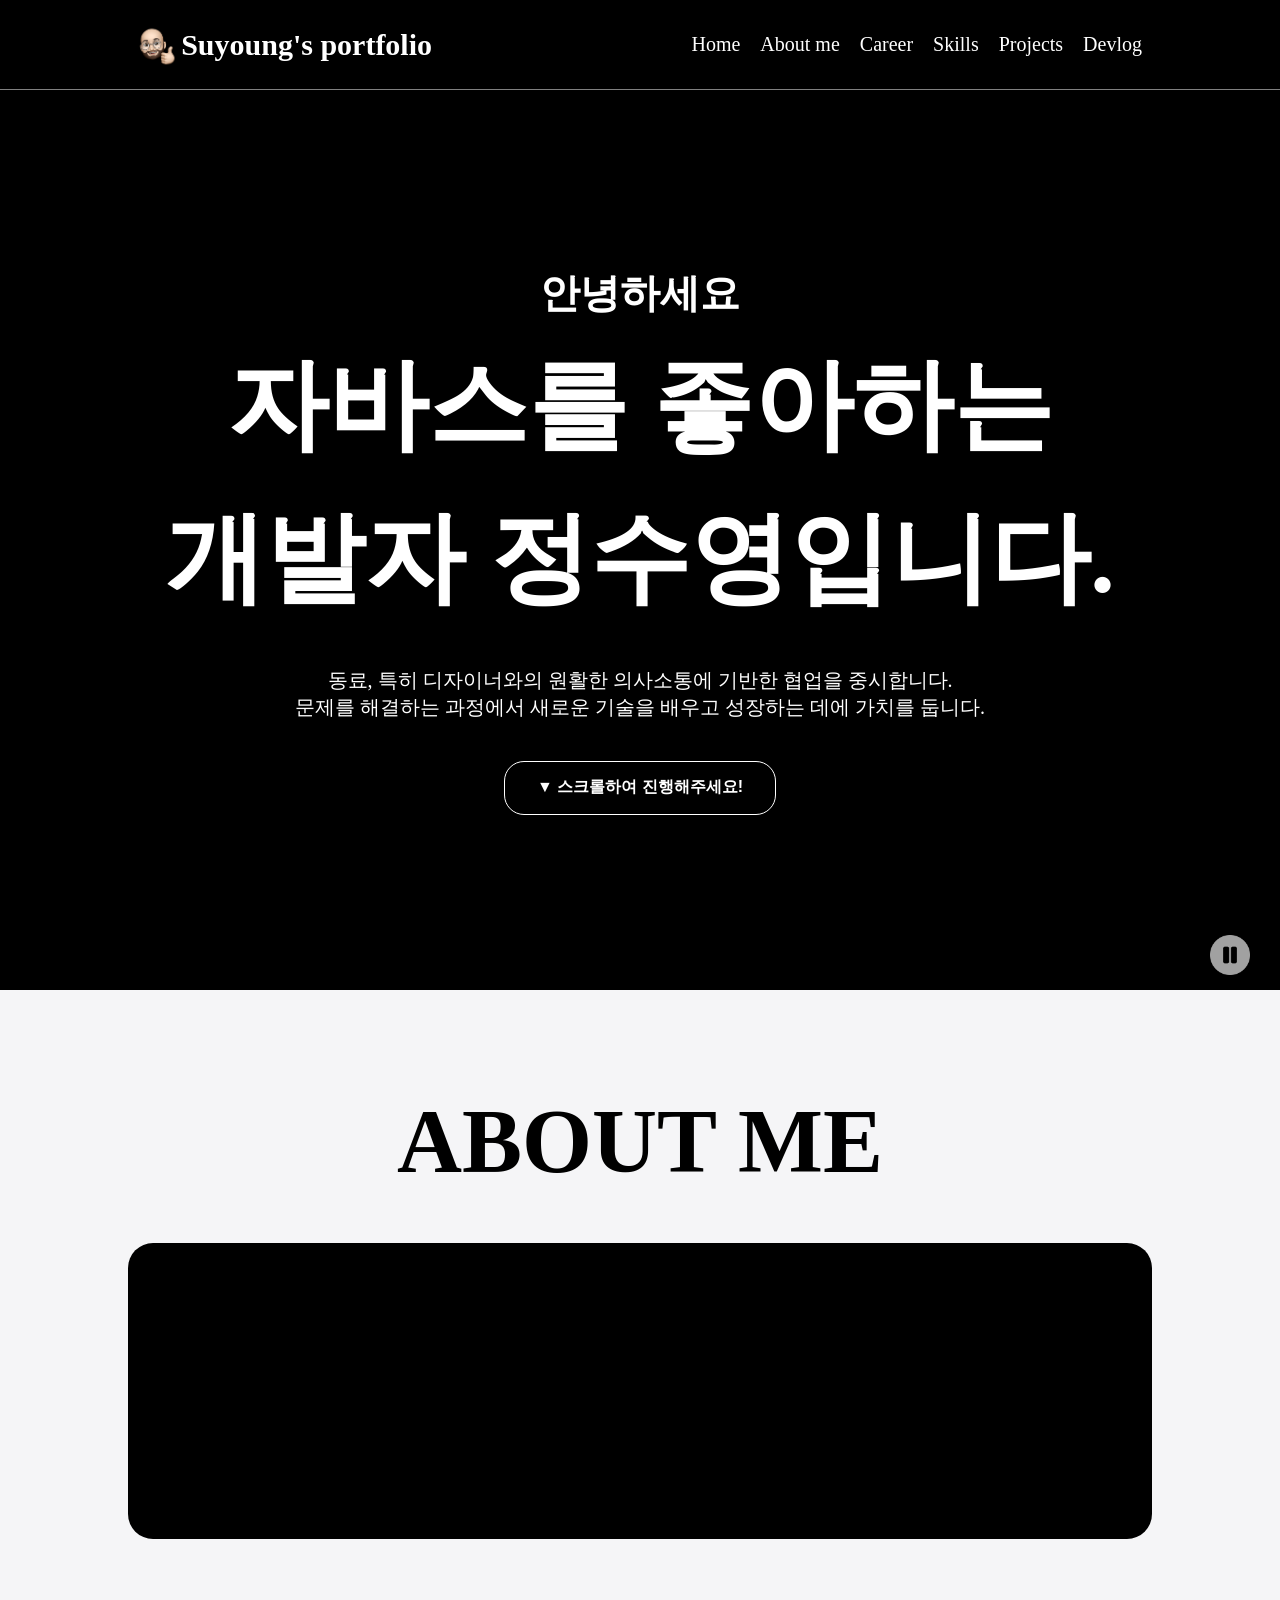
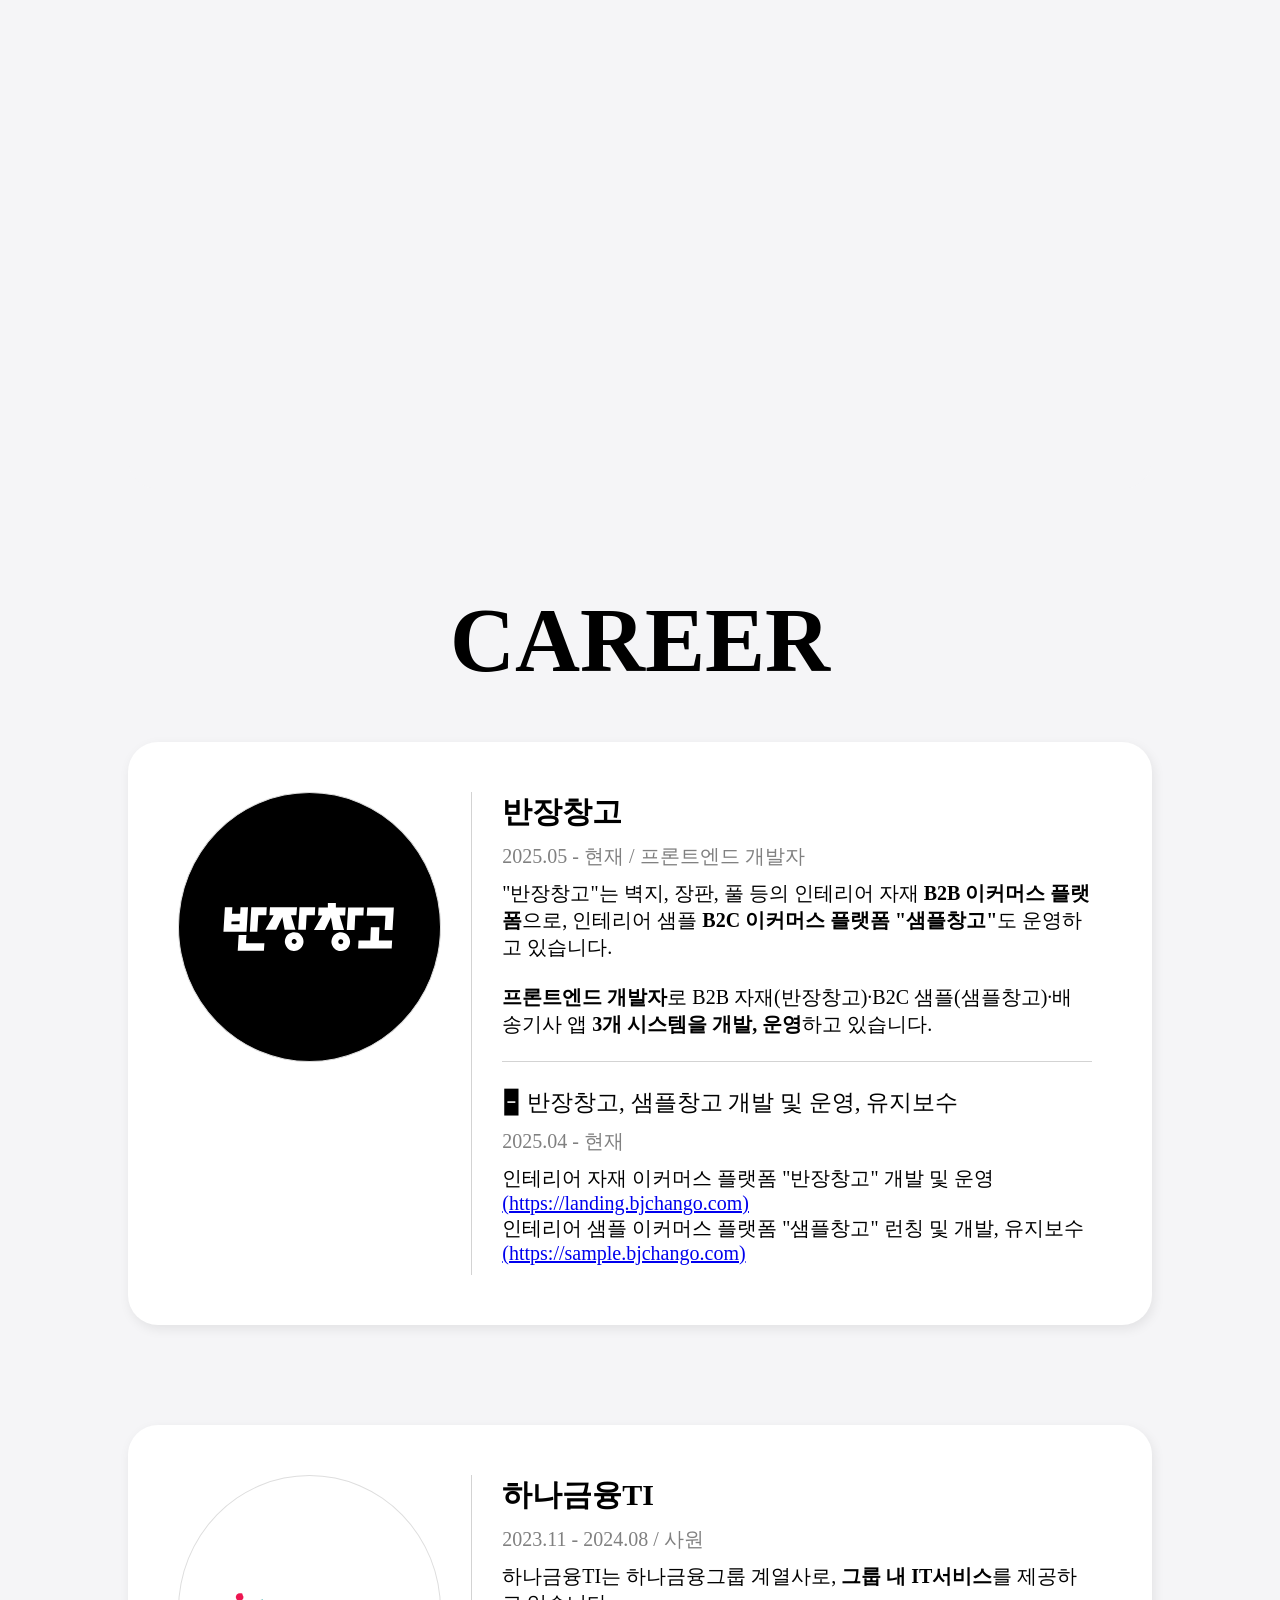
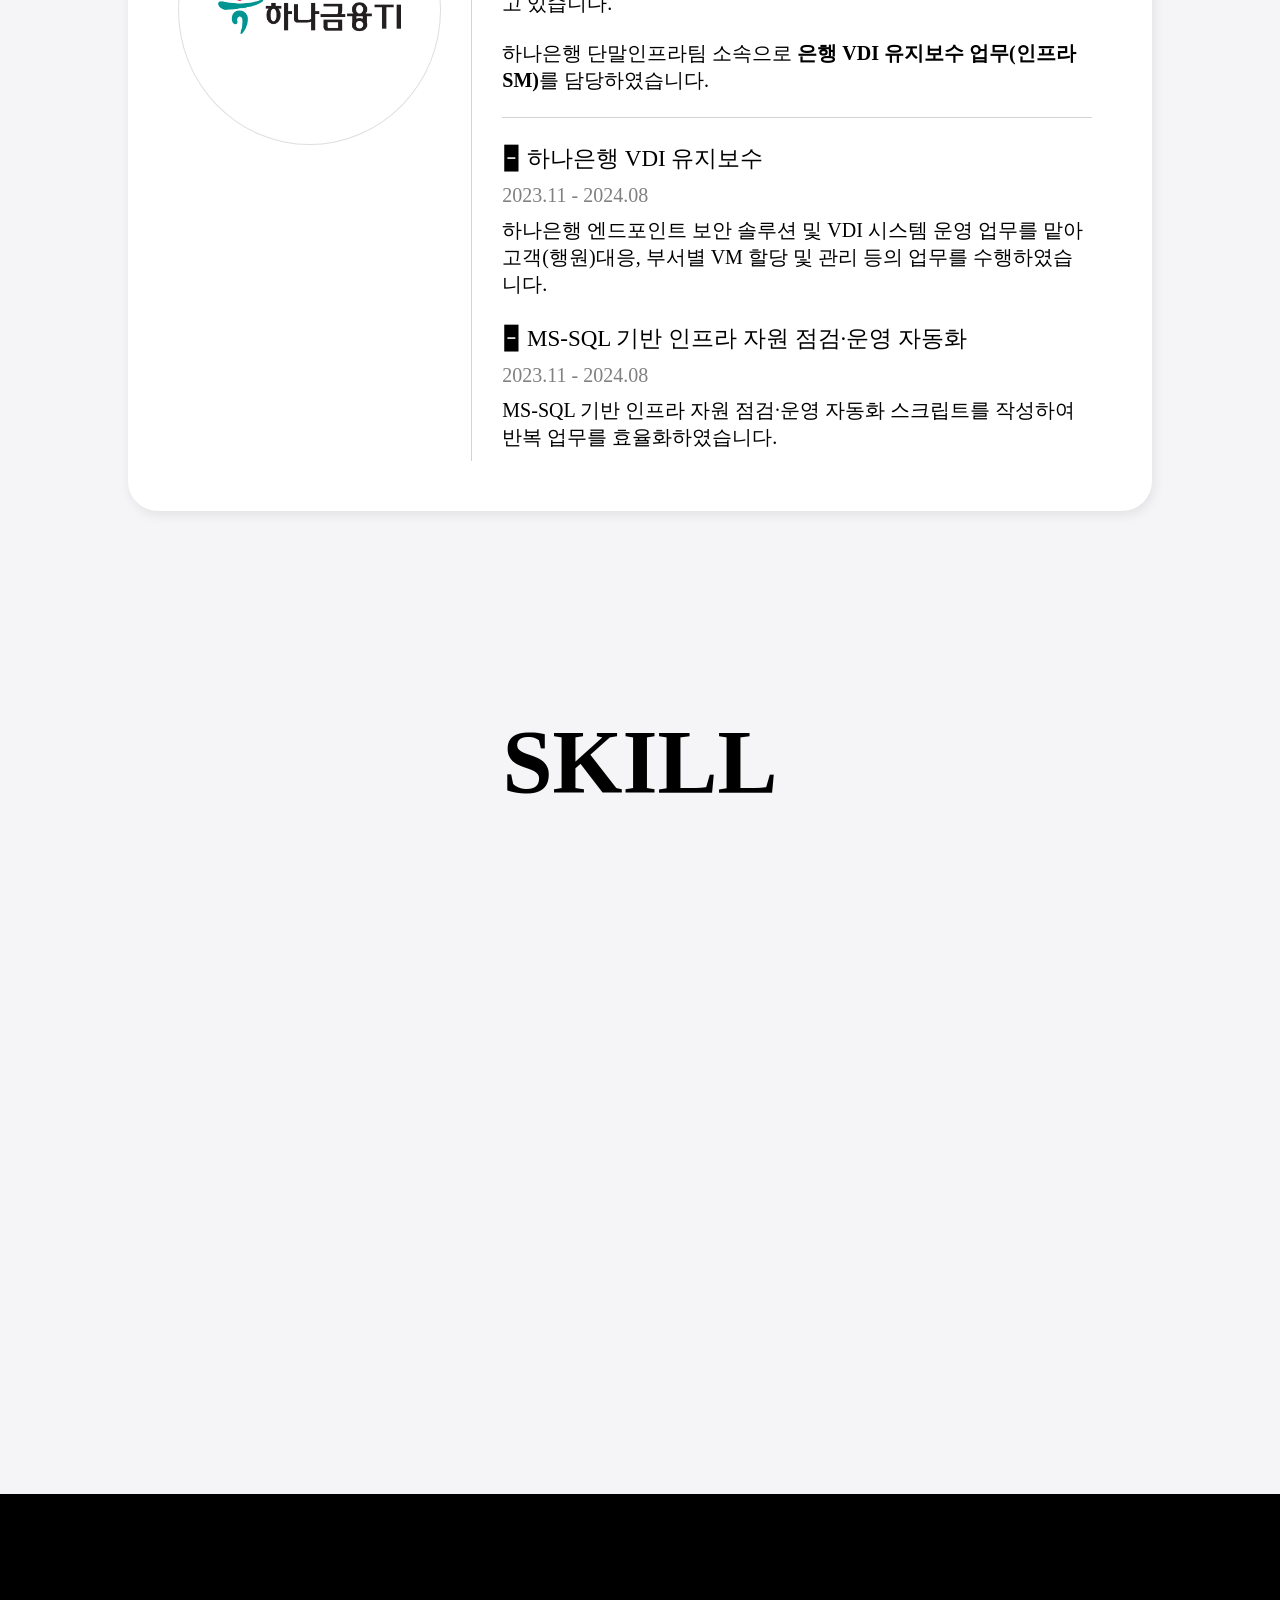
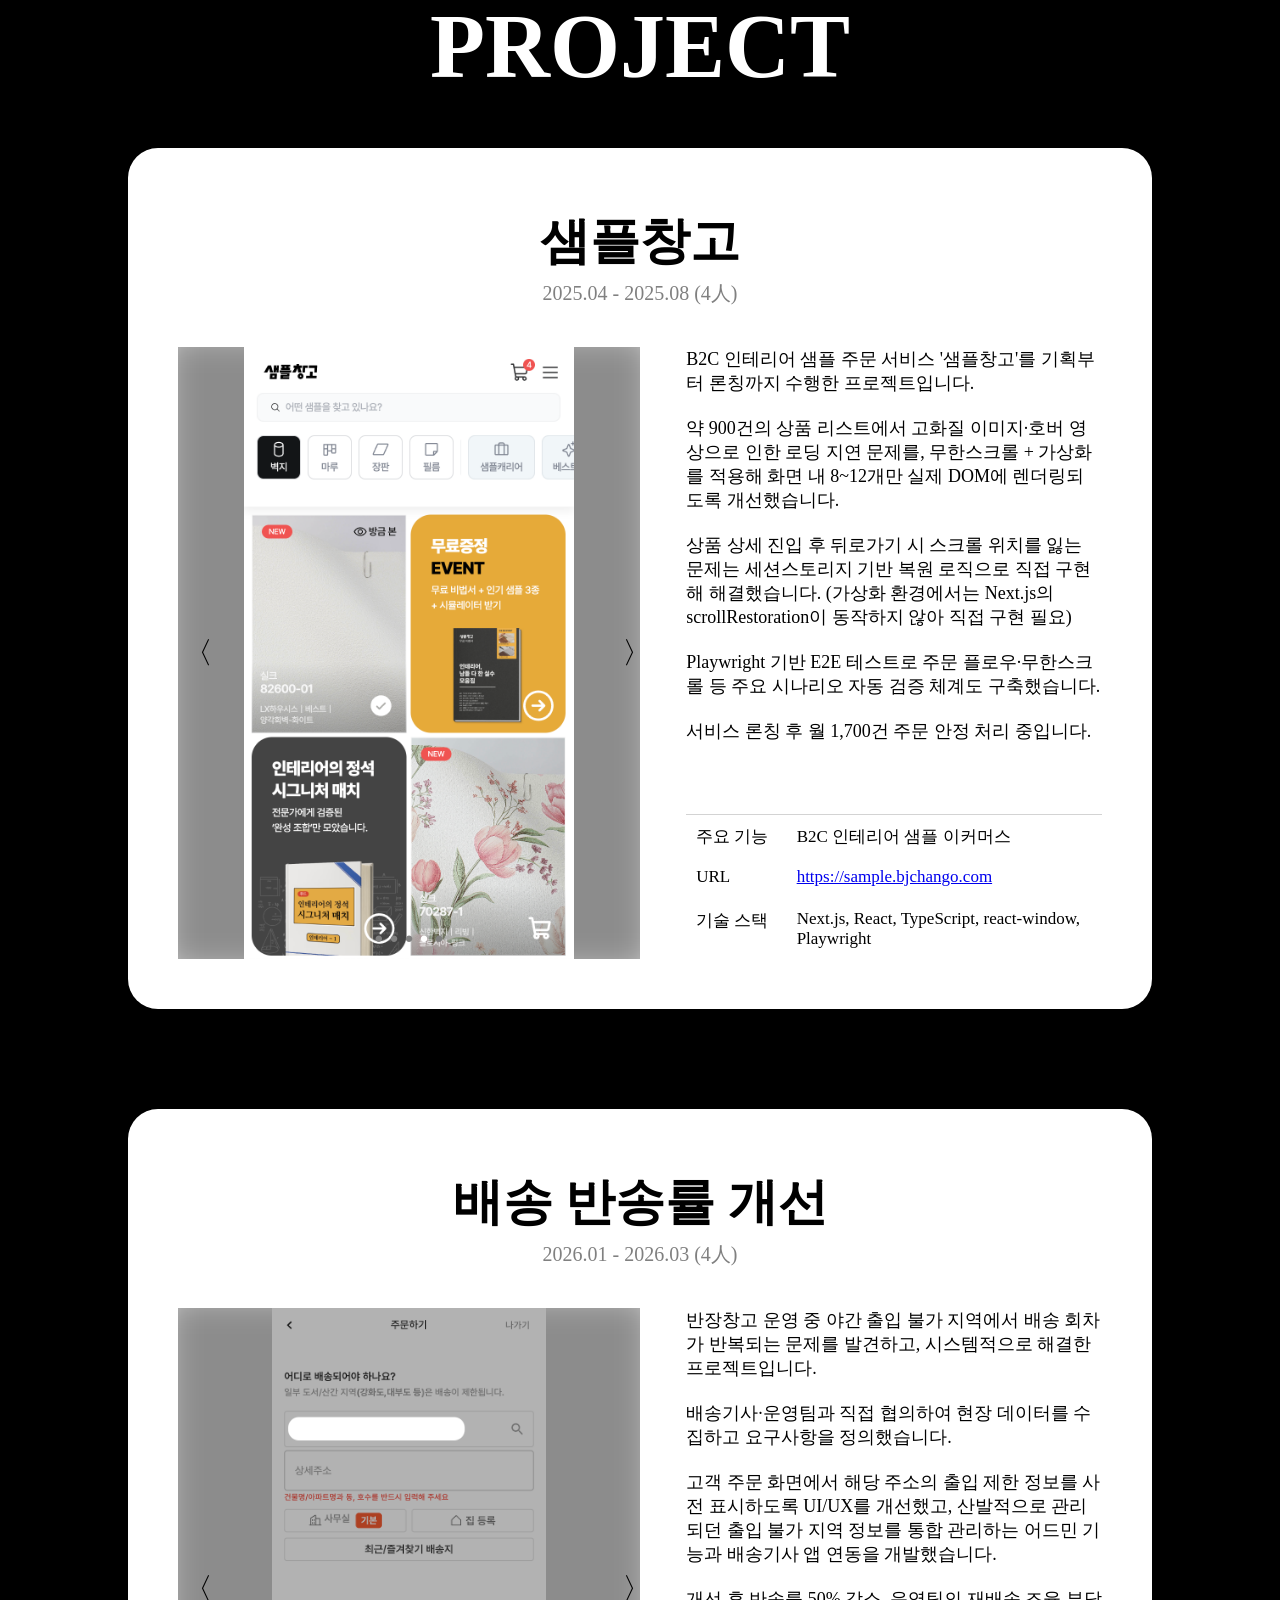
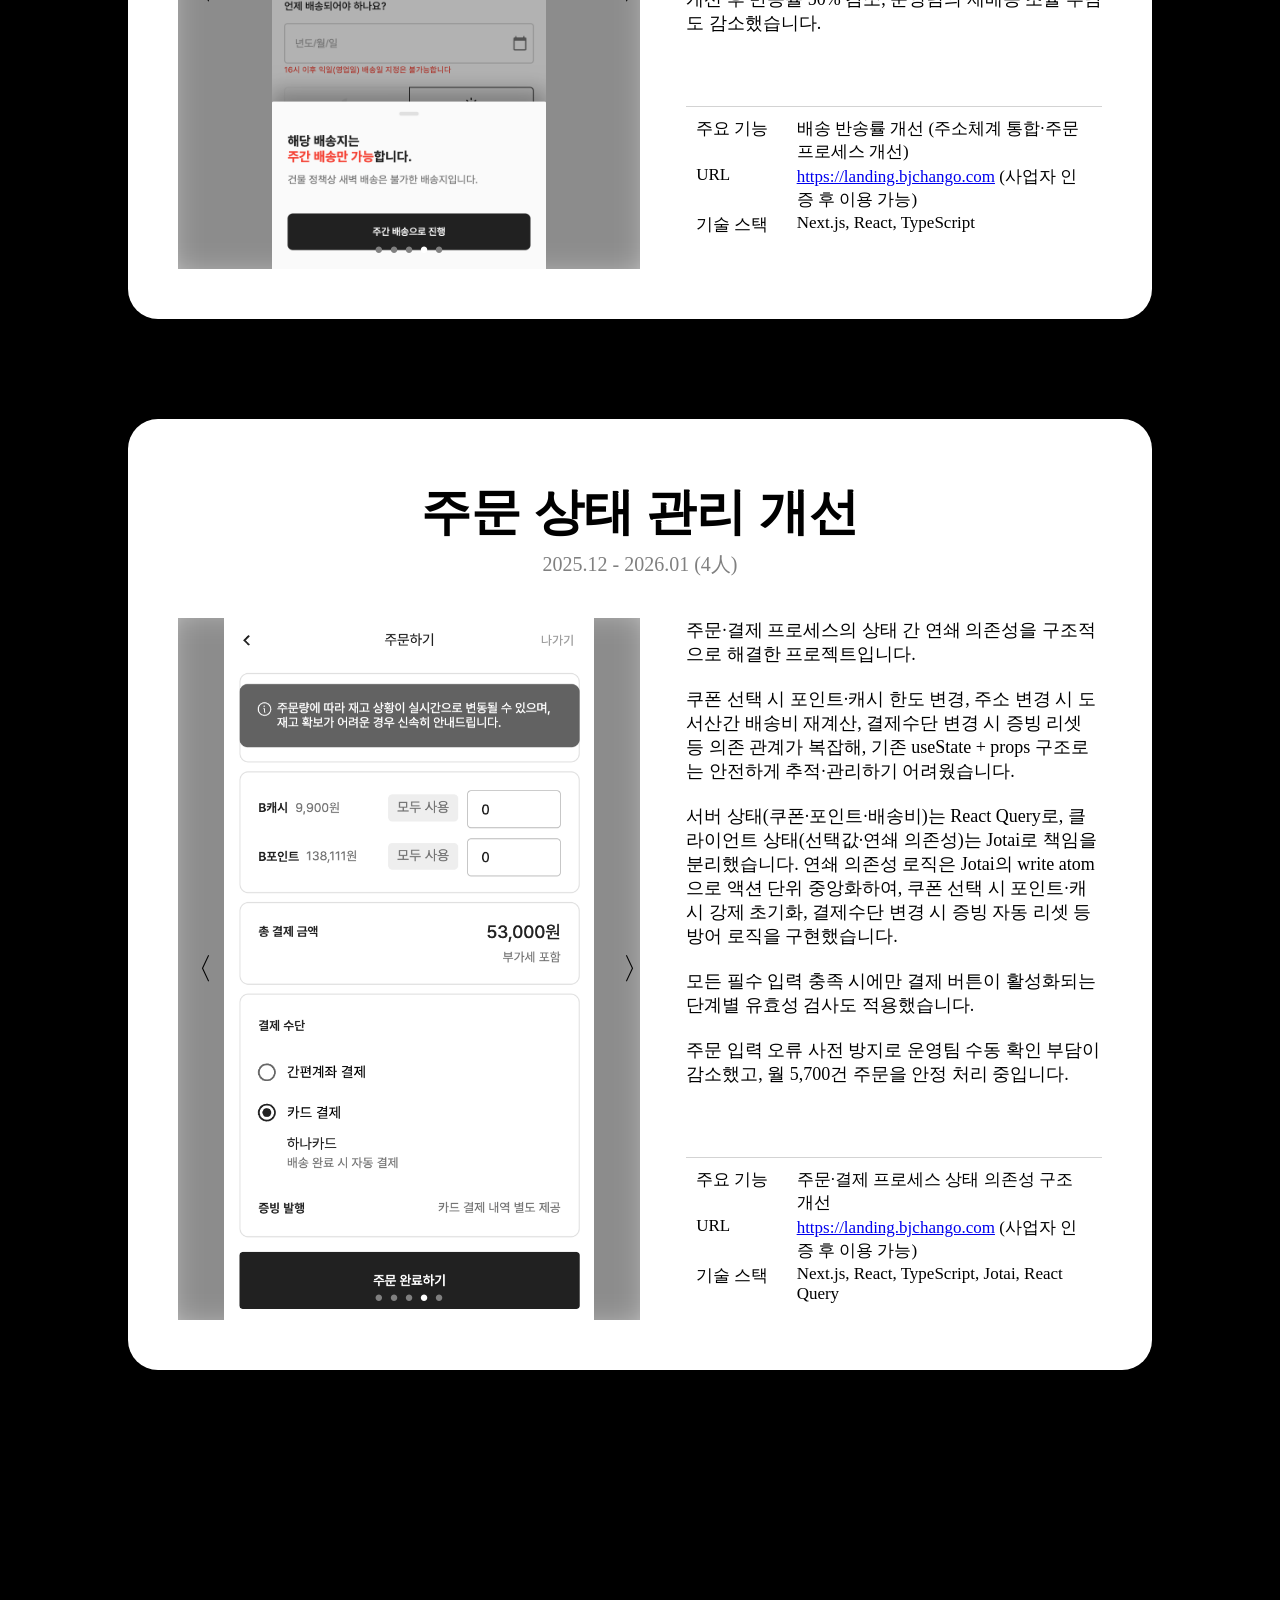
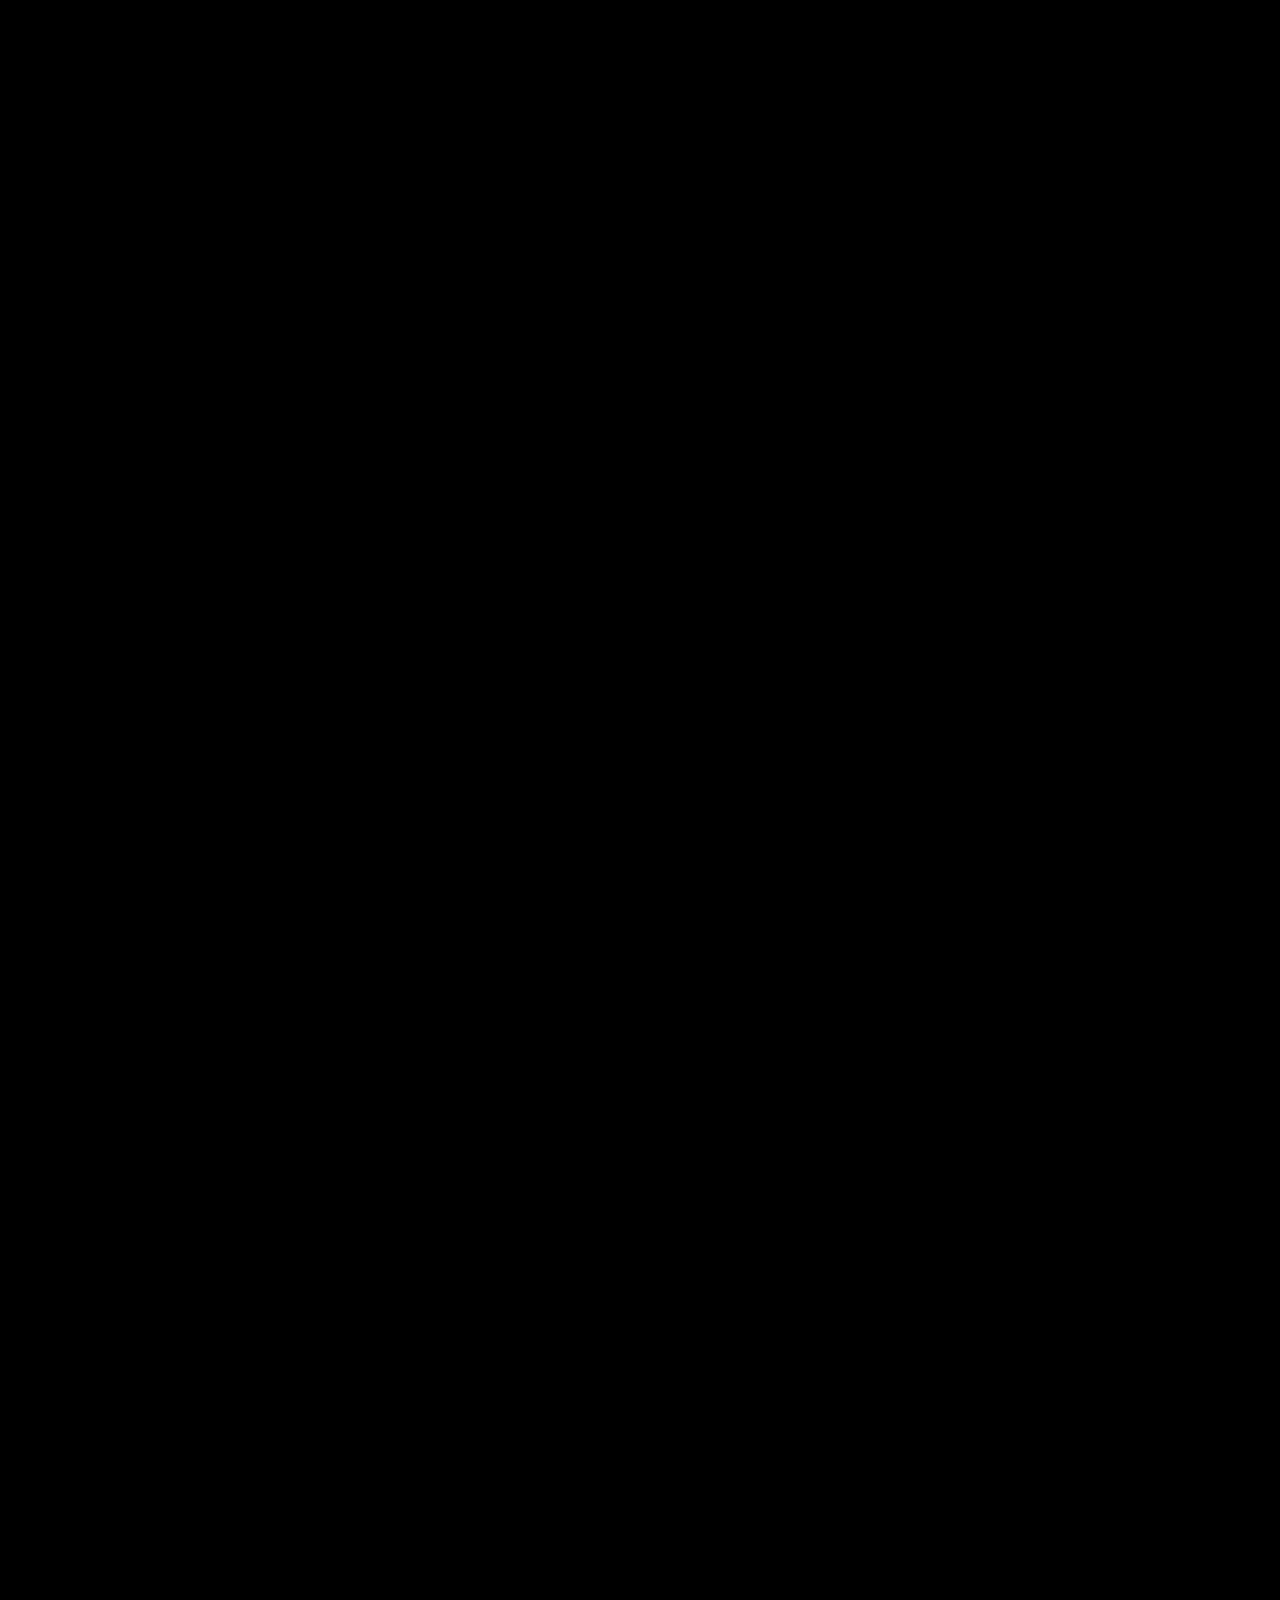
==== index.html @ 7b319565 "feat : 프로젝트2, 3 추가" ====
<!DOCTYPE html>
<html lang="en">
<head>
    <meta charset="UTF-8">
    <meta name="viewport" content="width=device-width, initial-scale=1.0">
    <title>Suyoung's portfolio</title>
    <link href="/css/home.css" rel="stylesheet">
</head>
<body>
    <header class="header">
        <div class="header-inner">
            <div class="header-logo">
                <img src="/img/c7f5f2369a032c81-sticker.png">
                <span class="header-logo-span">Suyoung's portfolio</span>
            </div>
            <div class="header-nav">
                <ul class="nav-list">
                    <li class="nav-item"><a class="Home">Home</a></li>
                    <li class="nav-item"><a class="AboutMe">About me</a></li>
                    <li class="nav-item"><a class="Career">Career</a></li>
                    <li class="nav-item"><a class="Skills">Skills</a></li>
                    <li class="nav-item"><a class="Projects">Projects</a></li>
                    <li class="nav-item"><a class="Devlog">Devlog</a></li>
                </ul>
            </div>
        </div>
    </header>
    <main class="main">
        <div class="bg-video">
            <video class="bg-video-content" autoplay muted loop>
                <source src="img/nightstars03.mp4">
            </video>
            <div class="intro-overlay">
                <span class="home-hi">안녕하세요</span></br>
                <span class="home-role">프론트엔드를 좋아하는</span></br>
                <span class="home-name">개발자 정수영입니다.</span>
                <span class="sub-intro">
                    동료, 특히 디자이너와의 원활한 의사소통에 기반한 협업을 중시합니다.<br>
                    문제를 해결하는 과정에서 새로운 기술을 배우고 성장하는 데에 가치를 둡니다.<br>
                </span>
                <button class="aboutme">▼ 스크롤하여 진행해주세요!</button>
                <button class="bg-video-pause">
                    <img class="bg-video-pause-btn" src="/img/bg-video-pause-btn.png">
                    <img class="bg-video-play-btn" src="/img/bg-video-play-btn.png">
                </button>
            </div>
        </div>
        <div class="section02">
            <div class="aboutmeSpan">ABOUT ME</div>
                <div class="aboutmeWrapper">
                    <div class="aboutmeMain">
                        <div class="aboutmeMain-contents">
                            <div class="aboutmeMainName">
                                <div class="aboutmeMainNameSpan">이름</div>
                                <div class="aboutmeMainNameName">정수영</div>
                            </div>
                            <div class="aboutmeMainAddr">
                                <div class="aboutmeMainAddrSpan">주소</div>
                                <div class="aboutmeMainAddrGm">경기도 광명시</div>
                            </div>
                            <div class="aboutmeMainContact">
                                <div class="aboutmeMainContactSpan">Contact</div>
                                <div class="aboutmeMainContactMail">tdhitbtd@gmail.com</div>
                            </div>
                        </div>
                    </div>
                    <div class="aboutmeCards">
                        <div class="aboutmeGithub">
                            <div class="aboutmeGithubFront">
                                <div class="aboutmeGithub-subtitle">
                                    <h4>소스 코드 저장 깃허브</h4>
                                    <a href="https://github.com/jsy8315" target="_blank">github.com/jsy8315</a><br>
                                </div>
                                <div class="aboutmeGithub-logo">
                                    <img src="/img/githubLogo06.png">
                                </div>
                            </div>
                            <div class="aboutmeGithubBack">
                                <div class="aboutmeGithub-content">
                                    <ul class="aboutmeGithubLi">
                                        <li>프로젝트 소스 코드 저장</li>
                                        <li>협업을 위한 버전관리 및 이슈트래킹</li>
                                        <li>다양한 기술 적용, 실제 코드베이스</li>
                                        <li>커밋 메시지 규약에 따라 커밋(the AngularJS commit conventions)</li>
                                    </ul>
                                </div>
                            </div>
                            <button class="aboutmeGithub-plusBtn">
                                <img class="aboutmeGithub-plusBtn-img" src="/img/plusBtn.png">
                            </button>
                        </div>
                        <div class="aboutmePortfolio">
                            <div class="aboutmePortfolioFront">
                                <div class="aboutmePortfolio-subtitle">
                                    <h4>포트폴리오</h4>
                                    <a href="https://drive.google.com/file/d/1ShgCkFY3f4U_T1_r_vNEVSjkAgR7XMYl/view?usp=sharing" target="_blank">포트폴리오(pdf)</a>
                                </div>
                                <div class="aboutmePortfolio-logo">
                                    <img src="/img/portfolioLogo06.png">
                                </div>
                            </div>
                            <div class="aboutmePortfolioBack">
                                <div class="aboutmePortfolio-content">
                                    <ul class="aboutmePortfolioLi">
                                        <li>PDF 형식으로 정리한 포트폴리오</li>
                                        <li>주요 프로젝트와 기술 스택 소개</li>
                                        <li>화면 캡처와 함께 기능, 구현 포인트 설명</li>
                                    </ul>
                                </div>
                            </div>
                            <button class="aboutmePortfolio-plusBtn">
                                <img class="aboutmePortfolio-plusBtn-img" src="/img/plusBtn.png">
                            </button>
                        </div>

                        <div class="aboutmeResume">
                            <div class="aboutmeResumeFront">
                                <div class="aboutmeResume-subtitle">
                                    <h4>이력서</h4>
                                    <a href="https://drive.google.com/file/d/1xWxDqClojvmvS7a3hZ5nJt42hH4hemZj/view?usp=sharing" target="_blank">이력서(pdf)</a>
                                </div>
                                <div class="aboutmeResume-logo">
                                    <img src="/img/portfolioLogo06.png">
                                </div>
                            </div>
                            <div class="aboutmeResumeBack">
                                <div class="aboutmeResume-content">
                                    <ul class="aboutmeResumeLi">
                                        <li>PDF 형식으로 정리한 이력서</li>
                                        <li>개인 프로젝트, 업무를 정리</li>
                                        <li>기능개선, 오류해결 등의 내용포함</li>
                                    </ul>
                                </div>
                            </div>
                            <button class="aboutmeResume-plusBtn">
                                <img class="aboutmeResume-plusBtn-img" src="/img/plusBtn.png">
                            </button>
                        </div>
                    </div>
                </div>
            </div>
            <button class="topBtn">
                <img class="topBtn-img" src="/img/topBtn.png">
            </button>
        </div>
        <div class="section05">
            <div class="careerSpan">CAREER</div>
            <div class="career01">
                <div class="career01-img" style="background-color: black;">
                    <img src="/img/bjchango-logo.svg">
                </div>
                <div class="career01-content">
                    <div class="career01-img02">
                        <img src="/img/bjchango-logo.svg">
                    </div>
                    <div class="career01-maincontent">
                        <div class="career01-maincontent-name">반장창고</div>
                        <div class="career01-maincontent-peri">2025.05 - 현재 / 프론트엔드 개발자</div>
                        <div class="career01-maincontent-desc">
                            "반장창고"는 벽지, 장판, 풀 등의 인테리어 자재 <span style="font-weight: 600;">B2B 이커머스 플랫폼</span>으로,
                            인테리어 샘플 <span style="font-weight: 600;">B2C 이커머스 플랫폼 "샘플창고"</span>도 운영하고 있습니다.
                            <br>
                            <br>
                            <span style="font-weight: 600;">프론트엔드 개발자</span>로 B2B 자재(반장창고)·B2C 샘플(샘플창고)·배송기사 앱 <span style="font-weight: 600;">3개 시스템을 개발, 운영</span>하고 있습니다.<br>
                            <br>
                        </div>
                    </div>
                    <div class="career01-subcontent01">
                        <div class="career01-subcontent01-task">🁢 반장창고, 샘플창고 개발 및 운영, 유지보수</div>
                        <div class="career01-subcontent01-peri">2025.04 - 현재</div>
                        <div class="career01-subcontent01-desc">
                            인테리어 자재 이커머스 플랫폼 "반장창고" 개발 및 운영
                            <a href="https://landing.bjchango.com/" target="_blank">(https://landing.bjchango.com)</a>
                            <br>
                            인테리어 샘플 이커머스 플랫폼 "샘플창고" 런칭 및 개발, 유지보수
                            <a href="https://sample.bjchango.com/" target="_blank">(https://sample.bjchango.com)</a>
                            <br>
                        </div>
                    </div>
                </div>
            </div>
            <div class="career01">
                <div class="career01-img">
                    <img src="/img/hanaTILogo.png">
                </div>
                <div class="career01-content">
                    <div class="career01-img02">
                        <img src="/img/hanaTILogo.png">
                    </div>
                    <div class="career01-maincontent">
                        <div class="career01-maincontent-name">하나금융TI</div>
                        <div class="career01-maincontent-peri">2023.11 - 2024.08 / 사원</div>
                        <div class="career01-maincontent-desc">
                            하나금융TI는 하나금융그룹 계열사로, <span style="font-weight: 600;">그룹 내 IT서비스</span>를 제공하고 있습니다.<br>
                            <br>
                            하나은행 단말인프라팀 소속으로 <span style="font-weight: 600;">은행 VDI 유지보수 업무(인프라 SM)</span>를 담당하였습니다.<br>
                            <br>
                        </div>
                    </div>
                    <div class="career01-subcontent01">
                        <div class="career01-subcontent01-task">🁢 하나은행 VDI 유지보수</div>
                        <div class="career01-subcontent01-peri">2023.11 - 2024.08</div>
                        <div class="career01-subcontent01-desc">
                            하나은행 엔드포인트 보안 솔루션 및 VDI 시스템 운영 업무를 맡아 고객(행원)대응, 부서별 VM 할당 및 관리 등의 업무를 수행하였습니다.
                        </div>
                    </div>
                    <div class="career01-subcontent01">
                        <div class="career01-subcontent01-task">🁢 MS-SQL 기반 인프라 자원 점검·운영 자동화</div>
                        <div class="career01-subcontent01-peri">2023.11 - 2024.08</div>
                        <div class="career01-subcontent01-desc">
                            MS-SQL 기반 인프라 자원 점검·운영 자동화 스크립트를 작성하여 반복 업무를 효율화하였습니다.
                        </div>
                    </div>
                </div>
                <div class="career01-subcontent01-02">
                    <div class="career01-subcontent01-task">🁢 하나은행 VDI 유지보수</div>
                    <div class="career01-subcontent01-peri">2023.11 - 2024.08</div>
                    <div class="career01-subcontent01-desc">
                        하나은행 엔드포인트 보안 솔루션 및 VDI 시스템 운영 업무를 맡아 고객(행원)대응, 부서별 VM 할당 및 관리 등의 업무를 수행하였습니다.
                    </div>
                </div>
                <div class="career01-subcontent01-02">
                    <div class="career01-subcontent01-task">🁢 MS-SQL 기반 인프라 자원 점검·운영 자동화</div>
                    <div class="career01-subcontent01-peri">2023.11 - 2024.08</div>
                    <div class="career01-subcontent01-desc">
                        MS-SQL 기반 인프라 자원 점검·운영 자동화 스크립트를 작성하여 반복 업무를 효율화하였습니다.
                    </div>
                </div>
            </div>
        </div>
        <div class="section03">
            <div class="skillsSpan">SKILL</div>
            <div class="skillsCard">
                <div class="skillsCardFront">
                    <div class="skillsDesc">
                        <h2>Strength :</h2>
                        </br>
                        <h1>HTML, CSS, JS, TS, React, NextJS에 능숙하며, </br>
                            모던 웹 개발을 효과적으로 구현할 수 있습니다.</h1>
                    </div>
                    <div class="htmlImg">
                        <img class="htmlImgImg" src="/img/htmlPng.png">
                    </div>
                    <div class="cssImg">
                        <img class="cssImgImg" src="/img/cssPng.png">
                    </div>
                    <div class="jsImg">
                        <img class="jsImgImg" src="/img/jsPng.png">
                    </div>
                    <div class="reactImg">
                        <img class="reactImgImg" src="/img/reactPng.png">
                    </div>
                    <div class="typescriptImg">
                        <img class="typescriptImgImg" src="/img/typescriptPng.png">
                    </div>
                    <button class="skillCards-pause">
                        <img class="skillCards-pause-btn" src="/img/bg-video-pause-btn.png">
                        <img class="skillCards-play-btn" src="/img/bg-video-play-btn.png">
                    </button>
                </div> 
                <div class="skillsCardBack">
                    <div class="skillsCardBackContent">
                        <div class="JavascriptContent">
                            <h3>Javascript</h3>
                            ES6+ 문법에 익숙합니다.<br>
                            모듈화된 함수 설계를 지향합니다.<br>
                            디자인 시스템에 익숙합니다.<br>
                            async/await 패턴을 활용해 비동기 작업을 다룰 수 있습니다.<br>
                            <br>
                        </div>
                        <div class="HTMLContent">
                            <h3>HTML/CSS</h3>
                            웹 표준을 따르려고 노력합니다.<br>
                            반응형 웹을 구현할 수 있습니다. <br>
                            크로스 브라우징에 대응할 수 있습니다.<br>
                            <br>
                        </div>
                        <div class="ReactContent">
                            <h3>React</h3>
                            Next.js·React 기반 B2C 이커머스 신규 론칭 경험이 있으며, 가상화·E2E 테스트 등 성능·품질 개선을 수행했습니다.<br>
                            <br>
                        </div>
                    </div>
                </div>
                <button class="skillCards-pause02">
                    <img class="skillCards-pause-btn02" src="/img/plusBtn.png">
                </button>
            </div>    
        </div>
        <div class="section04">
            <div class="projectsSpan">PROJECT</div>
            <div class="projects03">
                <div class="projects03Tilte">
                    샘플창고
                </div>
                <div class="projects03Subtilte"> 2025.04 - 2025.08 (4人)</div>
                <div class="projects03Main">
                    <div class="projects03Img">
                        <div class="projects03Img-carousel">
                            <div class="prj-slide" style="--bg: url('img/prj01-01.png')"><img src="img/prj01-01.png"></div>
                            <div class="prj-slide" style="--bg: url('img/prj01-02.png')"><img src="img/prj01-02.png"></div>
                            <div class="prj-slide" style="--bg: url('img/prj01-03.png')"><img src="img/prj01-03.png"></div>
                            <div class="prj-slide" style="--bg: url('img/prj01-04.png')"><img src="img/prj01-04.png"></div>
                            <div class="prj-slide" style="--bg: url('img/prj01-05.png')"><img src="img/prj01-05.png"></div>
                        </div>

                        <div class="projects03ImgLeft">〈</div>
                        <div class="projects03ImgRight">〉</div>
                        <div class="projects03Dot">
                            <div class="projects03Dot01">●</div>
                            <div class="projects03Dot01">●</div>
                            <div class="projects03Dot01">●</div>
                            <div class="projects03Dot01">●</div>
                            <div class="projects03Dot01">●</div>
                        </div>
                    </div>
                    <div class="projects03Content">
                        <div class="projects03Maincontent">
                            B2C 인테리어 샘플 주문 서비스 '샘플창고'를 기획부터 론칭까지 수행한 프로젝트입니다.<br>
                            <br>
                            약 900건의 상품 리스트에서 고화질 이미지·호버 영상으로 인한 로딩 지연 문제를, 무한스크롤 + 가상화를 적용해 화면 내 8~12개만 실제 DOM에 렌더링되도록 개선했습니다.<br>
                            <br>
                            상품 상세 진입 후 뒤로가기 시 스크롤 위치를 잃는 문제는 세션스토리지 기반 복원 로직으로 직접 구현해 해결했습니다. (가상화 환경에서는 Next.js의 scrollRestoration이 동작하지 않아 직접 구현 필요)<br>
                            <br>
                            Playwright 기반 E2E 테스트로 주문 플로우·무한스크롤 등 주요 시나리오 자동 검증 체계도 구축했습니다.<br>
                            <br>
                            서비스 론칭 후 월 1,700건 주문 안정 처리 중입니다.<br>
                            <br>
                        </div>
                        <div class="projects03Subcontent">
                            <div class="projects03Subcontent-function">주요 기능</div>
                            <div class="projects03Subcontent-function-content">B2C 인테리어 샘플 이커머스</div>
                            <div class="projects03Subcontent-url">URL</div>
                            <div class="projects03Subcontent-url-content">
                                <a href="https://sample.bjchango.com" target="_blank">https://sample.bjchango.com</a><br>
                            </div>
                            <div class="projects03Subcontent-stack">기술 스택</div>
                            <div class="projects03Subcontent-stack-content">Next.js, React, TypeScript, react-window, Playwright</div>
                        </div>
                    </div>
                </div>
            </div>
            <div class="projects04">
                <div class="projects04Tilte">
                    배송 반송률 개선
                </div>
                <div class="projects04Subtilte"> 2026.01 - 2026.03 (4人)</div>
                <div class="projects04Main">
                    <div class="projects04Img">
                        <div class="projects04Img-carousel">
                            <div class="prj-slide" style="--bg: url('img/prj02-01.png')"><img src="img/prj02-01.png"></div>
                            <div class="prj-slide" style="--bg: url('img/prj02-02.png')"><img src="img/prj02-02.png"></div>
                            <div class="prj-slide" style="--bg: url('img/prj02-03.png')"><img src="img/prj02-03.png"></div>
                            <div class="prj-slide" style="--bg: url('img/prj02-04.png')"><img src="img/prj02-04.png"></div>
                            <div class="prj-slide" style="--bg: url('img/prj02-05.png')"><img src="img/prj02-05.png"></div>
                        </div>

                        <div class="projects04ImgLeft">〈</div>
                        <div class="projects04ImgRight">〉</div>
                        <div class="projects04Dot">
                            <div class="projects04Dot01">●</div>
                            <div class="projects04Dot01">●</div>
                            <div class="projects04Dot01">●</div>
                            <div class="projects04Dot01">●</div>
                            <div class="projects04Dot01">●</div>
                        </div>
                    </div>
                    <div class="projects04Content">
                        <div class="projects04Maincontent">
                            반장창고 운영 중 야간 출입 불가 지역에서 배송 회차가 반복되는 문제를 발견하고, 시스템적으로 해결한 프로젝트입니다.<br>
                            <br>
                            배송기사·운영팀과 직접 협의하여 현장 데이터를 수집하고 요구사항을 정의했습니다.<br>
                            <br>
                            고객 주문 화면에서 해당 주소의 출입 제한 정보를 사전 표시하도록 UI/UX를 개선했고, 산발적으로 관리되던 출입 불가 지역 정보를 통합 관리하는 어드민 기능과 배송기사 앱 연동을 개발했습니다.<br>
                            <br>
                            개선 후 반송률 50% 감소, 운영팀의 재배송 조율 부담도 감소했습니다.<br>
                            <br>
                        </div>
                        <div class="projects04Subcontent">
                            <div class="projects04Subcontent-function">주요 기능</div>
                            <div class="projects04Subcontent-function-content">배송 반송률 개선 (주소체계 통합·주문 프로세스 개선)</div>
                            <div class="projects04Subcontent-url">URL</div>
                            <div class="projects04Subcontent-url-content">
                                <a href="https://landing.bjchango.com" target="_blank">https://landing.bjchango.com</a> (사업자 인증 후 이용 가능)<br>
                            </div>
                            <div class="projects04Subcontent-stack">기술 스택</div>
                            <div class="projects04Subcontent-stack-content">Next.js, React, TypeScript</div>
                        </div>
                    </div>
                </div>
            </div>
            <div class="projects05">
                <div class="projects05Tilte">
                    주문 상태 관리 개선
                </div>
                <div class="projects05Subtilte"> 2025.12 - 2026.01 (4人)</div>
                <div class="projects05Main">
                    <div class="projects05Img">
                        <div class="projects05Img-carousel">
                            <div class="prj-slide" style="--bg: url('img/prj03-01.png')"><img src="img/prj03-01.png"></div>
                            <div class="prj-slide" style="--bg: url('img/prj03-02.png')"><img src="img/prj03-02.png"></div>
                            <div class="prj-slide" style="--bg: url('img/prj03-03.png')"><img src="img/prj03-03.png"></div>
                            <div class="prj-slide" style="--bg: url('img/prj03-04.png')"><img src="img/prj03-04.png"></div>
                            <div class="prj-slide" style="--bg: url('img/prj03-05.png')"><img src="img/prj03-05.png"></div>
                        </div>

                        <div class="projects05ImgLeft">〈</div>
                        <div class="projects05ImgRight">〉</div>
                        <div class="projects05Dot">
                            <div class="projects05Dot01">●</div>
                            <div class="projects05Dot01">●</div>
                            <div class="projects05Dot01">●</div>
                            <div class="projects05Dot01">●</div>
                            <div class="projects05Dot01">●</div>
                        </div>
                    </div>
                    <div class="projects05Content">
                        <div class="projects05Maincontent">
                            주문·결제 프로세스의 상태 간 연쇄 의존성을 구조적으로 해결한 프로젝트입니다.<br>
                            <br>
                            쿠폰 선택 시 포인트·캐시 한도 변경, 주소 변경 시 도서산간 배송비 재계산, 결제수단 변경 시 증빙 리셋 등 의존 관계가 복잡해, 기존 useState + props 구조로는 안전하게 추적·관리하기 어려웠습니다.<br>
                            <br>
                            서버 상태(쿠폰·포인트·배송비)는 React Query로, 클라이언트 상태(선택값·연쇄 의존성)는 Jotai로 책임을 분리했습니다. 연쇄 의존성 로직은 Jotai의 write atom으로 액션 단위 중앙화하여, 쿠폰 선택 시 포인트·캐시 강제 초기화, 결제수단 변경 시 증빙 자동 리셋 등 방어 로직을 구현했습니다.<br>
                            <br>
                            모든 필수 입력 충족 시에만 결제 버튼이 활성화되는 단계별 유효성 검사도 적용했습니다.<br>
                            <br>
                            주문 입력 오류 사전 방지로 운영팀 수동 확인 부담이 감소했고, 월 5,700건 주문을 안정 처리 중입니다.<br>
                            <br>
                        </div>
                        <div class="projects05Subcontent">
                            <div class="projects05Subcontent-function">주요 기능</div>
                            <div class="projects05Subcontent-function-content">주문·결제 프로세스 상태 의존성 구조 개선</div>
                            <div class="projects05Subcontent-url">URL</div>
                            <div class="projects05Subcontent-url-content">
                                <a href="https://landing.bjchango.com" target="_blank">https://landing.bjchango.com</a> (사업자 인증 후 이용 가능)<br>
                            </div>
                            <div class="projects05Subcontent-stack">기술 스택</div>
                            <div class="projects05Subcontent-stack-content">Next.js, React, TypeScript, Jotai, React Query</div>
                        </div>
                    </div>
                </div>
            </div>
            <div class="projects01">
                <div class="projects01Tilte">
                    포트폴리오 사이트
                </div>
                <div class="projects01Subtilte"> 2024.09 - 2024.10 (1人)</div>
                <div class="projects01Main">
                    <div class="projects01Img">
                        <div class="projects01Img-carousel">
                            <img src="img/project01Img01.png">
                            <img src="img/project01Img02.png">
                            <img src="img/project01Img03.png">
                            <img src="img/project01Img04.png">
                            <img src="img/project01Img05.png">
                        </div>
     
                        <div class="projects01ImgLeft">〈</div>
                        <div class="projects01ImgRight">〉</div>
                        <div class="projects01Dot">
                            <div class="projects01Dot01">●</div>
                            <div class="projects01Dot01">●</div>
                            <div class="projects01Dot01">●</div>
                            <div class="projects01Dot01">●</div>
                            <div class="projects01Dot01">●</div>
                        </div>
                    </div>
                    <div class="projects01Content">
                        <div class="projects01Maincontent">
                            포트폴리오용으로 제작한 현재 사이트입니다.<br>
                            <br> 
                            부트스트랩 같은 각종 라이브러리에서 제공하는 캐러셀, Navbar, 스크롤 반응 등을 순수 자바스크립트로 직접 구현하였습니다. (바닐라JS)<br>
                            <br>
                            함수를 적극적으로 사용하여 코드 재사용성을 높였고, 유지보수에 용이하도록 하였습니다. <br>
                            <br>
                            또한 grid, flexbox 등 HTML/CSS의 지식을 적용하며 실력을 쌓을 수 있었습니다.
                        </div>
                        <div class="projects01Subcontent">
                            <div class="projects01Subcontent-function">주요 기능</div>
                            <div class="projects01Subcontent-function-content">포트폴리오</div>
                            <div class="projects01Subcontent-url">URL</div>
                            <div class="projects01Subcontent-url-content">
                                <a href="https://jungsuyoung.com" target="_blank">https://www.jungsuyoung.com</a><br>
                            </div>
                            <div class="projects01Subcontent-stack">기술 스택</div>
                            <div class="projects01Subcontent-stack-content">Javascript, HTML, CSS</div>
                        </div>
                    </div>
                </div>
            </div>
            <div class="projects02">
                <div class="projects02Tilte">
                    졸업 프로젝트
                </div>
                <div class="projects02Subtilte"> 2023.09 - 2023.10 (1人)</div>
                <div class="projects02Main">
                    <div class="projects02Img">
                        <div class="projects02Img-carousel">
                            <img src="img/project02Img01.png">
                            <img src="img/project02Img02.png">
                            <img src="img/project02Img03.png">
                            <img src="img/project02Img04.png">
                            <img src="img/project02Img05.png">
                        </div>
     
                        <div class="projects02ImgLeft">〈</div>
                        <div class="projects02ImgRight">〉</div>
                        <div class="projects02Dot">
                            <div class="projects02Dot01">●</div>
                            <div class="projects02Dot01">●</div>
                            <div class="projects02Dot01">●</div>
                            <div class="projects02Dot01">●</div>
                            <div class="projects02Dot01">●</div>
                        </div>
                    </div>
                    <div class="projects02Content">
                        <div class="projects02Maincontent">
                            광명융합기술교육원 졸업 프로젝트입니다.<br>
                            하나금융TI 채용연계 과정으로서, 8개월 교육기간의 마지막 과목이었습니다.<br>
                            <br> 
                            <가입, 심사, 청구까지 빠르게 한번에 원큐보험>으로, 사용자의 건강검진 기록에 따라 보험 상품을 추천하고,
                            가상의 보험상품사가 이를 심사 과정에 반영하여 사용자가 손쉽게 가입하도록 하는 프로젝트였습니다.<br>
                            <br>
                            가상 제휴병원 Open API를 구현하여, 건강검진데이터, 가상 병원 진료 기록을 사용하도록 하였고,
                            공공데이터 포탈의 의약품정보조회 API를 사용하여 정보를 제공하였습니다.<br>
                            <br>
                        </div>    
                        <div class="projects02Subcontent">
                            <div class="projects02Subcontent-function">주요 기능</div>
                            <div class="projects02Subcontent-function-content">건상상태에 따른 보험 추천</div>
                            <div class="projects02Subcontent-url">URL</div>
                            <div class="projects02Subcontent-url-content">
                                <a href="https://www.youtube.com/watch?v=ukV06jYoGck" target="_blank">시연영상(유튜브)</a>
                                <a href="https://github.com/jsy8315/1Q_Insurance" target="_blank">github</a>
                            </div>
                            <div class="projects02Subcontent-stack">기술 스택</div>
                            <div class="projects02Subcontent-stack-content">Springboot, Mybatis, Tomcat, HTML/CSS, Javascript</div>
                        </div>
                    </div>
                </div>
            </div>
        </div>
    </main>
    <footer></footer>
    <script src="/js/home.js"></script>
</body>
</html>
---- css/home.css ----
* {
    box-sizing: border-box;
    margin: 0;
    padding: 0;
}
@font-face {
    font-family: 'Pretendard-Regular';
    src: url('https://fastly.jsdelivr.net/gh/Project-Noonnu/noonfonts_2107@1.1/Pretendard-Regular.woff') format('woff');
    font-weight: 100;
    font-style: normal;
}

@font-face {
    font-family: 'Pretendard-Regular';
    src: url('https://fastly.jsdelivr.net/gh/Project-Noonnu/noonfonts_2107@1.1/Pretendard-Regular.woff') format('woff');
    font-weight: 200;
    font-style: normal;
}

@font-face {
    font-family: 'Pretendard-Regular';
    src: url('https://fastly.jsdelivr.net/gh/Project-Noonnu/noonfonts_2107@1.1/Pretendard-Regular.woff') format('woff');
    font-weight: 300;
    font-style: normal;
}

@font-face {
    font-family: 'Pretendard-Regular';
    src: url('https://fastly.jsdelivr.net/gh/Project-Noonnu/noonfonts_2107@1.1/Pretendard-Regular.woff') format('woff');
    font-weight: 400;
    font-style: normal;
}

@font-face {
    font-family: 'Pretendard-Regular';
    src: url('https://fastly.jsdelivr.net/gh/Project-Noonnu/noonfonts_2107@1.1/Pretendard-Regular.woff') format('woff');
    font-weight: 500;
    font-style: normal;
}

@font-face {
    font-family: 'Pretendard-Regular';
    src: url('https://fastly.jsdelivr.net/gh/Project-Noonnu/noonfonts_2107@1.1/Pretendard-Regular.woff') format('woff');
    font-weight: 600;
    font-style: normal;
}

@font-face {
    font-family: 'Pretendard-Regular';
    src: url('https://fastly.jsdelivr.net/gh/Project-Noonnu/noonfonts_2107@1.1/Pretendard-Regular.woff') format('woff');
    font-weight: 700;
    font-style: normal;
}

@font-face {
    font-family: 'Pretendard-Regular';
    src: url('https://fastly.jsdelivr.net/gh/Project-Noonnu/noonfonts_2107@1.1/Pretendard-Regular.woff') format('woff');
    font-weight: 800;
    font-style: normal;
}

@font-face {
    font-family: 'Pretendard-Regular';
    src: url('https://fastly.jsdelivr.net/gh/Project-Noonnu/noonfonts_2107@1.1/Pretendard-Regular.woff') format('woff');
    font-weight: 900;
    font-style: normal;
}

body {
    margin: 0;
    padding: 0;
    width: 100%;
    height: 100%;
    /* font-family: 'SBAggroB'; */
}

.header {
    position: fixed;
    background-color: black;
    height: 10vh;
    width: 100%;
    display : flex;
    text-align: center;
    justify-content: center;
    padding: 0;
    margin: 0;
    border-bottom: 1px solid grey;
    z-index: 3;
}

.header-white {
    background-color: rgba(255, 255, 255, 0.8);
    border-bottom: none;
    box-shadow: 1px 1px 3px grey;
}

.header-inner {
    display: flex;
    width: 80%;
    align-items: center;
    justify-content: space-between;
}

.header-logo {
    display: flex;
    align-items: center;
    justify-content: center;
    flex-basis: 30%;
    margin: 0;
    padding: 0;

    cursor: pointer;
}

.AboutMe {
    cursor: pointer;
}

.Home {
    cursor: pointer;
}

.Skills {
    cursor: pointer;
}

.Projects {
    cursor: pointer;
}

.Career {
    cursor: pointer;
}

.Devlog {
    cursor: pointer;
}

.header-logo img {
    width : 50px;
    height: auto;
    /* background-color: purple; */
    margin: 0;
    padding: 0;
}

.header-logo-span {
    font-size: 30px;
    font-weight: bold;
    color: white;
    /* background-color: white; */
}

.header-logo-span-black{
    color: black;
}

.header-nav {
    /* background-color: blue; */
    justify-content: flex-end;
    display: flex;
    flex-basis: 70%;
    color: white;
    margin: 0;
    padding: 0;
}

.nav-list {
    display: flex;
    justify-content: center;
    align-items: center;
    /* background-color: grey; */
    list-style: none;

    margin: 0;
    padding: 0;
}

.aboutmeGithubLi li {
    list-style-position: outside;
}

.nav-item {
    /* background-color: yellow; */
}

.nav-item a{
    justify-content: center;
    margin: 10px;
    text-decoration: none;
    font-size: 20px;
    color: inherit;
}

.header-black {
    color: black;
}

/* 전체를 포함하는 main */
.main {
    cursor: default;
    background-color: black;
}

.bg-video{
    width: 100%;

    display: flex;   
    justify-content: center;
    align-items: center;
    opacity: 1;
    z-index: 1;


    position: relative;
    /* header 높이만큼 아래로 */
    top: 10vh; 
    padding: 50px;
    height: 100vh;
    
}

.bg-video-content {
    width: 100%;
    height: 100%;
    object-fit: cover;

    position: absolute
}

.intro-overlay {
    display: flex;
    flex-direction: column;
    justify-content: center;
    align-items: center;
    text-align: center;
    color: white;
    z-index: 2; 
}

.home-hi {
    font-size : 200px;
    font-weight: 700;
    transition: all 0.5s;
    margin-top: 400px;
}

.show-home-hi {
    font-size: 40px;
    top: 1000px;
    transition: all 0.5s;
    margin-top: 0px;
}

.home-role {
 font-size : 100px;
 font-weight: 700;

 transform: translateY(20px);
 opacity: 0;
 transition: transform 0.3s, opacity 0.3s;
}

.home-name {
 font-size : 100px;
 font-weight: 700;

 transform: translateY(20px);
 opacity: 0;
 transition: transform 0.7s, opacity 0.7s;
}


.show-home-role {
    transform: translateY(0);
    opacity: 1;
}

.show-home-name {
    transform: translateY(0);
    opacity: 1;
}

.sub-intro {
    padding: 10px;
    font-size: 20px;
    margin: 30px;
    font-weight: 500;
    opacity: 0;
}

.show-sub-intro {
    opacity: 1;
    transition: opacity 2s;
}

.aboutme {
    height: 6vh;
    font-weight: 700;
    opacity: 0;
    background-color: black;
    color: white;
}

.show-aboutme {
    opacity: 1;
    transition: opacity 2s;
}



.section02 {
    background-color: rgba(245, 245, 247, 1);
    display: flex;
    flex-direction: column;
    width: 100%;
    margin-top: 10vh; 

}

/* a {
    text-decoration-line: none;
    color: black;
} */

.aboutmeSpan {
    font-size : 90px;
    font-weight: 700;
    align-self: center;
    justify-self: center;
    text-decoration-line: none;
    text-decoration-color: black;
    list-style: none;
    margin-top: 100px;
    margin-bottom: 50px;
}

.aboutmeWrapper {
    background-color: rgba(245, 245, 247, 1);
    padding: 0px;
    border-radius: 30px;

    display: flex;
    flex-direction: column;
    align-self: center;
    justify-self: center;
    width: 80%;
}

.aboutmeMain {
    width: 100%;
    background-color: black;
    border-radius: 25px;

    display: flex;
    flex-direction: row;
    align-content: center;
    justify-content: space-between;
    transition: right 0.1s linear;
    padding: 100px 150px 100px 150px;
    margin-bottom: 20px;

}

.aboutmeMain-contents {
    width: 100%;
    display: flex;
    flex-direction: row;
    align-content: center;
    justify-content: space-between;
    transform: scale(0.5);
    opacity: 0;
}

.aboutmeMainName {
    display: grid;
    grid-template-rows: 1fr 1fr;
    align-self: center;
    justify-self: center;
    grid-gap: 10px;
    color: white;
}

.aboutmeMainNameSpan {
    align-self: center;
    justify-self: center;
    font-size : 30px;
    font-weight: 500;
    border-bottom: 2px solid white;
}
.aboutmeMainNameName {
    align-self: center;
    justify-self: center;
    font-size : 25px;
    font-weight: 400;
}
.aboutmeMainAddr {
    display: grid;
    grid-template-rows: 1fr 1fr;
    align-self: center;
    justify-self: center;
    grid-gap: 10px;
    color: white;

}

.aboutmeMainAddrSpan {
    align-self: center;
    justify-self: center;
    font-size : 30px;
    font-weight: 500;
    border-bottom: 2px solid white;
}

.aboutmeMainAddrGm {
    align-self: center;
    justify-self: center;
    font-size : 20px;
    font-weight: 400;
}

.aboutmeMainContact {
    display: grid;
    grid-template-rows: 1fr 1fr;
    align-self: center;
    justify-self: center;
    grid-gap: 10px;
    color: white;

}

.aboutmeMainContactSpan {
    align-self: center;
    justify-self: center;
    font-size : 30px;
    font-weight: 500;
    border-bottom: 2px solid white;
}

.aboutmeMainContactMail {
    align-self: center;
    justify-self: center;
    font-size : 18px;
    font-weight: 500;
}

.aboutmeCards {
    display: flex;
    flex-direction: rows;
    justify-content: space-between;
    height: 400px;
    border-radius: 25px;
    margin-top :  30px;
    margin-bottom: 100px;
    padding : 0px;
    position: relative;
    top: 0px;
}

.aboutmeGithub {
    width: 30%;
    display: flex;
    flex-direction: column;
    background-color: white;
    border-radius: 25px;

    justify-content: center;
    text-align: center;

    padding: 0px;
    margin: 0px;

    position: relative;
    transition: all 0.2s linear;
    cursor: pointer;
    box-shadow: 2px 4px 12px #00000014;

}

.aboutmeGithub:hover {
    transform: scale(1.02);
}

.aboutmeGithubFront {
    background-color: white;
    border-radius: 25px;
    display: flex;

    opacity: 1;

    flex-direction: column;
    justify-content: center;
    text-align: center;

    width: 100%;
    height: 100%;

    padding: 10px 10px 0px 10px;
    position: relative;
    transition: all 0.2s linear;
    cursor: pointer;
}

.aboutmeGithubBack {
    opacity: 0;
    display: none;
    background-color: black;
    border-radius: 25px;
    flex-direction: column;
    justify-content: center;
    text-align: center;

    width: 100%;
    height: 100%;

    padding: 10px 10px 0px 10px;
    position: relative;
    transition: all 0.2s linear;
    cursor: pointer;
}

.aboutmeGithub-content {
    opacity: 0;
    padding : 20px;
    color : white;
    text-align: left;
    transition: all 0.2s linear;
}

.rotate-aboutmeGithub-plusBtn {
    transform: rotate(45deg);
}

.unrotate-aboutmeGithub-plusBtn {
    transform: rotate(-45deg);
}

.aboutmeGithub-plusBtn-img {
    width: 40px;
    height: 40px;
    display: block;
    cursor: pointer;
}

.aboutmeGithub-plusBtn {
    background-color: rgba(233, 233, 234, 1);
    border-radius: 50%;
    border: none;
    position: absolute;
    width: 40px;
    height: 40px;
    bottom: 15px;
    right: 20px;
    opacity: 0.8;
    transition: all 0.1s;
}

.aboutmeGithub-logo {
    /* position: absolute; */
    bottom: 0px;
    height: 70%;
    /* background-color: red; */
    margin-left: 50%;
    transform: translate(-50%,0%);
    overflow: hidden;
}

.aboutmeGithub-logo > img{
    position: absolute;
    width: 80%;
    top: 55%;
    left: 50%;
    transform: translate(-50%, -50%);
}

.aboutmeGithub-subtitle {
    margin-left: 50%;
    transform: translate(-50%,0%);
    position: absolute;
    width: 80%;
    top: 60px;
    font-size: 18px;
    /* background-color: yellow; */
}

.aboutmeGithub a {
    text-decoration-line: none;
    color: blue; 
}

.aboutmePortfolio a {
    text-decoration-line: none;
    color: white;
}

.aboutmeResume a {
    text-decoration-line: none;
    color: blue; 
}

.aboutmePortfolio {
    width: 30%;
    display: flex;
    flex-direction: column;
    background-color: white;
    border-radius: 25px;

    justify-content: center;
    text-align: center;

    padding: 0px;
    margin: 0px;

    position: relative;
    transition: all 0.2s linear;
    cursor: pointer;
}

.aboutmePortfolio:hover {
    transform: scale(1.02);
}

.aboutmePortfolio-logo {
    /* position: absolute; */
    bottom: 0px;
    height: 70%;
    /* background-color: red; */
    margin-left: 50%;
    transform: translate(-50%,0%);
    overflow: hidden;
}

.aboutmePortfolio-logo > img{
    position: absolute;
    width: 80%;
    top: 55%;
    left: 50%;
    transform: translate(-50%, -50%);
    filter: invert(1);
}

.aboutmePortfolio-subtitle {
    margin-left: 50%;
    transform: translate(-50%,0%);
    position: absolute;
    width: 80%;
    top: 60px;
    font-size: 18px;
    color: white;
    /* background-color: yellow; */
}

.aboutmePortfolioFront {
    background-color: black;
    border-radius: 25px;
    display: flex;

    opacity: 1;

    flex-direction: column;
    justify-content: center;
    text-align: center;

    width: 100%;
    height: 100%;

    padding: 10px 10px 0px 10px;
    position: relative;
    transition: all 0.2s linear;
    cursor: pointer;
}

.aboutmePortfolioBack {
    opacity: 0;
    display: none;
    background-color: white;
    border-radius: 25px;

    flex-direction: column;
    justify-content: center;
    text-align: center;

    width: 100%;
    height: 100%;

    padding: 10px 10px 0px 10px;
    position: relative;
    transition: all 0.2s linear;
    cursor: pointer;
}

.aboutmePortfolio-content {
    opacity: 0;
    padding : 20px;
    color : black;
    text-align: left;
    transition: all 0.2s linear;
}

.rotate-aboutmePortfolio-plusBtn {
    transform: rotate(45deg);
}

.unrotate-aboutmePortfolio-plusBtn {
    transform: rotate(-45deg);
}

.aboutmePortfolio-plusBtn-img {
    width: 40px;
    height: 40px;
    display: block;
    cursor: pointer;
}

.aboutmePortfolio-plusBtn {
    background-color: rgba(233, 233, 234, 1);
    border-radius: 50%;
    border: none;
    position: absolute;
    width: 40px;
    height: 40px;
    bottom: 15px;
    right: 20px;
    opacity: 0.8;
    transition: all 0.1s;
}

.aboutmeResume{
    width: 30%;
    display: flex;
    flex-direction: column;
    background-color: white;
    border-radius: 25px;

    justify-content: center;
    text-align: center;

    padding: 0px;
    margin: 0px;

    position: relative;
    transition: all 0.2s linear;
    cursor: pointer;
    box-shadow: 2px 4px 12px #00000014;

}

.aboutmeResume:hover {
    transform: scale(1.02);
}


.aboutmeResume-logo {
    /* position: absolute; */
    bottom: 0px;
    height: 70%;
    /* background-color: red; */
    margin-left: 50%;
    transform: translate(-50%,0%);
    overflow: hidden;
}

.aboutmeResume-logo > img{
    position: absolute;
    width: 80%;
    top: 55%;
    left: 50%;
    transform: translate(-50%, -50%);
}

.aboutmeResume-subtitle {
    margin-left: 50%;
    transform: translate(-50%,0%);
    position: absolute;
    width: 80%;
    top: 60px;
    font-size: 18px;
    /* background-color: yellow; */
}
.aboutmeResumeFront {
    background-color: white;
    border-radius: 25px;
    display: flex;

    opacity: 1;

    flex-direction: column;
    justify-content: center;
    text-align: center;

    width: 100%;
    height: 100%;

    padding: 10px 10px 0px 10px;
    position: relative;
    transition: all 0.2s linear;
    cursor: pointer;
}

.aboutmeResumeBack {
    opacity: 0;
    display: none;
    background-color: black;
    border-radius: 25px;
    flex-direction: column;
    justify-content: center;
    text-align: center;

    width: 100%;
    height: 100%;

    padding: 10px 10px 0px 10px;
    position: relative;
    transition: all 0.2s linear;
    cursor: pointer;
}

.aboutmeResume-content {
    opacity: 0;
    padding : 20px;
    color : white;
    text-align: left;
    transition: all 0.2s linear;
}

.rotate-aboutmeResume-plusBtn {
    transform: rotate(45deg);
}

.unrotate-aboutmeResume-plusBtn {
    transform: rotate(-45deg);
}

.aboutmeResume-plusBtn-img {
    width: 40px;
    height: 40px;
    display: block;
    cursor: pointer;
}

.aboutmeResume-plusBtn {
    background-color: rgba(233, 233, 234, 1);
    border-radius: 50%;
    border: none;
    position: absolute;
    width: 40px;
    height: 40px;
    bottom: 15px;
    right: 20px;
    opacity: 0.8;
    transition: all 0.2s;
}

.aboutme {
    font-size: 16px;
    border: none; 
    padding: 15px 32px;
    border-radius: 20px;    
    cursor: pointer;  
    border: 1px solid white;
    display: flex;
    justify-content: center;
    align-items: center;
    text-decoration: none;
}

.bg-video-pause {
    background-color: rgba(0, 0, 0, 0);

    border: none;
    position: absolute;
    width: 40px;
    height: 40px;

    bottom: 15px;
    right: 30px;
}

.bg-video-pause-btn {
    width: 40px;
    height: 40px;
    display: block;

    cursor: pointer;
}

.bg-video-play-btn {
    width: 40px;
    height: 40px;
    display: none;

    cursor: pointer;

}

.show-bg-video-pause-btn {
    display: block;
}

.show-bg-video-play-btn {
    display: block;
}

.hide-bg-video-pause-btn {
    display: none;
}

.hide-bg-video-play-btn {
    display: none;
}

.topBtn {
    background-color: rgba(0, 0, 0, 0);

    border: none;
    position: fixed;
    width: 40px;
    height: 40px;

    bottom: 20px;
    right: 30px;

    cursor: pointer;
}

.topBtn-img {
    width: 40px;
    height: 40px;
    display: none;
}

.show-topBtn-img {
    width: 40px;
    height: 40px;
    display: block;
}

.hide-topBtn-img {
    width: 40px;
    height: 40px;
    display: none;
}

.section03 {
    display: flex;
    flex-direction: column;
    width: 100%;
    /* margin-top: 10vh;  */

    background-color: rgba(245, 245, 247, 1);
    padding-bottom: 10vh;
    margin-bottom: 1px; 
}


.skillsSpan {
    font-size : 90px;
    font-weight: 700;
    align-self: center;
    justify-self: center;
    text-decoration-line: none;
    text-decoration-color: black;
    list-style: none;
    margin-top: 100px;
    margin-bottom: 50px;
}

.skillsCard {
    border-radius: 30px;
    display: flex;
    flex-direction: row;
    align-self: center;
    justify-content: center;
    width: 80%;
    height: 60vh;
    position: relative;
    box-shadow: 2px 4px 12px #00000014;

}

.skillsCardFront {
    border-radius: 30px;
    display: flex;
    opacity: 1;

    flex-direction: row;
    align-self: center;
    justify-content: center;

    width: 100%;
    height: 100%;
    position: relative;
    transition: all 0.2s linear;

}

.skillsCardBack {
    border-radius: 30px;
    background-color: black;
    display: none;
    opacity: 0;

    flex-direction: column;
    justify-content: center;
    text-align: center;

    width: 100%;
    height: 100%;

    position: relative;
    padding: 10px 10px 0px 10px;

    transition: all 0.2s linear;

}

.skillsCardBackContent {
    opacity: 0;
    padding : 20px 60px 20px 60px;
    color : white;
    text-align: left;
    transition: all 0.2s linear;
    font-size: 20px;
}

.skillsDesc {
    position: absolute;
    z-index: 1;
    font-size: 20px;
    font-weight: 600;
    text-align: center;
    bottom: 40%;
}

/* .header-logo img */

.htmlImg {
    background-color: white;
    /* background-color: red; */
    width : 20%;
    border-radius: 30px 0px 0px 30px;
    display: flex;
    flex-direction: column;
    align-items: center;
    overflow: hidden;
}

.htmlImgImg {
    position: relative;
    top: 0px;
    width: 40%;
    aspect-ratio: 1/1;
    /* background-color: white; */
    /* animation: moveImg 4s linear infinite; */
}

/* 수정 필요 */
/* @keyframes moveImg {
    0% { transform: translateY(0%); } 
    100% { transform: translateY(-100%); } 
} */

.cssImg {
    background-color: white;
    width : 20%;
    display: flex;
    flex-direction: column;
    align-items: center;
    overflow: hidden;

}

.cssImgImg {
    width: 30%;
    aspect-ratio: 1/1.3;

    position: relative;
    top : 0px;
    
    /* animation: moveImg 16s linear infinite; */
}

.jsImg {
    background-color: white;
    /* background-color:red; */
    width : 20%;
    display: flex;
    flex-direction: column;
    align-items: center;
    overflow: hidden;
}

.jsImgImg {
    width: 60%;
    aspect-ratio: 1/1;
    /* animation: moveImg 16s linear infinite; */
    position: relative;
    top : 0px;
}


.reactImg {
    background-color: white;
    width : 20%;
    display: flex;
    flex-direction: column;
    align-items: center;
    overflow: hidden;


}

.reactImgImg {
    width: 40%;
    aspect-ratio: 1/1.5;
    position: relative;
    top : 0px;

    /* animation: moveImg 16s linear infinite; */

}

.typescriptImg {
    background-color: white;
    width : 20%;
    border-radius: 0px 30px 30px 0px;
    display: flex;
    flex-direction: column;
    align-items: center;
    overflow: hidden;

}

.typescriptImgImg {
    width: 30%;
    aspect-ratio: 1/1;
    position: relative;
    top : 0px;
    /* animation: moveImg 16s linear infinite; */

}

.skillCards-pause {
    background-color: rgba(233, 233, 234, 1);
    border: none;
    border-radius: 50%;
    position: absolute;
    width: 40px;
    height: 40px;
    bottom: 15px;
    right: 70px;
    opacity: 0.8;
}

.skillCards-pause-btn {
    width: 40px;
    height: 40px;
    display: block;
    cursor: pointer;
}

.skillCards-play-btn {
    width: 40px;
    height: 40px;
    display: none;
    cursor: pointer;
}

.show-skillCards-pause-btn {
    display: block;
}

.show-skillCards-play-btn {
    display: block;
}

.hide-skillCards-pause-btn {
    display: none;
}

.hide-skillCards-play-btn {
    display: none;
}

.skillCards-pause02 {
    background-color: rgba(233, 233, 234, 1);
    border-radius: 50%;
    border: none;
    position: absolute;
    width: 40px;
    height: 40px;
    bottom: 15px;
    right: 20px;
    opacity: 0.8;
    transition: all 0.1s;
    /* z-index: 5; */
}

.rotate-skillCards-pause02 {
    transform: rotate(45deg);
}

.unrotate-skillCards-pause02 {
    transform: rotate(-45deg);
}

.skillCards-pause-btn02 {
    width: 40px;
    height: 40px;
    display: block;
    cursor: pointer;
}

.section04 {
    display: flex;
    flex-direction: column;
    justify-content: center;
    align-items: center;

    width: 100%;
    background-color: black;
    padding-bottom: 10vh;
}

.projectsSpan {
    font-size : 90px;
    font-weight: 700;
    align-self: center;
    justify-content: center;
    text-decoration-line: none;
    text-decoration-color: white;
    color: white;
    list-style: none;
    margin-top: 100px;
    margin-bottom: 50px;
}

.projects01 {
    width: 80%;
    background-color: white;
    border-radius: 30px;
    box-shadow: 2px 4px 12px #00000014;
    padding: 50px;

    display: flex;
    flex-direction: column;

    margin-bottom: 100px;
}

.projects01Tilte {
    font-size : 50px;
    font-weight: 700;
    align-self: center;
    justify-content: center;
    margin: 10px 10px 0px 10px;
}

.projects01Subtilte {
    font-size : 20px;
    font-weight: 500;
    color: grey;
    align-self: center;
    justify-content: center;
    margin: 5px 10px 40px 10px;

}

.projects01Main {
    display: flex;
    flex-direction: row;
    justify-content: space-between;
}

.projects01Content {
    width: 45%;
    height: 100%;
    display: flex;
    flex-direction: column;
    align-content: space-between;
}

.projects01Maincontent {
    font-size : 18px;
    font-weight: 500;
    margin-bottom: 50px;
}

.projects01Subcontent {

    display: grid;
    grid-template-areas: 
    "projects01Subcontent-function  projects01Subcontent-function-content"
    "projects01Subcontent-url projects01Subcontent-url-content"
    "projects01Subcontent-stack projects01Subcontent-stack-content";

    grid-template-columns: 1fr 3fr;
    grid-template-rows: 1fr 1fr 1fr;
    grid-gap: 2px;

    font-size : 17px;
    font-weight: 400;

    border-top: 1px solid lightgrey;
    padding: 10px;
}


.projects01Subcontent-function {
    grid-area: projects01Subcontent-function;

}

.projects01Subcontent-function-content {
    grid-area: projects01Subcontent-function-content;

}

.projects01Subcontent-url {
    grid-area: projects01Subcontent-url;

}

.projects01Subcontent-url-content {
    grid-area: projects01Subcontent-url-content;

}

.projects01Subcontent-stack {
    grid-area: projects01Subcontent-stack;

}

.projects01Subcontent-stack-content {
    grid-area: projects01Subcontent-stack-content;

}

.projects01Img {
    width: 50%;
    background-color: white;
    position: relative;
    
    overflow: hidden;
}

.projects01ImgLeft {
    position: absolute;
    font-size: 30px;
    color: white;
    top: 50%;
    left: 1%;
    transform: translateY(-50%);
    cursor: pointer;
}

.projects01ImgRight {
    position: absolute;
    font-size: 30px;
    color: white;
    left: 96%;
    top: 50%;
    transform: translateY(-50%);
    cursor: pointer;
}

.projects01Dot {
    position: absolute;
    font-size: 15px;
    color: grey;
    bottom: 2%;
    left: 50%;
    transform: translateY(-50%);
    transform: translateX(-50%);
    
    display: flex;
}

.projects01Dot01 {
    padding-left: 3px;
    padding-right: 3px;
    cursor: pointer;

    color: grey;
}

.projects01Dot01:first-child {
    padding-left: 3px;
    padding-right: 3px;
    cursor: pointer;

    color: white;
}

.projects01Img-carousel {
    display: flex;
    transform: translate3d( 0, 0, 0);
    transition: transform 1s;
    width: 100%;
    height: 100%;
    padding: 0px;
    margin: 0px;
}

.projects01Img-carousel > img {
    width: 100%;
    height: 100%;
    object-fit: cover;
}

/* 프로젝트02 */
.projects02 {
    width: 80%;
    background-color: white;
    border-radius: 30px;
    box-shadow: 2px 4px 12px #00000014;
    padding: 50px;

    display: flex;
    flex-direction: column;

    margin-bottom: 100px;
}

.projects02Tilte {
    font-size : 50px;
    font-weight: 700;
    align-self: center;
    justify-content: center;
    margin: 10px 10px 0px 10px;
}

.projects02Subtilte {
    font-size : 20px;
    font-weight: 500;
    color: grey;
    align-self: center;
    justify-content: center;
    margin: 5px 10px 40px 10px;
}

.projects02Main {
    display: flex;
    flex-direction: row;
    justify-content: space-between;
}

.projects02Content {
    width: 45%;
    height: 100%;
    display: flex;
    flex-direction: column;
    align-content: space-between;
}

.projects02Maincontent {
    font-size : 18px;
    font-weight: 500;
    margin-bottom: 50px;
}

.projects02Subcontent {
    display: grid;
    grid-template-areas: 
    "projects02Subcontent-function  projects02Subcontent-function-content"
    "projects02Subcontent-url projects02Subcontent-url-content"
    "projects02Subcontent-stack projects02Subcontent-stack-content";

    grid-template-columns: 1fr 3fr;
    grid-template-rows: 1fr 1fr 1fr;
    grid-gap: 2px;

    font-size : 17px;
    font-weight: 400;

    border-top: 1px solid lightgrey;
    padding: 10px;
}


.projects02Subcontent-function {
    grid-area: projects02Subcontent-function;

}

.projects02Subcontent-function-content {
    grid-area: projects02Subcontent-function-content;

}

.projects02Subcontent-url {
    grid-area: projects02Subcontent-url;

}

.projects02Subcontent-url-content {
    grid-area: projects02Subcontent-url-content;

}

.projects02Subcontent-stack {
    grid-area: projects02Subcontent-stack;

}

.projects02Subcontent-stack-content {
    grid-area: projects02Subcontent-stack-content;

}

.projects02Img {
    width: 50%;
    padding: 0px;
    margin: 0px;
    background-color: white;
    position: relative;
    overflow: hidden;
}

.projects02ImgLeft {
    position: absolute;
    font-size: 30px;
    color: black;
    top: 50%;
    left: 1%;
    transform: translateY(-50%);
    cursor: pointer;
}

.projects02ImgRight {
    position: absolute;
    font-size: 30px;
    color: black;
    left: 96%;
    top: 50%;
    transform: translateY(-50%);
    cursor: pointer;
}

.projects02Dot {
    position: absolute;
    font-size: 15px;
    color: grey;
    bottom: 2%;
    left: 50%;
    transform: translateY(-50%);
    transform: translateX(-50%);
    
    display: flex;
}

.projects02Dot01 {
    padding-left: 3px;
    padding-right: 3px;
    cursor: pointer;

    color: grey;
}

.projects02Dot01:first-child {
    padding-left: 3px;
    padding-right: 3px;
    cursor: pointer;
    color: white;
}

.projects02Img-carousel {
    display: flex;
    transform: translate3d( 0, 0, 0);
    transition: transform 1s;
    width: 100%;
    height: 100%;
    padding: 0px;
    margin: 0px;
}

.projects02Img-carousel > img {
    width: 100%;
    height: 100%;
    object-fit: cover;
}

/* 프로젝트03 - 블로그 소개 */
/* 프로젝트02 */
.projects03, .projects04, .projects05 {
    width: 80%;
    background-color: white;
    border-radius: 30px;
    box-shadow: 2px 4px 12px #00000014;
    padding: 50px;

    display: flex;
    flex-direction: column;

    margin-bottom: 100px;
}

.projects03Tilte, .projects04Tilte, .projects05Tilte {
    font-size : 50px;
    font-weight: 700;
    align-self: center;
    justify-content: center;
    margin: 10px 10px 0px 10px;
}

.projects03Subtilte, .projects04Subtilte, .projects05Subtilte {
    font-size : 20px;
    font-weight: 500;
    color: grey;
    align-self: center;
    justify-content: center;
    margin: 5px 10px 40px 10px;
}

.projects03Main, .projects04Main, .projects05Main {
    display: flex;
    flex-direction: row;
    justify-content: space-between;
}

.projects03Content, .projects04Content, .projects05Content {
    width: 45%;
    height: 100%;
    display: flex;
    flex-direction: column;
    align-content: space-between;
}

.projects03Maincontent, .projects04Maincontent, .projects05Maincontent {
    font-size : 18px;
    font-weight: 500;
    margin-bottom: 50px;
}

.projects03Subcontent, .projects04Subcontent, .projects05Subcontent {
    display: grid;
    grid-template-areas: 
    "projects03Subcontent-function  projects03Subcontent-function-content"
    "projects03Subcontent-url projects03Subcontent-url-content"
    "projects03Subcontent-stack projects03Subcontent-stack-content";

    grid-template-columns: 1fr 3fr;
    grid-template-rows: 1fr 1fr 1fr;
    grid-gap: 2px;

    font-size : 17px;
    font-weight: 400;

    border-top: 1px solid lightgrey;
    padding: 10px;
}


.projects03Subcontent-function, .projects04Subcontent-function, .projects05Subcontent-function {
    grid-area: projects03Subcontent-function;

}

.projects03Subcontent-function-content, .projects04Subcontent-function-content, .projects05Subcontent-function-content {
    grid-area: projects03Subcontent-function-content;

}

.projects03Subcontent-url, .projects04Subcontent-url, .projects05Subcontent-url {
    grid-area: projects03Subcontent-url;

}

.projects03Subcontent-url-content, .projects04Subcontent-url-content, .projects05Subcontent-url-content {
    grid-area: projects03Subcontent-url-content;

}

.projects03Subcontent-stack, .projects04Subcontent-stack, .projects05Subcontent-stack {
    grid-area: projects03Subcontent-stack;

}

.projects03Subcontent-stack-content, .projects04Subcontent-stack-content, .projects05Subcontent-stack-content {
    grid-area: projects03Subcontent-stack-content;

}

.projects03Img, .projects04Img, .projects05Img {
    width: 50%;
    aspect-ratio: 1.94 / 1;
    padding: 0px;
    margin: 0px;
    background-color: white;
    position: relative;
    overflow: hidden;
}

.prj-slide {
    flex-shrink: 0;
    width: 100%;
    height: 100%;
    position: relative;
    background-image: var(--bg);
    background-size: cover;
    background-position: center;
    overflow: hidden;
}

.prj-slide::before {
    content: '';
    position: absolute;
    inset: -20px;
    background-image: linear-gradient(rgba(0, 0, 0, 0.45), rgba(0, 0, 0, 0.45)), var(--bg);
    background-size: cover;
    background-position: center;
    filter: blur(20px);
    z-index: 0;
}

.prj-slide > img {
    position: relative;
    width: 100%;
    height: 100%;
    object-fit: contain;
    z-index: 1;
}

.projects03ImgLeft, .projects04ImgLeft, .projects05ImgLeft {
    position: absolute;
    font-size: 30px;
    color: black;
    top: 50%;
    left: 1%;
    transform: translateY(-50%);
    cursor: pointer;
}

.projects03ImgRight, .projects04ImgRight, .projects05ImgRight {
    position: absolute;
    font-size: 30px;
    color: black;
    left: 96%;
    top: 50%;
    transform: translateY(-50%);
    cursor: pointer;
}

.projects03Dot, .projects04Dot, .projects05Dot {
    position: absolute;
    font-size: 15px;
    color: grey;
    bottom: 2%;
    left: 50%;
    transform: translateY(-50%);
    transform: translateX(-50%);
    
    display: flex;
}

.projects03Dot01, .projects04Dot01, .projects05Dot01 {
    padding-left: 3px;
    padding-right: 3px;
    cursor: pointer;

    color: grey;
}

.projects03Dot01:first-child, .projects04Dot01:first-child, .projects05Dot01:first-child {
    padding-left: 3px;
    padding-right: 3px;
    cursor: pointer;
    color: white;
}

.projects03Img-carousel, .projects04Img-carousel, .projects05Img-carousel {
    display: flex;
    transform: translate3d( 0, 0, 0);
    transition: transform 1s;
    width: 100%;
    height: 100%;
    padding: 0px;
    margin: 0px;
}

.projects03Img-carousel > img, .projects04Img-carousel > img, .projects05Img-carousel > img {
    width: 100%;
    height: 100%;
    object-fit: cover;
}

/* -------------------------------------------------------------------------------- */

.section05 {
    background-color: rgba(245, 245, 247, 1);
    display: flex;
    flex-direction: column;
    align-items: center;
    justify-content: center;
    width: 100%;
}


.careerSpan {
    font-size : 90px;
    font-weight: 700;
    align-self: center;
    justify-content: center;
    text-decoration-line: none;
    text-decoration-color: white;
    color: black;
    list-style: none;
    margin-top: 100px;
    margin-bottom: 50px;
}

.career01 {
    width: 80%;
    background-color: white;
    border-radius: 30px;
    box-shadow: 2px 4px 12px #00000014;
    padding: 50px;

    display: flex;
    flex-direction: row;

    align-self: center;
    justify-content: center;
    margin-bottom: 100px;
}

.career01-img {
    border-radius: 50%;
    background-color: white;
    width: 270px;
    height: 270px;   

    display: flex;
    align-items: center;
    justify-content: center; 
    border: 1px solid #DEDEDE;
}

.career01-img img {
    width: 70%;
}

.career01-content {
    /* background-color: grey; */
    display: flex;
    flex-direction: column;

    width: 70%;
    margin-left: 30px;
    font-size: 20px;

    border-left: 1px solid lightgray;
}

.career01-maincontent {
}

.career01-img02 {
    display: none;
}

.career01-maincontent-name {
    font-size: 30px;
    font-weight: 600;
    margin: 0px 10px 10px 30px;
}

.career01-maincontent-peri {
    font-size: 20px;

    color: grey;
    margin: 0px 10px 10px 30px;
}

.career01-maincontent-desc {
    margin: 0px 10px 10px 30px;
    border-bottom: 1px solid lightgray;
}

.career01-subcontent01 {
    
}

.career01-subcontent01-task {
    font-size: 23px;
    font-weight: 500;
    margin: 15px 10px 10px 30px;
    
}

.career01-subcontent01-peri {
    font-size: 20px;

    color: grey;
    margin: 0px 10px 10px 30px;

}

.career01-subcontent01-desc {
    margin: 0px 10px 10px 30px;
}

.career01-subcontent01-02 {
    display: none;
}

.show-career01 {
    opacity: 1;
    transition: opacity 1s;
}

.hide-career01 {
    opacity: 0;
    transition: opacity 1s;
}

/* 태블릿 */
@media screen and (max-width: 1200px) {/* 태블릿 */
    .header {
        display: none;
    }
    .bg-video{
        width: 100%;
    
        display: flex;   
        justify-content: center;
        align-items: center;
        opacity: 1;
        z-index: 1;
    
    
        position: relative;
        padding: 50px;
        height: 100vh;
        top: 0;
    }

    .home-hi {
        font-size : 100px;
        font-weight: 700;
        transition: all 0.5s;
        margin-top: 250px;
    }
    
    .show-home-hi {
        font-size: 40px;
        top: 500px;
        transition: all 0.5s;
        margin-top: 0px;
    }
    
    .home-role {
     font-size : 60px;
     font-weight: 700;
    
     transform: translateY(20px);
     opacity: 0;
     transition: transform 0.3s, opacity 0.3s;
    }
    
    .home-name {
     font-size : 60px;
     font-weight: 700;
    
     transform: translateY(20px);
     opacity: 0;
     transition: transform 0.7s, opacity 0.7s;
    }

    .sub-intro {
        padding: 20px;
        font-size: 20px;
        margin: 30px;
        font-weight: 500;
        opacity: 0;
    }

    .show-sub-intro {
        opacity: 1;
        transition: opacity 2s;
    }

    .show-home-role {
        transform: translateY(0);
        opacity: 1;
    }
    
    .show-home-name {
        transform: translateY(0);
        opacity: 1;
    }
    
    .aboutme {
        height: 4vh;
        font-weight: 700;
        opacity: 0;
        font-size: 15px;
    }
    
    .show-aboutme {
        opacity: 1;
        transition: opacity 2s;
    }

    .section02 {
        background-color: rgba(245, 245, 247, 1);
        display: flex;
        flex-direction: column;
        width: 100%;
        margin-top: 0vh; 
    
    }

    .aboutmeSpan {
        font-size : 90px;
        font-weight: 700;
        align-self: center;
        justify-self: center;
        text-decoration-line: none;
        text-decoration-color: black;
        list-style: none;
        margin-top: 100px;
        margin-bottom: 50px;
    }
    
    
    .aboutmeMain {
        width: 100%;
        background-color: black;
        border-radius: 25px;
    
        display: flex;
        flex-direction: row;
        align-content: center;
        justify-content: space-between;
    
        /* position: relative;
        right: 1000px; */
        transition: right 0.1s linear;
        padding: 80px 150px 80px 150px;
        margin-bottom: 20px;
    
    }

    .aboutmeMain-contents {
        width: 100%;
        background-color: black;
        border-radius: 25px;
    
        display: flex;
        flex-direction: row;
        align-content: center;
        justify-content: space-between;
    }
    
    .aboutmeMainName {
        display: grid;
        grid-template-rows: 1fr 1fr;
        align-self: center;
        justify-self: center;
        grid-gap: 10px;
        color: white;
    }
    
    .aboutmeMainNameSpan {
        align-self: center;
        justify-self: center;
        font-size : 25px;
        font-weight: 500;
        border-bottom: 2px solid white;
    }
    .aboutmeMainNameName {
        align-self: center;
        justify-self: center;
        font-size : 20px;
        font-weight: 400;
    }
    .aboutmeMainAddr {
        display: grid;
        grid-template-rows: 1fr 1fr;
        align-self: center;
        justify-self: center;
        grid-gap: 10px;
        color: white;
    
    }
    
    .aboutmeMainAddrSpan {
        align-self: center;
        justify-self: center;
        font-size : 25px;
        font-weight: 500;
        border-bottom: 2px solid white;
    }
    
    .aboutmeMainAddrGm {
        align-self: center;
        justify-self: center;
        font-size : 18px;
        font-weight: 400;
    }
    
    .aboutmeMainContact {
        display: grid;
        grid-template-rows: 1fr 1fr;
        align-self: center;
        justify-self: center;
        grid-gap: 10px;
        color: white;
    
    }
    
    .aboutmeMainContactSpan {
        align-self: center;
        justify-self: center;
        font-size : 25px;
        font-weight: 500;
        border-bottom: 2px solid white;
    }
    
    .aboutmeMainContactMail {
        align-self: center;
        justify-self: center;
        font-size : 15px;
        font-weight: 500;
    }

    .skillsDesc {
        position: absolute;
        z-index: 1;
        font-size: 15px;
        font-weight: 500;
        text-align: center;
        bottom: 40%;
    }

    .aboutmePortfolio-subtitle a{
        display: none;
    }

    .projectsSpan {
        font-size : 90px;
        font-weight: 700;
        align-self: center;
        justify-self: center;
        text-decoration-line: none;
        text-decoration-color: white;
        list-style: none;
        margin-top: 100px;
        margin-bottom: 50px;
    }

    .projects01 {
        width: 80%;
        background-color: white;
        border-radius: 30px;
        box-shadow: 2px 4px 12px #00000014;
        padding: 50px 10px 50px 10px;
    
        display: flex;
        flex-direction: column;
    
        margin-bottom: 100px;
    }
    
    .projects01Tilte {
        font-size : 40px;
        font-weight: 700;
        align-self: center;
        justify-content: center;
        margin: 10px 10px 0px 10px;
    }
    
    .projects01Subtilte {
        font-size : 15px;
        font-weight: 500;
        color: grey;
        align-self: center;
        justify-content: center;
        margin: 5px 10px 40px 10px;
    }
    
    .projects01Main {
        display: flex;
        flex-direction: column;
        justify-content: center;
        align-items: center;
    }

    .projects01Img {
        width: 60%;
        background-color: white;
        position: relative;
    
        aspect-ratio: 1.6/1;


        overflow: hidden;

        margin-bottom: 50px;
    }
    
    .projects01Content {
        width: 90%;
        height: 100%;
        display: flex;
        flex-direction: column;
    }
    
    .projects01Maincontent {
        font-size : 18px;
        font-weight: 500;
        margin-bottom: 50px;
    
    }
    
    .projects01Subcontent {
    
        display: grid;
        grid-template-areas: 
        "projects01Subcontent-function  projects01Subcontent-function-content"
        "projects01Subcontent-url projects01Subcontent-url-content"
        "projects01Subcontent-stack projects01Subcontent-stack-content";
    
        grid-template-columns: 1fr 3fr;
        grid-template-rows: 1fr 1fr 1fr;
        grid-gap: 2px;
    
        font-size : 17px;
        font-weight: 400;
    
        border-top: 1px solid lightgrey;
        padding: 10px;
    }

    .projects02 {
        width: 80%;
        background-color: white;
        border-radius: 30px;
        box-shadow: 2px 4px 12px #00000014;
        padding: 50px 10px 50px 10px;
    
        display: flex;
        flex-direction: column;
    
        margin-bottom: 100px;
    }

    .projects02Tilte {
        font-size : 40px;
        font-weight: 700;
        align-self: center;
        justify-content: center;
        margin: 10px 10px 0px 10px;
    }
    
    .projects02Subtilte {
        font-size : 15px;
        font-weight: 500;
        color: grey;
        align-self: center;
        justify-content: center;
        margin: 5px 10px 40px 10px;
    }

    .projects02Main {
        display: flex;
        flex-direction: column;
        justify-content: center;
        align-items: center;
    }

    .projects02Img {
        width: 60%;
        background-color: white;
        position: relative;
        aspect-ratio: 1.6/1;
        overflow: hidden;
        margin-bottom: 50px;
    }

    .projects02Content {
        width: 90%;
        height: 100%;
        display: flex;
        flex-direction: column;
    }

    .projects02Maincontent {
        font-size : 18px;
        font-weight: 500;
        margin-bottom: 50px;
    
    }
    
    .projects02Subcontent {
    
        display: grid;
        grid-template-areas: 
        "projects02Subcontent-function  projects02Subcontent-function-content"
        "projects02Subcontent-url projects02Subcontent-url-content"
        "projects02Subcontent-stack projects02Subcontent-stack-content";
    
        grid-template-columns: 1fr 3fr;
        grid-template-rows: 1fr 1fr 1fr;
        grid-gap: 2px;
    
        font-size : 17px;
        font-weight: 400;
    
        border-top: 1px solid lightgrey;
        padding: 10px;
    }

    /* 프로젝트03 */
    .projects03, .projects04, .projects05 {
        width: 80%;
        background-color: white;
        border-radius: 30px;
        box-shadow: 2px 4px 12px #00000014;
        padding: 50px 10px 50px 10px;
    
        display: flex;
        flex-direction: column;
    
        margin-bottom: 100px;
    }

    .projects03Tilte, .projects04Tilte, .projects05Tilte {
        font-size : 40px;
        font-weight: 700;
        align-self: center;
        justify-content: center;
        margin: 10px 10px 0px 10px;
    }
    
    .projects03Subtilte, .projects04Subtilte, .projects05Subtilte {
        font-size : 15px;
        font-weight: 500;
        color: grey;
        align-self: center;
        justify-content: center;
        margin: 5px 10px 40px 10px;
    }

    .projects03Main, .projects04Main, .projects05Main {
        display: flex;
        flex-direction: column;
        justify-content: center;
        align-items: center;
    }

    .projects03Img, .projects04Img, .projects05Img {
        width: 60%;
        background-color: white;
        position: relative;
        aspect-ratio: 1.6/1;
        overflow: hidden;
        margin-bottom: 50px;
    }

    .projects03Content, .projects04Content, .projects05Content {
        width: 90%;
        height: 100%;
        display: flex;
        flex-direction: column;
    }

    .projects03Maincontent, .projects04Maincontent, .projects05Maincontent {
        font-size : 18px;
        font-weight: 500;
        margin-bottom: 50px;
    
    }
    
    .projects03Subcontent, .projects04Subcontent, .projects05Subcontent {
    
        display: grid;
        grid-template-areas: 
        "projects03Subcontent-function  projects03Subcontent-function-content"
        "projects03Subcontent-url projects03Subcontent-url-content"
        "projects03Subcontent-stack projects03Subcontent-stack-content";
    
        grid-template-columns: 1fr 3fr;
        grid-template-rows: 1fr 1fr 1fr;
        grid-gap: 2px;
    
        font-size : 17px;
        font-weight: 400;
    
        border-top: 1px solid lightgrey;
        padding: 10px;
    }


    .careerSpan {
        font-size : 90px;
        font-weight: 700;
        align-self: center;
        justify-content: center;
        text-decoration-line: none;
        text-decoration-color: white;
        color: black;
        list-style: none;
        margin-top: 100px;
        margin-bottom: 50px;
    }
    
    .career01 {
        width: 80%;
        background-color: white;
        border-radius: 30px;
        box-shadow: 2px 4px 12px #00000014;
        padding: 10px;
    
        display: flex;
        flex-direction: column;
    
        margin-bottom: 100px;

        justify-content: center;
        align-self: center;
        
    }



    .career01-content {
        width: 100%;
        margin: 0px;
        padding: 10px;
        /* background-color: red; */
        display: flex;
        flex-direction: row;
        border-bottom: 1px solid lightgray;
        border-left: 0px solid white;
    }

    .career01-img {
        display: none;
    }

    .career01-img02 {
        border-radius: 50%;
        background-color: white;
        width: 200px;
        height: 200px;   
    
        display: flex;
        align-items: center;
        /* stroke-dasharray: ; */
        justify-content: center; 
        border: 1px solid #DEDEDE;
    }
    
    .career01-img02 img {
        width: 70%;
    }

    .career01-maincontent {
        display: flex;
        flex-direction: column;
        justify-content: center;
        padding-left: 20px;
    }

    .career01-maincontent-name {
        font-size: 22px;
        font-weight: 600;
        margin: 10px;
    } 
    
    .career01-maincontent-peri {
        font-size: 15px;
    
        color: grey;
        margin: 10px;
    }
    
    .career01-maincontent-desc {
        font-size: 18px;
        margin: 10px;
        border-bottom: 0px solid white;
    }

    .career01-subcontent01 {
        display: none;
    }

    
    .career01-subcontent01-02 {
        display: block;
        font-size: 17px;
        margin: 0px;
        padding: 0px;
    }
    
}

/* 스마트폰 화면 */
@media screen and (max-width: 768px) {/* 스마트폰 화면 */
    .header {
        display: none;
    }

    .main {
        display: flex;
        flex-wrap: wrap;
        
    }

    .bg-video{
        width: 100%;
    
        display: flex;   
        justify-content: center;
        align-items: center;
        opacity: 1;
        z-index: 1;
    
    
        position: relative;
        padding: 50px;
        height: 100vh;
        top: 0;
    }

    .bg-video-content {
        width: 100%;
        height: 100%;
        object-fit: cover;
        pointer-events: none; /* 터치 이벤트 비활성화 */
        position: absolute
    }

    .bg-video-pause {
        display: none;
    }
    
    .intro-overlay {
        display: flex;
        flex-direction: column;
        justify-content: center;
        align-items: center;
        text-align: center;
        color: white;
        z-index: 2; 
    }
    
    .home-hi {
        font-size : 60px;
        font-weight: 700;
        transition: all 0.5s;
        margin-top: 250px;
    }
    
    .show-home-hi {
        font-size: 20px;
        top: 500px;
        transition: all 0.5s;
        margin-top: 0px;
    }
    
    .home-role {
     font-size : 29px;
     font-weight: 700;
    
     transform: translateY(20px);
     opacity: 0;
     transition: transform 0.3s, opacity 0.3s;
    }
    
    .home-name {
     font-size : 29px;
     font-weight: 700;
    
     transform: translateY(20px);
     opacity: 0;
     transition: transform 0.7s, opacity 0.7s;
    }

    .sub-intro {
        padding: 20px;
        font-size: 15px;
        margin: 20px 20px 20px 30px;
        padding: 0px;
        font-weight: 500;
        opacity: 0;
    }

    .show-sub-intro {
        opacity: 1;
        transition: opacity 2s;
    }

    .show-home-role {
        transform: translateY(0);
        opacity: 1;
    }
    
    .show-home-name {
        transform: translateY(0);
        opacity: 1;
    }
    
    .aboutme {
        height: 3vh;
        font-weight: 700;
        opacity: 0;
        font-size: 10px;
    }
    
    .show-aboutme {
        opacity: 1;
        transition: opacity 2s;
    }

    .section02 {
        background-color: rgba(245, 245, 247, 1);
        display: flex;
        flex-direction: column;
        width: 100%;
        margin-top: 0vh; 
    
    }

    .aboutmeSpan {
        font-size : 50px;
        font-weight: 700;
        align-self: center;
        justify-self: center;
        text-decoration-line: none;
        text-decoration-color: black;
        list-style: none;
        margin-top: 100px;
        margin-bottom: 50px;
    }

    .skillsSpan {
        font-size : 50px;
        font-weight: 700;
        align-self: center;
        justify-self: center;
        text-decoration-line: none;
        text-decoration-color: black;
        list-style: none;
        margin-top: 100px;
        margin-bottom: 50px;
    }

    .aboutmeMain {
        width: 100%;
        background-color: black;
        border-radius: 25px;
    
        display: flex;
        flex-direction: column;
        align-content: center;
        justify-content: center;
    
        /* position: relative;
        right: 1000px; */
        transition: right 0.1s linear;
        padding: 50px 30px 50px 30px;
        margin-bottom: 0px;
    
    }

    .aboutmeMain-contents {
        width: 100%;
        background-color: black;
        border-radius: 25px;
    
        display: flex;
        flex-direction: column;
        align-content: center;
        justify-content: center;
    }

    .aboutmeMainName {
        display: grid;
        grid-template-rows: 1fr 1fr;
        align-self: center;
        justify-self: center;
        grid-gap: 10px;
        color: white;
        margin-bottom: 20px;
    }
    
    .aboutmeMainNameSpan {
        align-self: center;
        justify-self: center;
        font-size : 25px;
        font-weight: 500;
        border-bottom: 2px solid white;
    }
    .aboutmeMainNameName {
        align-self: center;
        justify-self: center;
        font-size : 20px;
        font-weight: 400;
    }
    .aboutmeMainAddr {
        display: grid;
        grid-template-rows: 1fr 1fr;
        align-self: center;
        justify-self: center;
        grid-gap: 10px;
        color: white;
        margin-bottom: 20px;
    
    }
    
    .aboutmeMainAddrSpan {
        align-self: center;
        justify-self: center;
        font-size : 25px;
        font-weight: 500;
        border-bottom: 2px solid white;
    }
    
    .aboutmeMainAddrGm {
        align-self: center;
        justify-self: center;
        font-size : 20px;
        font-weight: 400;
    }
    
    .aboutmeMainContact {
        display: grid;
        grid-template-rows: 1fr 1fr;
        align-self: center;
        justify-self: center;
        grid-gap: 10px;
        color: white;
    
    }
    
    .aboutmeMainContactSpan {
        align-self: center;
        justify-self: center;
        font-size : 25px;
        font-weight: 500;
        border-bottom: 2px solid white;
    }
    
    .aboutmeMainContactMail {
        align-self: center;
        justify-self: center;
        font-size : 18px;
        font-weight: 500;
    }

    .aboutmeWrapper {
        background-color: rgba(245, 245, 247, 1);


        padding: 0px;
        border-radius: 30px;
    
        display: flex;
        flex-direction: column;
        align-self: center;
        justify-self: center;
        width: 80%;
    }

    .aboutmeCards {
        display: flex;
        flex-direction: row;
        height: auto;
        border-radius: 25px;
        margin-top :  15px;
        padding : 0px;
        position: relative;
        top: 0px;
        aspect-ratio: 3/1;
    }

    .aboutmeGithub {
        width: 30%;
        height: 100%;
        display: flex;
        flex-direction: row;
        background-color: white;
        border-radius: 25px;
    
        justify-content: center;
        text-align: center;
    
        padding: 0px;
        margin: 0px;
    
        position: relative;
        transition: all 0.2s linear;
        cursor: pointer;
    }

    .aboutmeGithub-logo > img{
        position: absolute;
        width: 80%;
        top: 50%;
        left: 50%;
        transform: translate(-50%, -50%);
    }

    .aboutmeGithub-subtitle {
        display: none;
    }

    .aboutmeGithub-plusBtn {
        display: none;
    }

    .aboutmePortfolio {
        width: 30%;
        height: 100%;
        display: flex;
        flex-direction: row;
        background-color: white;
        border-radius: 25px;
    
        justify-content: center;

        text-align: center;
    
        padding: 0px;
        margin: 0px;
    
        position: relative;
        transition: all 0.2s linear;
        cursor: pointer;
    }

    .aboutmePortfolio-plusBtn {
        display: none;
    }

    .aboutmePortfolio-subtitle {
        display: none;
    }

    .aboutmePortfolio-logo > img{
        position: absolute;
        width: 80%;
        top: 50%;
        left: 50%;
        transform: translate(-50%, -50%);
    }

    .aboutmeResume{
        width: 30%;
        height: 100%;
        display: flex;
        flex-direction: row;
        background-color: white;
        border-radius: 25px;
    
        justify-content: center;
        text-align: center;
    
        padding: 0px;
        margin: 0px;
    
        position: relative;
        transition: all 0.2s linear;
        cursor: pointer;
    }

    .aboutmeResume-plusBtn {
        display: none;
    }

    .aboutmeResume-subtitle {
        display: none;
    }

    .aboutmeResume-logo > img{
        position: absolute;
        width: 80%;
        top: 50%;
        left: 50%;
        transform: translate(-50%, -50%);
    }

    .skillsDesc {
        position: absolute;
        z-index: 1;
        font-size: 10px;
        font-weight: 400;
        text-align: center;
        bottom: 35%;
        padding: 20px;
    }

    .skillsCardBack {
        border-radius: 30px;
        background-color: black;
        display: none;
        opacity: 0;
    
        flex-direction: column;
        justify-content: center;
        text-align: center;
    
        width: 100%;
        height: 100%;
    
        position: relative;
        padding: 10px 10px 0px 10px;
    
        transition: all 0.2s linear;
    
    }
    
    .skillsCardBackContent {
        opacity: 0;
        padding : 20px 40px 20px 40px;
        color : white;
        text-align: left;
        transition: all 0.2s linear;
        font-size: 16px;
    }

    .projectsSpan {
        font-size : 50px;
        font-weight: 700;
        align-self: center;
        justify-self: center;
        text-decoration-line: none;
        text-decoration-color: white;
        list-style: none;
        margin-top: 100px;
        margin-bottom: 50px;
    }

    .projects01Main {
        display: flex;
        height: 100%;
        flex-direction: column;
        justify-content: flex-start;
        align-items: center;
    }

    .projects01Img {
        width: 90%;
        background-color: white;
        position: relative;
    
        aspect-ratio: 1.6/1;
    
        overflow: hidden;
    }

    .projects01Tilte {
        font-size : 30px;
        font-weight: 700;
        align-self: center;
        justify-content: center;
        margin: 10px 10px 0px 10px;
    }
    
    .projects01Subtilte {
        font-size : 10px;
        font-weight: 500;
        color: grey;
        align-self: center;
        justify-content: center;
        margin: 5px 10px 40px 10px;
    
    }

    .projects01Content {
        width: 90%;
        height: 40%;
        display: flex;
        flex-direction: column;
        align-content: space-between;
    }

    .projects01Maincontent {
        font-size : 15px;
        font-weight: 500;
        margin-bottom: 30px;
    
    }
    
    .projects01Subcontent {
    
        display: grid;
        grid-template-areas: 
        "projects01Subcontent-function  projects01Subcontent-function-content"
        "projects01Subcontent-url projects01Subcontent-url-content"
        "projects01Subcontent-stack projects01Subcontent-stack-content";
    
        grid-template-columns: 1fr 3fr;
        grid-template-rows: 1fr 1fr 1fr;
        grid-gap: 2px;
    
        font-size : 12px;
        font-weight: 400;
    
        border-top: 1px solid lightgrey;
        padding: 10px;
    }

    .projects02Main {
        display: flex;
        height: 100%;
        flex-direction: column;
        justify-content: flex-start;
        align-items: center;
    }

    .projects02Img {
        width: 90%;
        background-color: white;
        position: relative;
    
        aspect-ratio: 1.6/1;
    
        overflow: hidden;
    }

    .projects02Tilte {
        font-size : 30px;
        font-weight: 700;
        align-self: center;
        justify-content: center;
        margin: 10px 10px 0px 10px;
    }
    
    .projects02Subtilte {
        font-size : 10px;
        font-weight: 500;
        color: grey;
        align-self: center;
        justify-content: center;
        margin: 5px 10px 40px 10px;
    
    }

    .projects02Content {
        width: 90%;
        height: 40%;
        display: flex;
        flex-direction: column;
        align-content: space-between;
    }

    .projects02Maincontent {
        font-size : 15px;
        font-weight: 500;
        margin-bottom: 30px;
    
    }

    .projects02Subcontent {
    
        display: grid;
        grid-template-areas: 
        "projects02Subcontent-function  projects02Subcontent-function-content"
        "projects02Subcontent-url projects02Subcontent-url-content"
        "projects02Subcontent-stack projects02Subcontent-stack-content";
    
        grid-template-columns: 1fr 3fr;
        grid-template-rows: 1fr 1fr 1fr;
        grid-gap: 2px;
    
        font-size : 12px;
        font-weight: 400;
    
        border-top: 1px solid lightgrey;
        padding: 10px;
    }

    /* 프로젝트03 */
    .projects03Main, .projects04Main, .projects05Main {
        display: flex;
        height: 100%;
        flex-direction: column;
        justify-content: flex-start;
        align-items: center;
    }

    .projects03Img, .projects04Img, .projects05Img {
        width: 90%;
        background-color: white;
        position: relative;
    
        aspect-ratio: 1.6/1;
    
        overflow: hidden;
    }

    .projects03Tilte, .projects04Tilte, .projects05Tilte {
        font-size : 30px;
        font-weight: 700;
        align-self: center;
        justify-content: center;
        margin: 10px 10px 0px 10px;
    }
    
    .projects03Subtilte, .projects04Subtilte, .projects05Subtilte {
        font-size : 10px;
        font-weight: 500;
        color: grey;
        align-self: center;
        justify-content: center;
        margin: 5px 10px 40px 10px;
    
    }

    .projects03Content, .projects04Content, .projects05Content {
        width: 90%;
        height: 40%;
        display: flex;
        flex-direction: column;
        align-content: space-between;
    }

    .projects03Maincontent, .projects04Maincontent, .projects05Maincontent {
        font-size : 15px;
        font-weight: 500;
        margin-bottom: 30px;
    
    }

    .projects03Subcontent, .projects04Subcontent, .projects05Subcontent {
    
        display: grid;
        grid-template-areas: 
        "projects03Subcontent-function  projects03Subcontent-function-content"
        "projects03Subcontent-url projects03Subcontent-url-content"
        "projects03Subcontent-stack projects03Subcontent-stack-content";
    
        grid-template-columns: 1fr 3fr;
        grid-template-rows: 1fr 1fr 1fr;
        grid-gap: 2px;
    
        font-size : 12px;
        font-weight: 400;
    
        border-top: 1px solid lightgrey;
        padding: 10px;
    }

    .careerSpan {
        font-size : 50px;
        font-weight: 700;
        align-self: center;
        justify-self: center;
        text-decoration-line: none;
        text-decoration-color: black;
        list-style: none;
        margin-top: 100px;
        margin-bottom: 50px;
    }

    .career01 {
        width: 80%;
        background-color: white;
        border-radius: 30px;
        box-shadow: 2px 4px 12px #00000014;
        padding: 30px 20px 30px 20px;
    
        display: flex;
        flex-direction: column;
    
        align-self: center;
        justify-content: center;
        margin-bottom: 100px;
        
    }

    .career01-img {
        display: none;
    }
    .career01-img02 {
        display: none;
    }

    .career01-content {
        width: 100%;
        display: flex;
        flex-direction: column;
        justify-content: center; 
        padding: 0px;
        border-bottom: 1px solid white;

    }

    .career01-maincontent {
        width: 100%;
        display: flex;
        flex-direction: column;
        justify-content: center;
        padding: 0px;
        border-bottom: 1px solid lightgrey;
    }

    .career01-maincontent-name {
        font-size: 22px;
        font-weight: 600;
    } 
    
    .career01-maincontent-peri {
        font-size: 15px;
        font-weight: 500;
        color: grey;
    }
    
    .career01-maincontent-desc {
        font-size: 18px;

    }

    .career01-subcontent01 {
        display: flex;
        flex-direction: column;

        padding: 0px;
        margin-top: 10px;
        border-bottom: 1px solid white;
    }

    .career01-subcontent01-task {
        font-size: 18px;
        font-weight: 500;
        margin: 10px;
    }
    
    .career01-subcontent01-peri {
        font-size: 15px;
        color: grey;
        margin: 10px;

    }
    
    .career01-subcontent01-desc {
        font-size: 18px;
        font-weight: 500;
        margin: 10px;
        border-bottom: 1px solid white;
    }

    .career01-subcontent01-02 {
        display: none;
    }
}
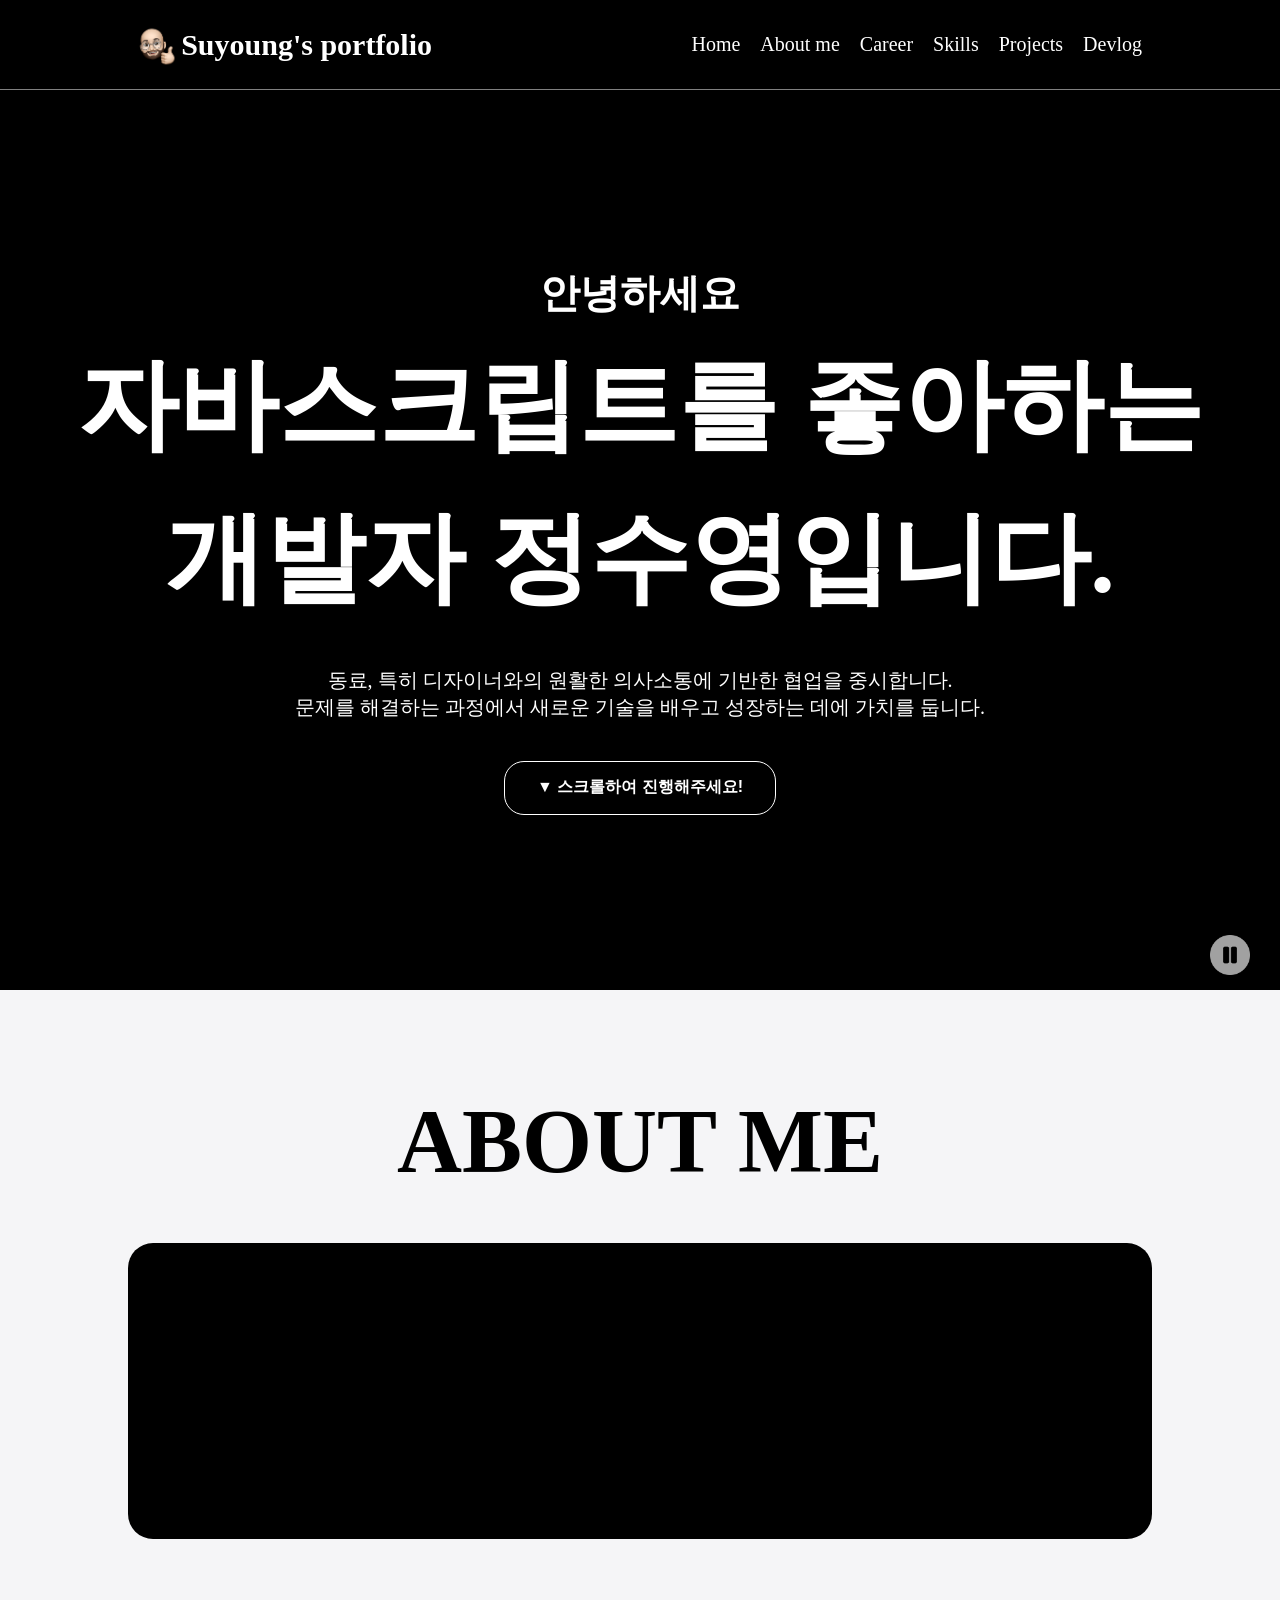
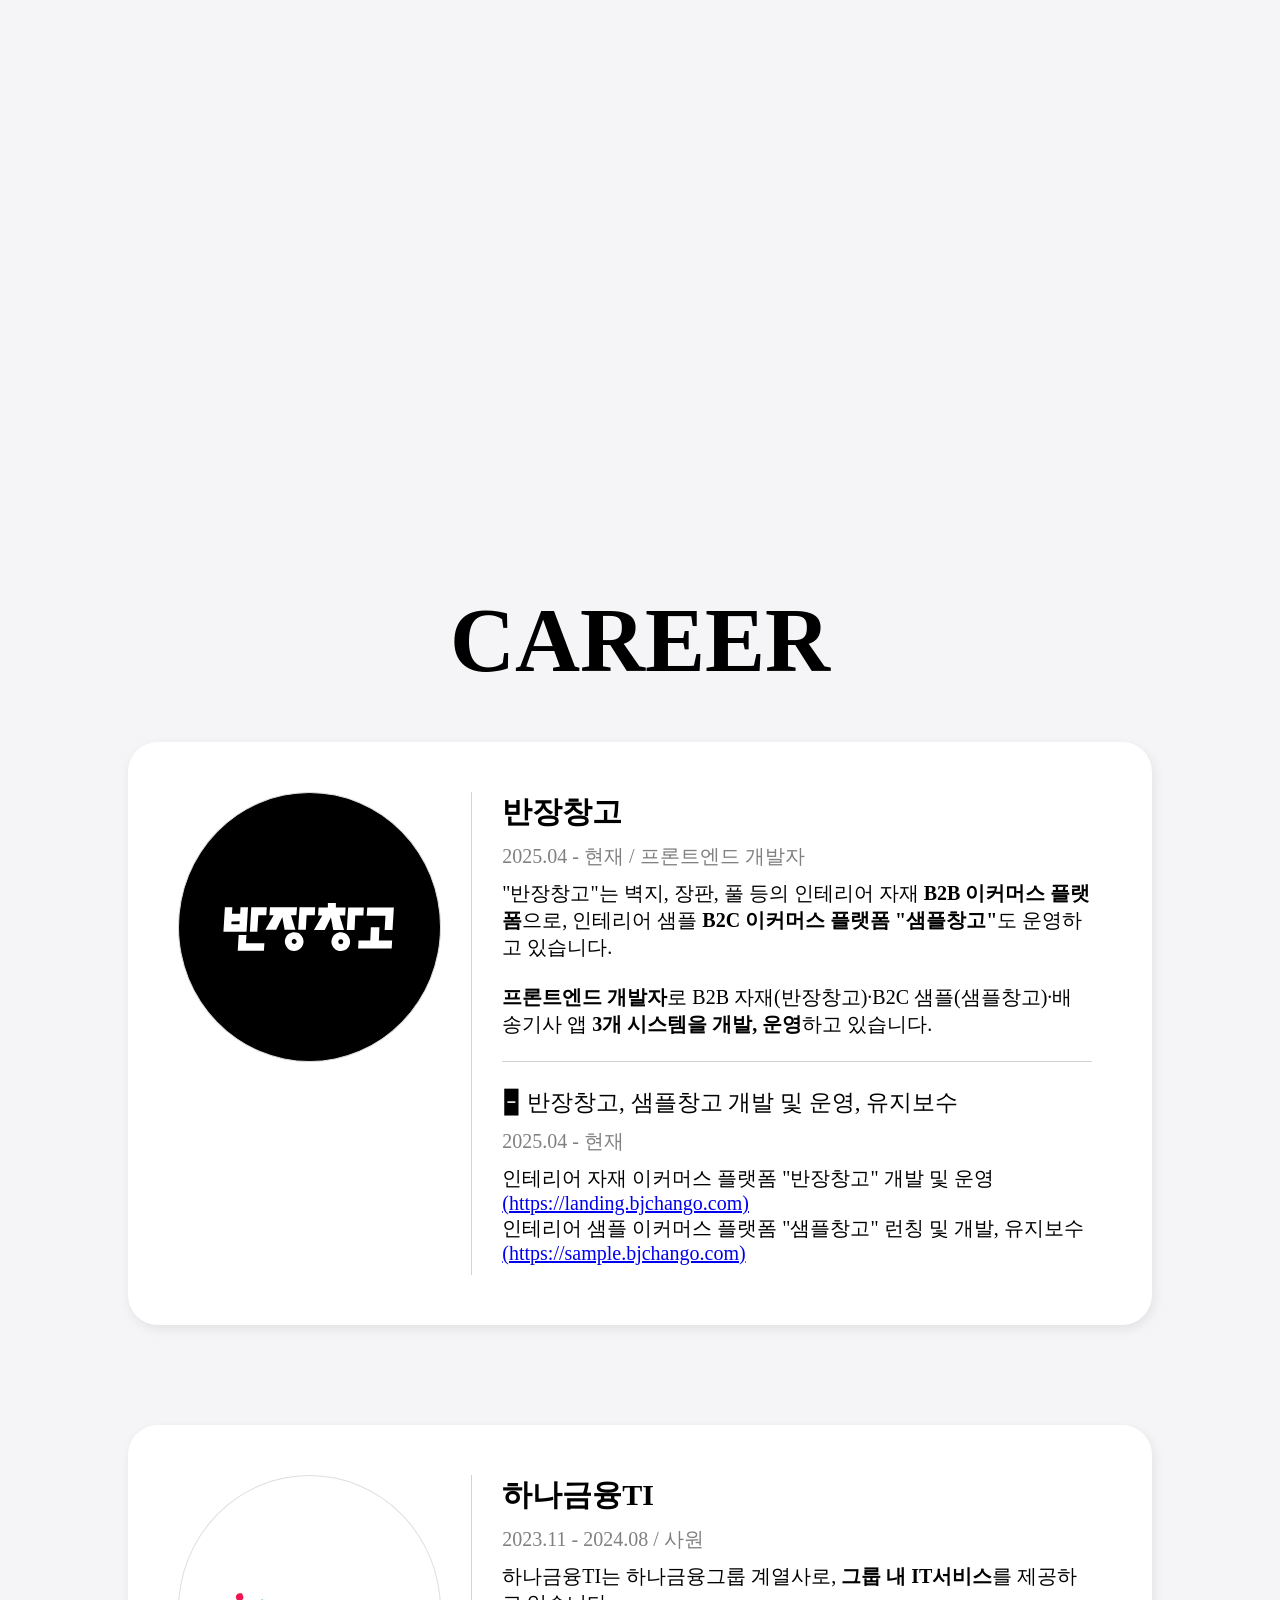
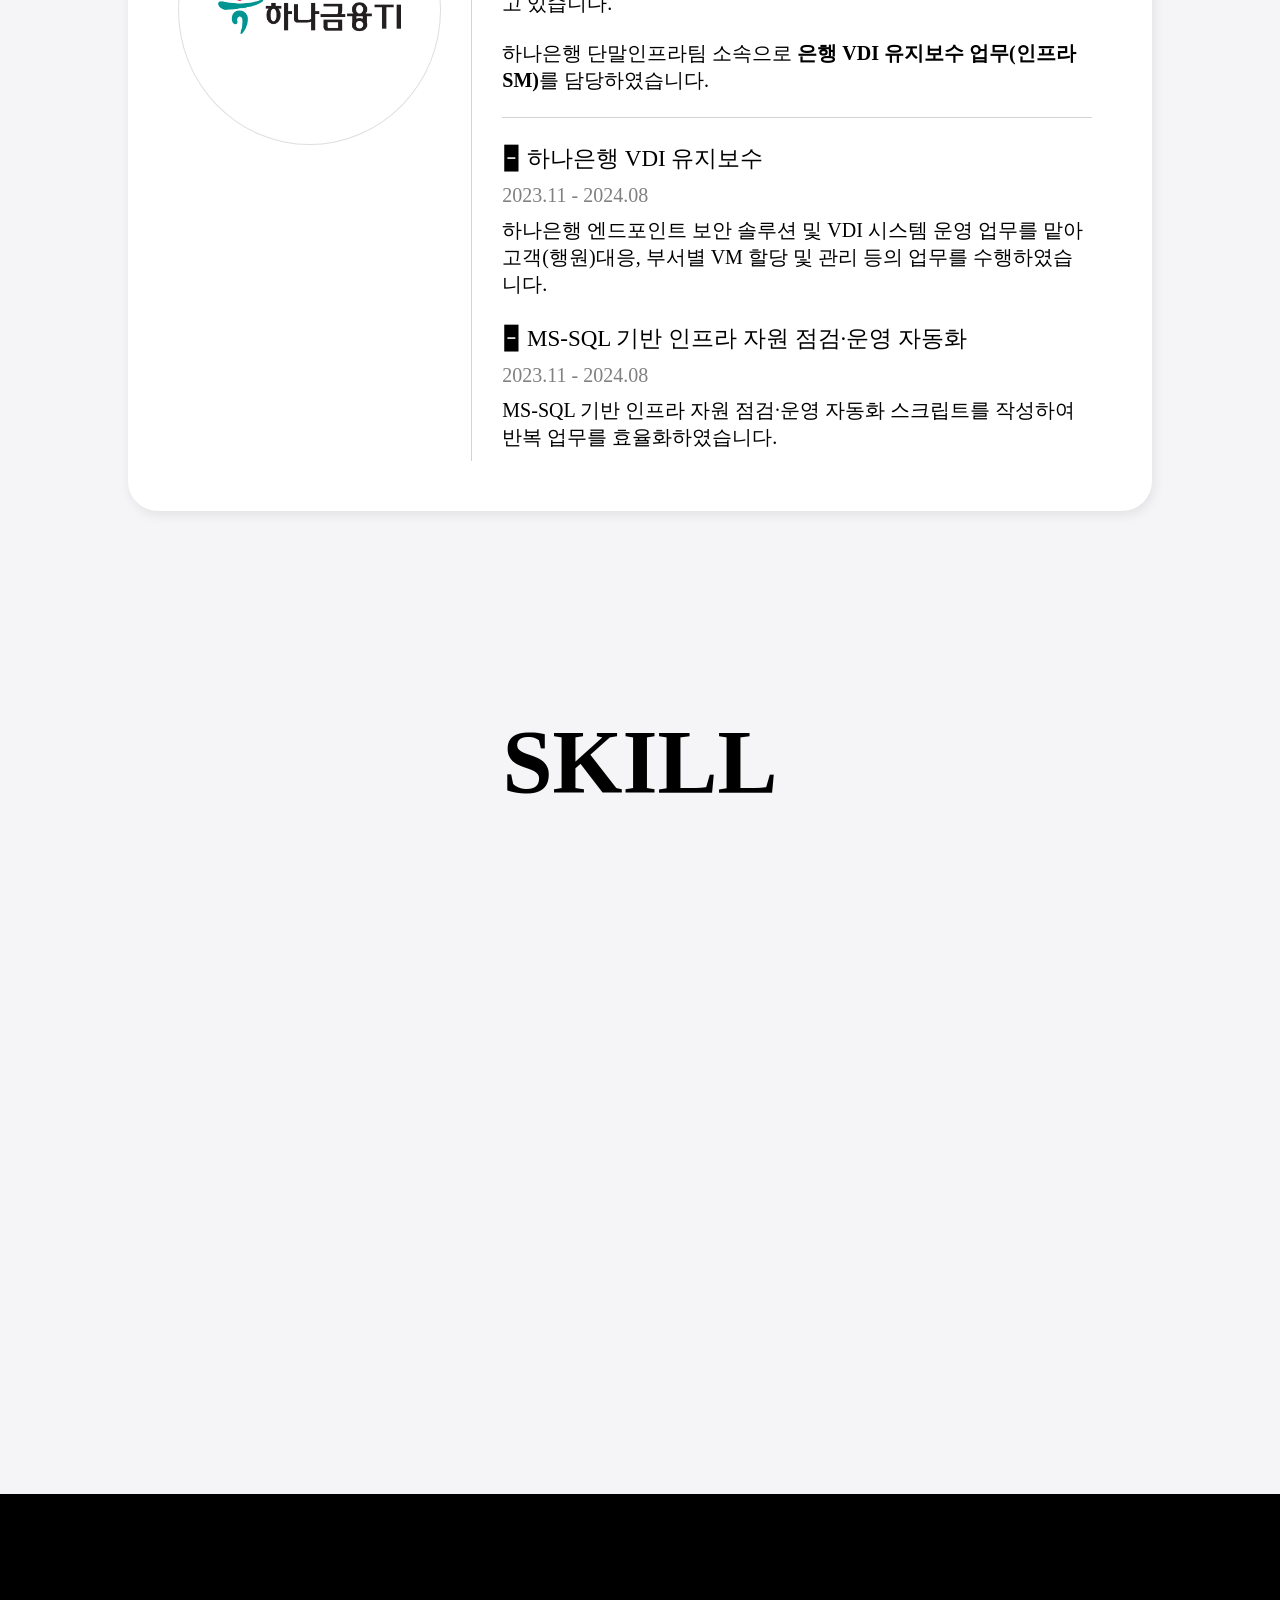
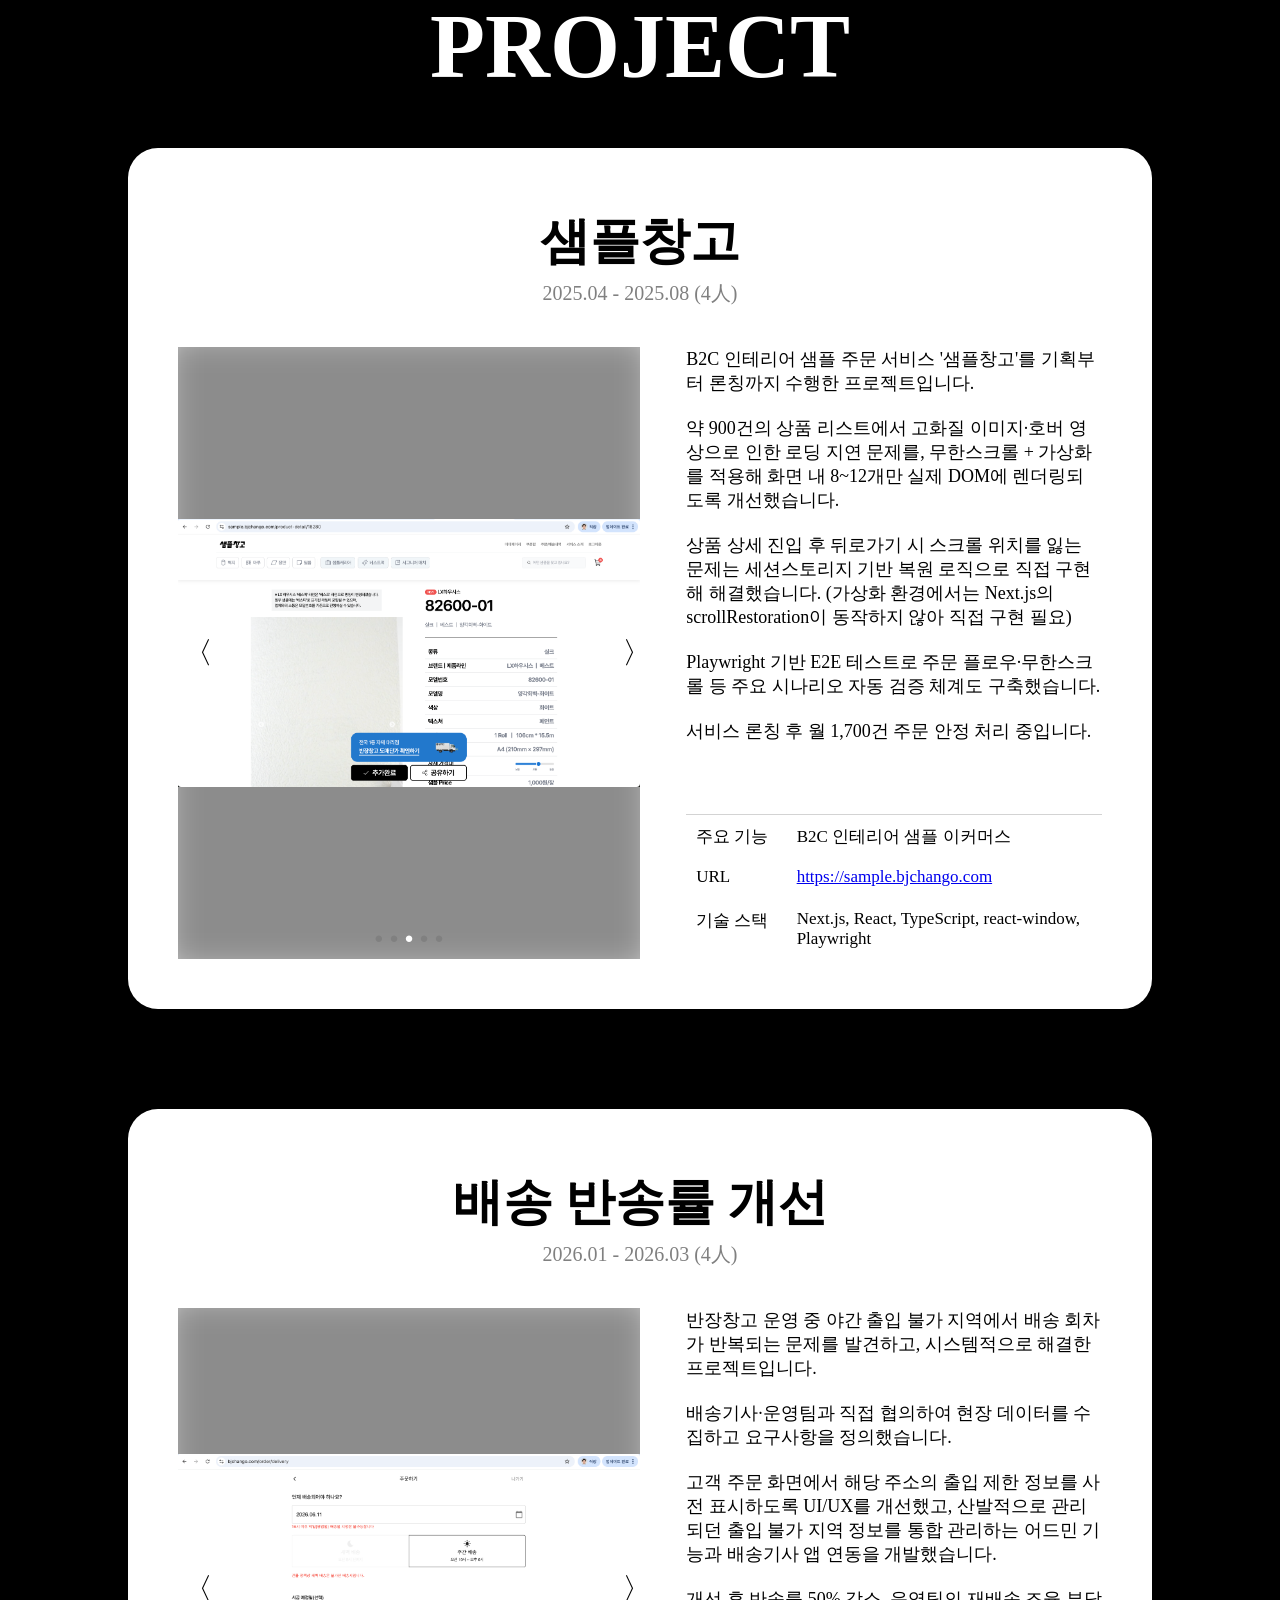
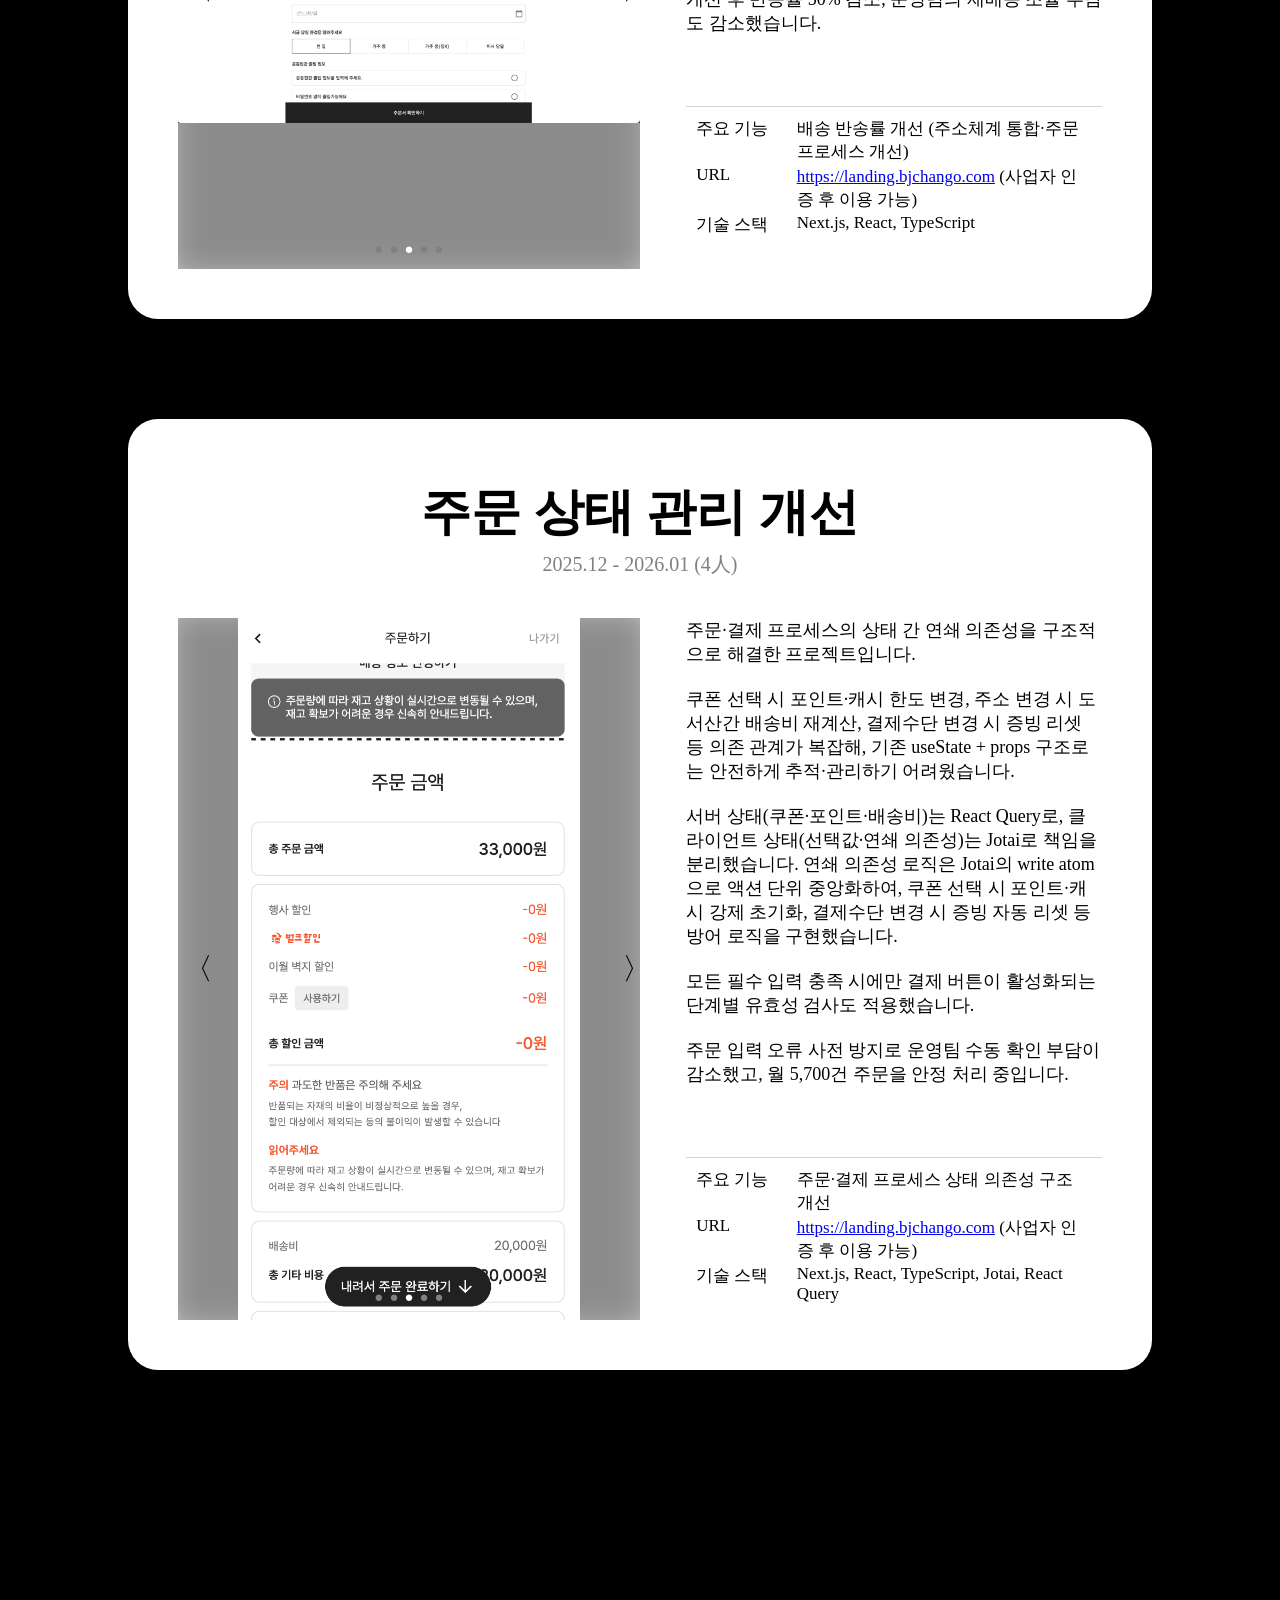
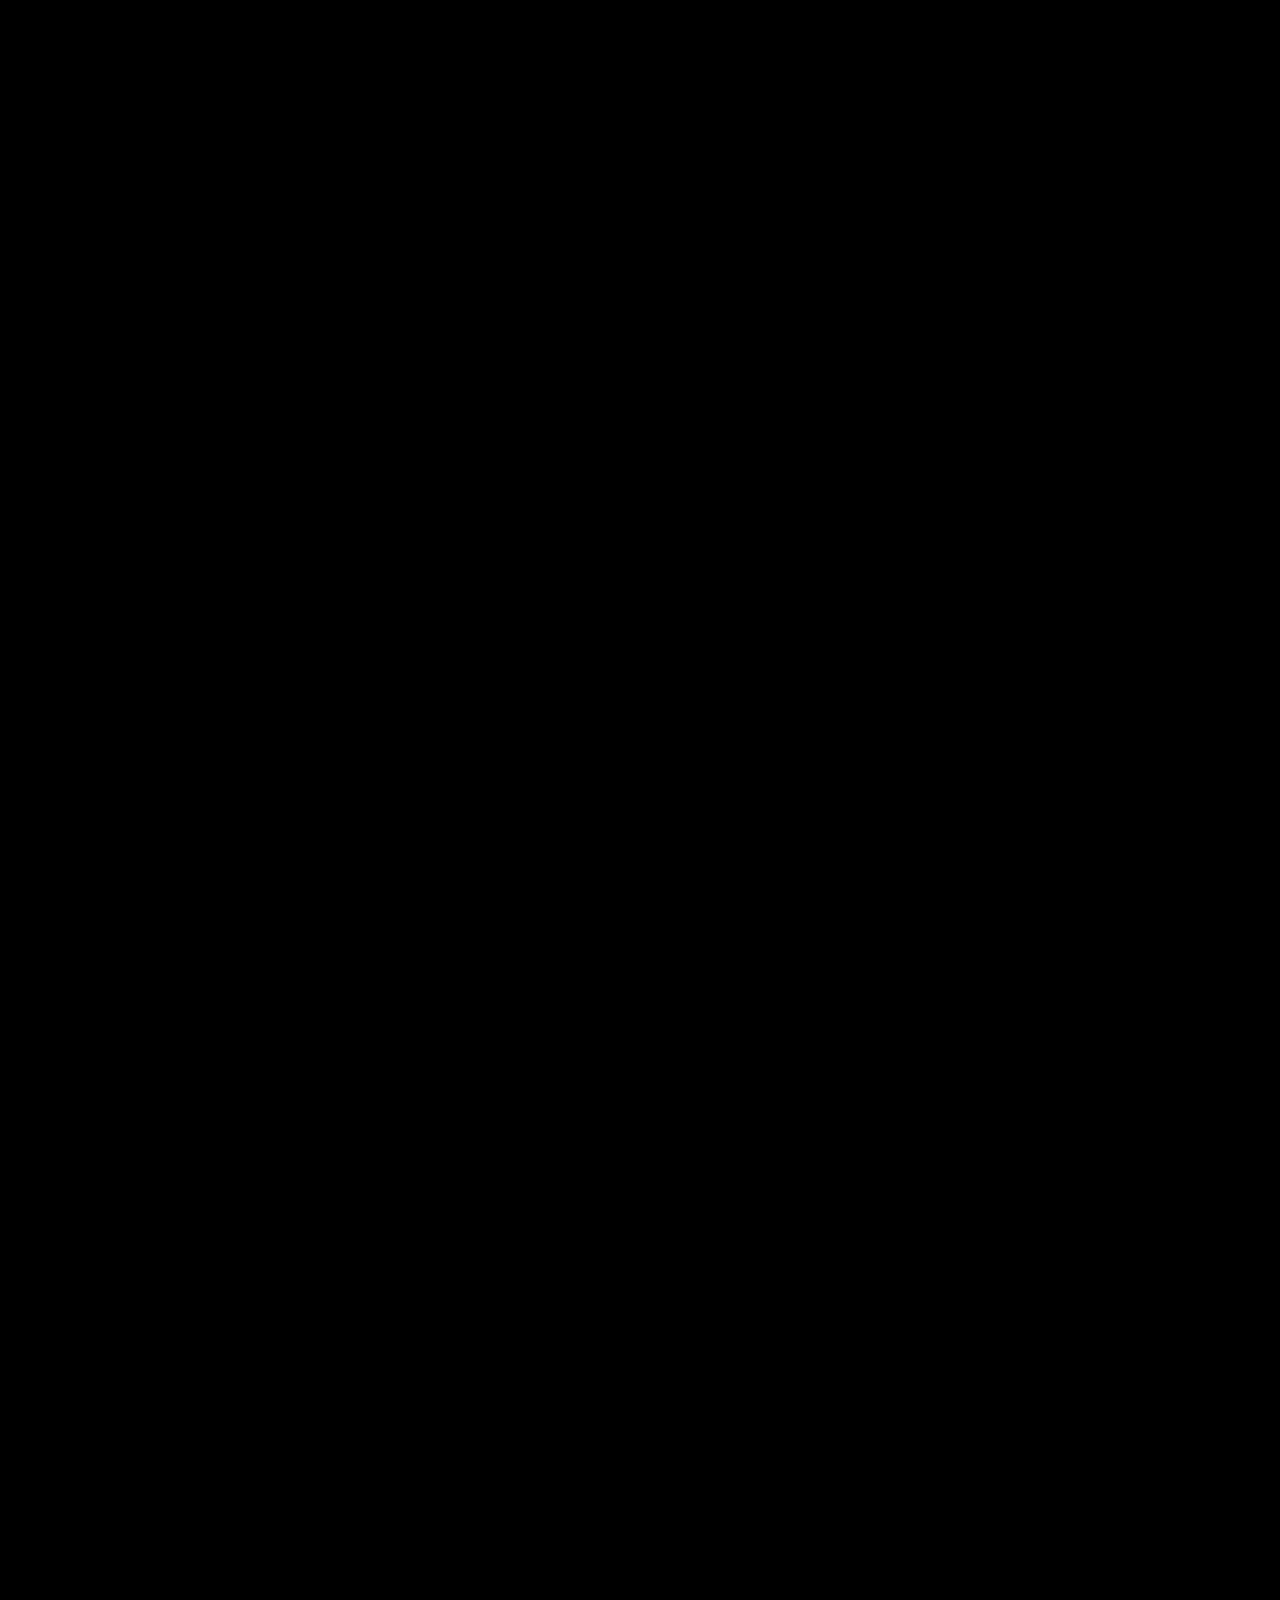
==== commit d9319cf6: "Update index.html" ====
--- a/index.html
+++ b/index.html
@@ -155,7 +155,7 @@
                     </div>
                     <div class="career01-maincontent">
                         <div class="career01-maincontent-name">반장창고</div>
-                        <div class="career01-maincontent-peri">2025.05 - 현재 / 프론트엔드 개발자</div>
+                        <div class="career01-maincontent-peri">2025.04 - 현재 / 프론트엔드 개발자</div>
                         <div class="career01-maincontent-desc">
                             "반장창고"는 벽지, 장판, 풀 등의 인테리어 자재 <span style="font-weight: 600;">B2B 이커머스 플랫폼</span>으로,
                             인테리어 샘플 <span style="font-weight: 600;">B2C 이커머스 플랫폼 "샘플창고"</span>도 운영하고 있습니다.
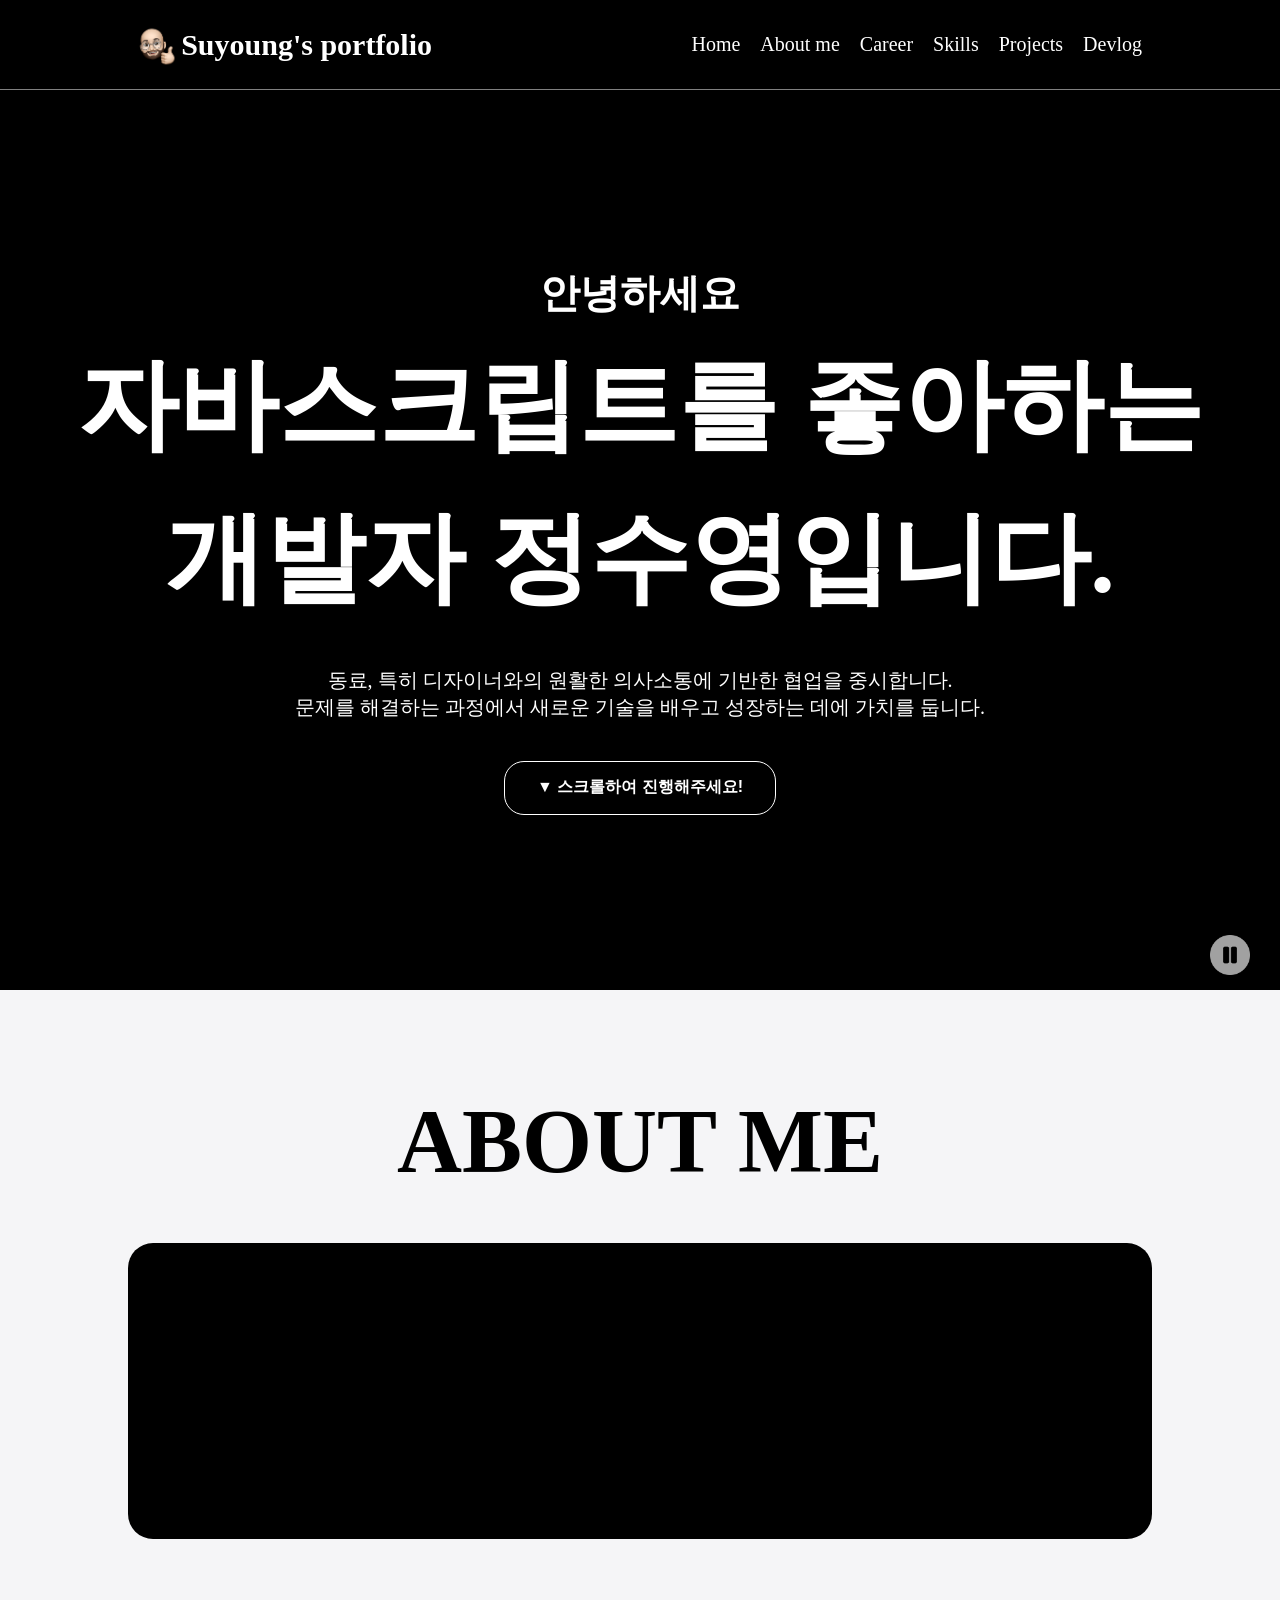
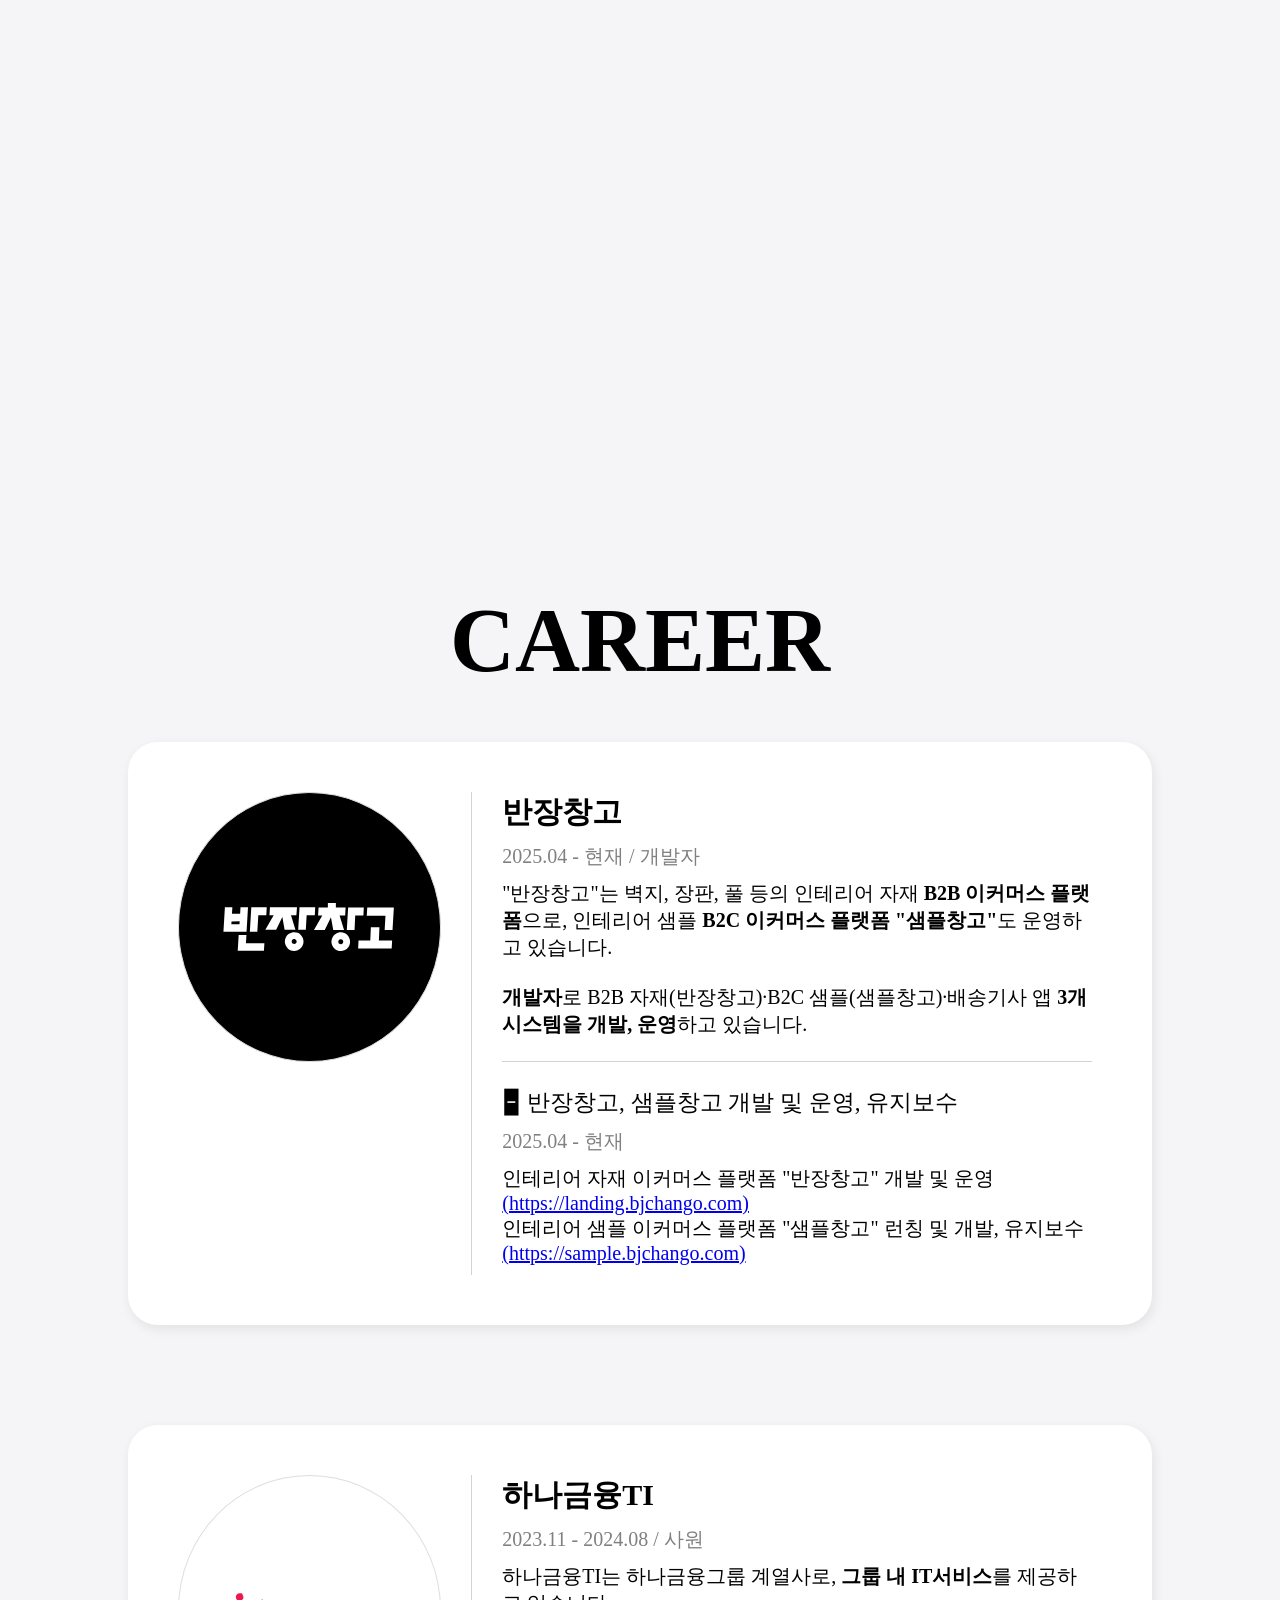
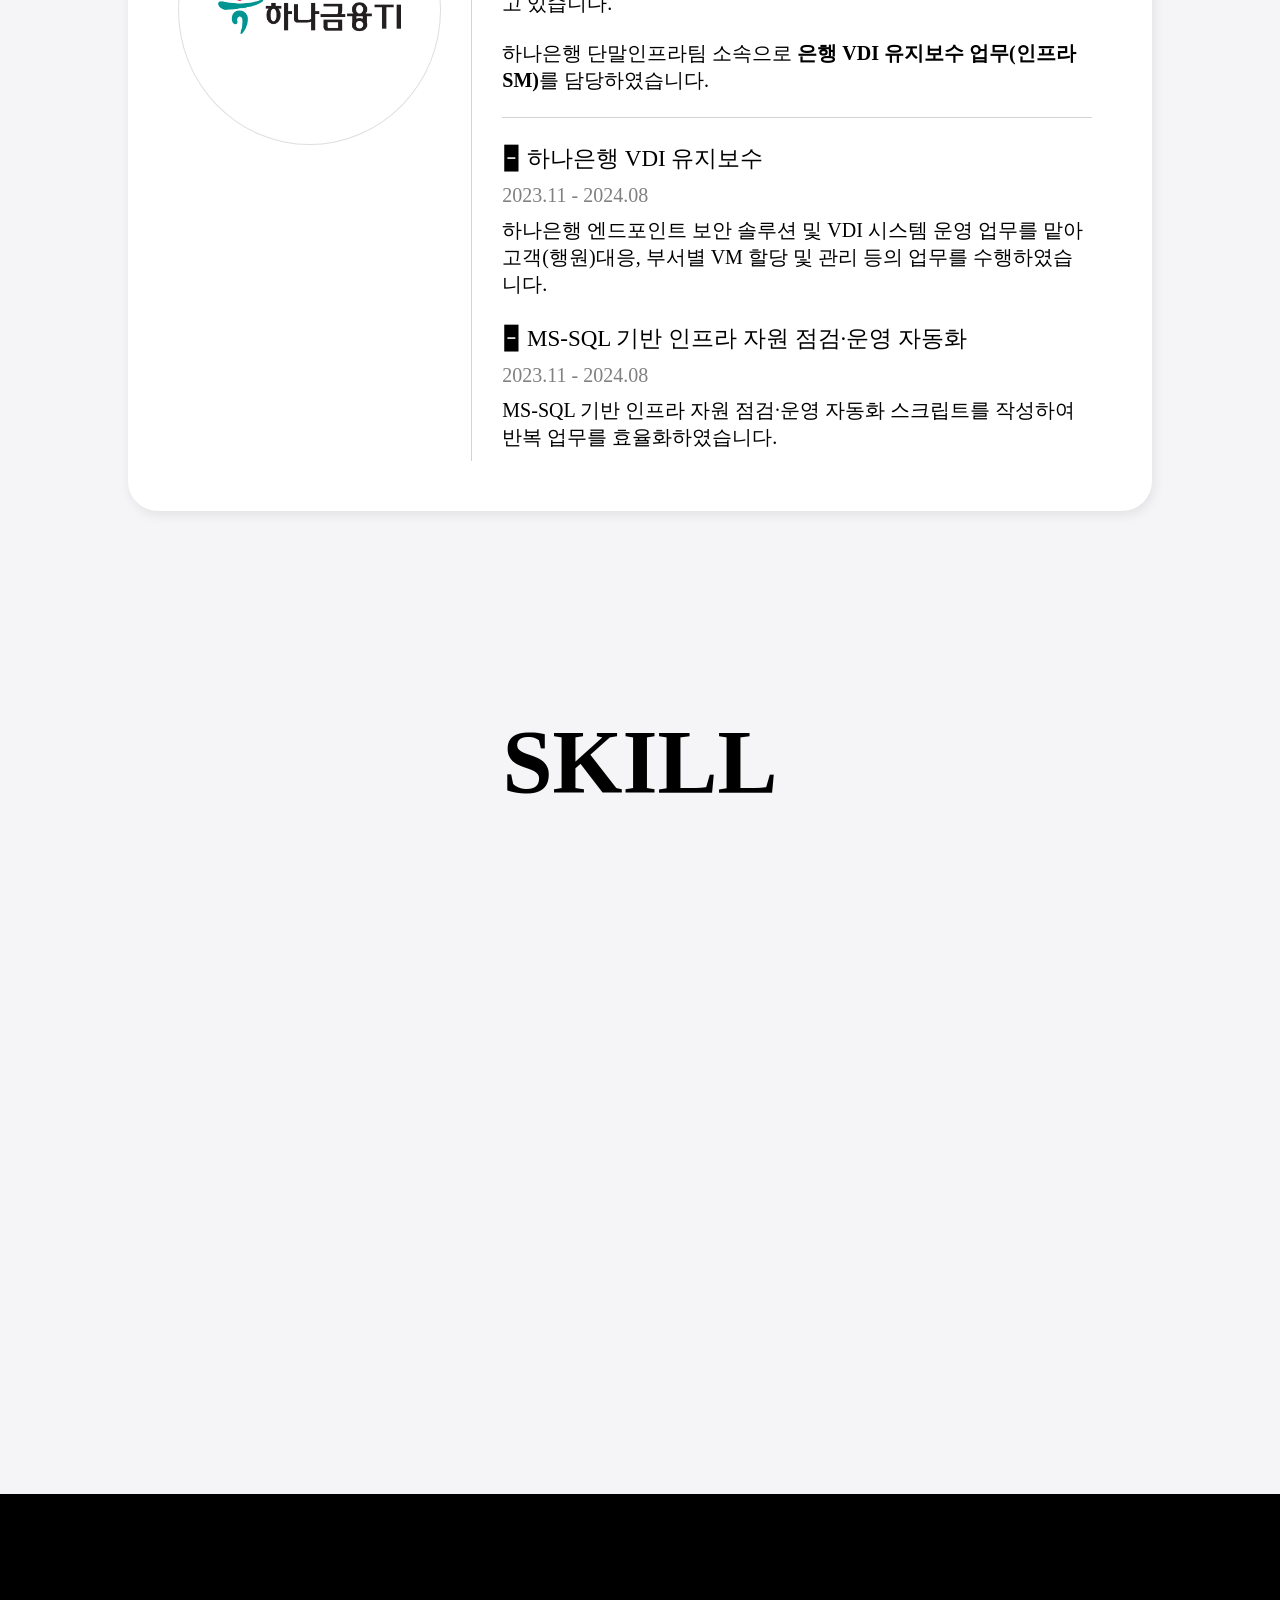
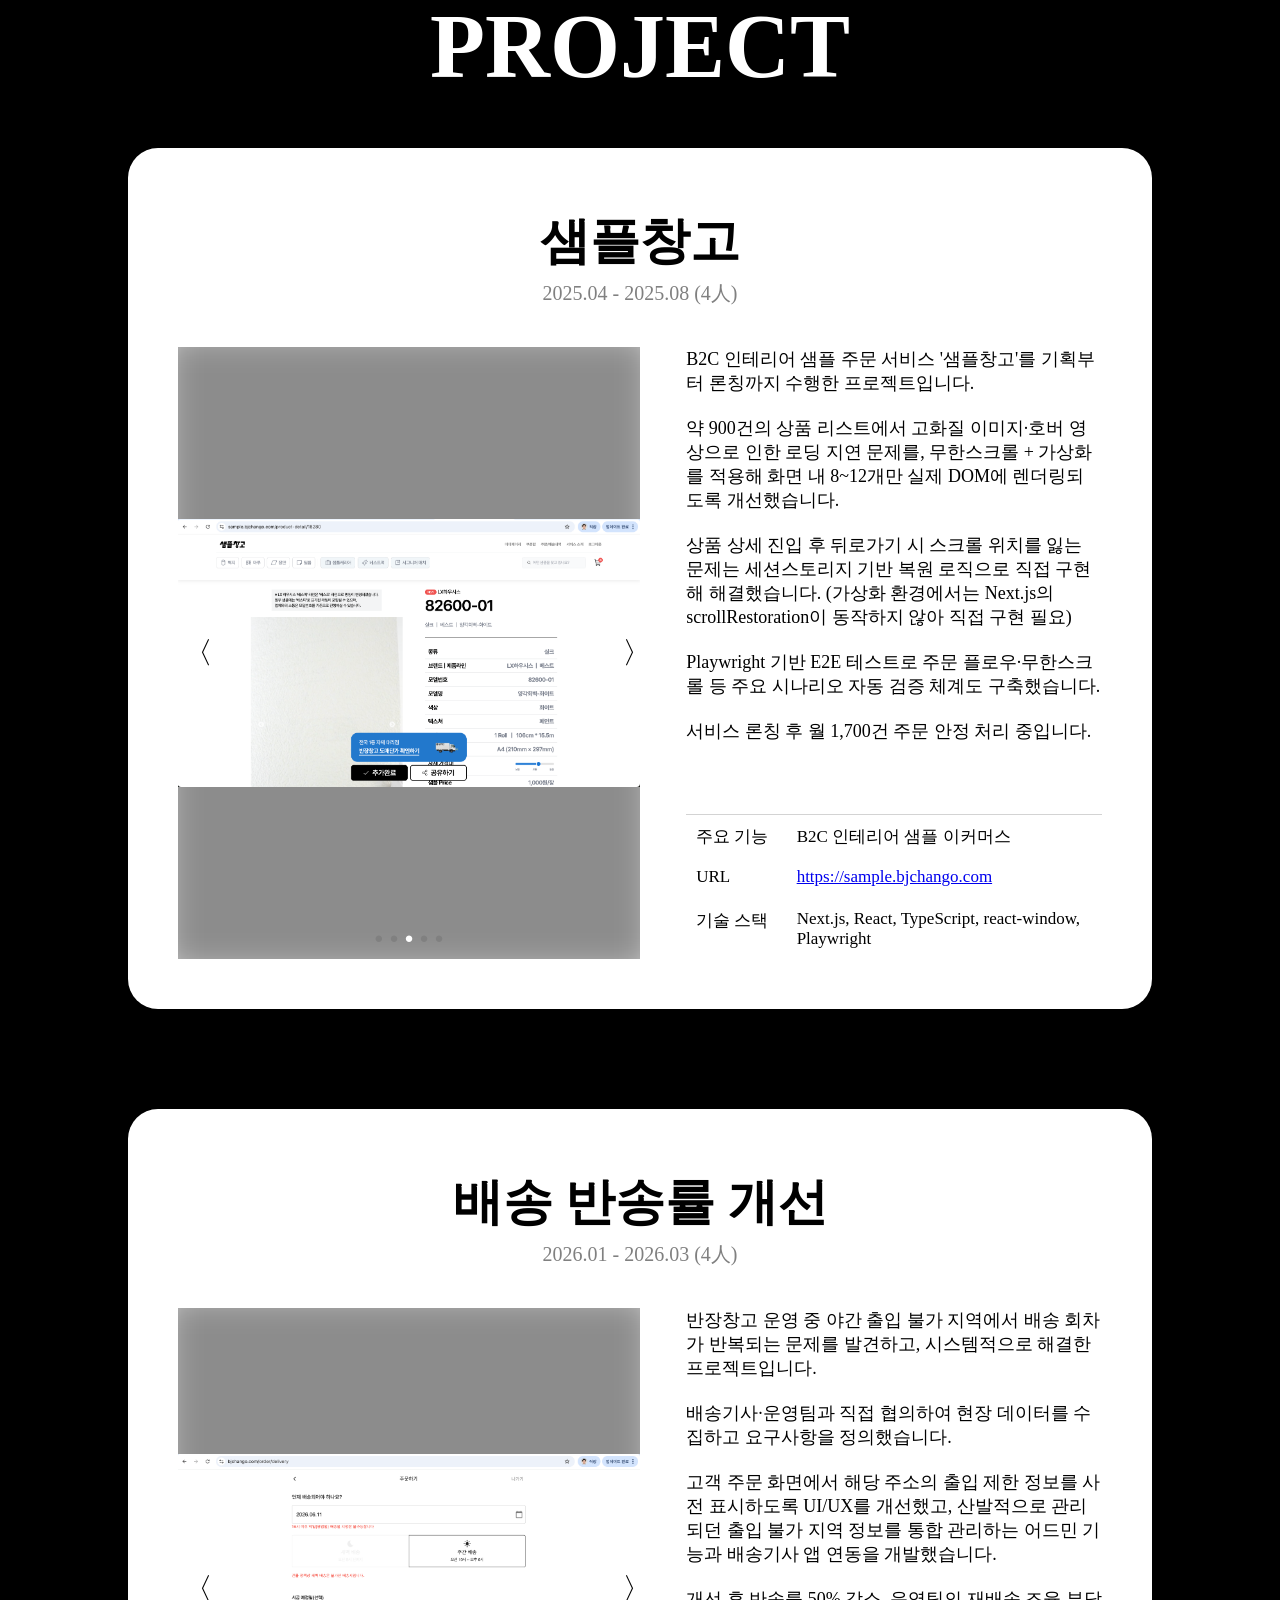
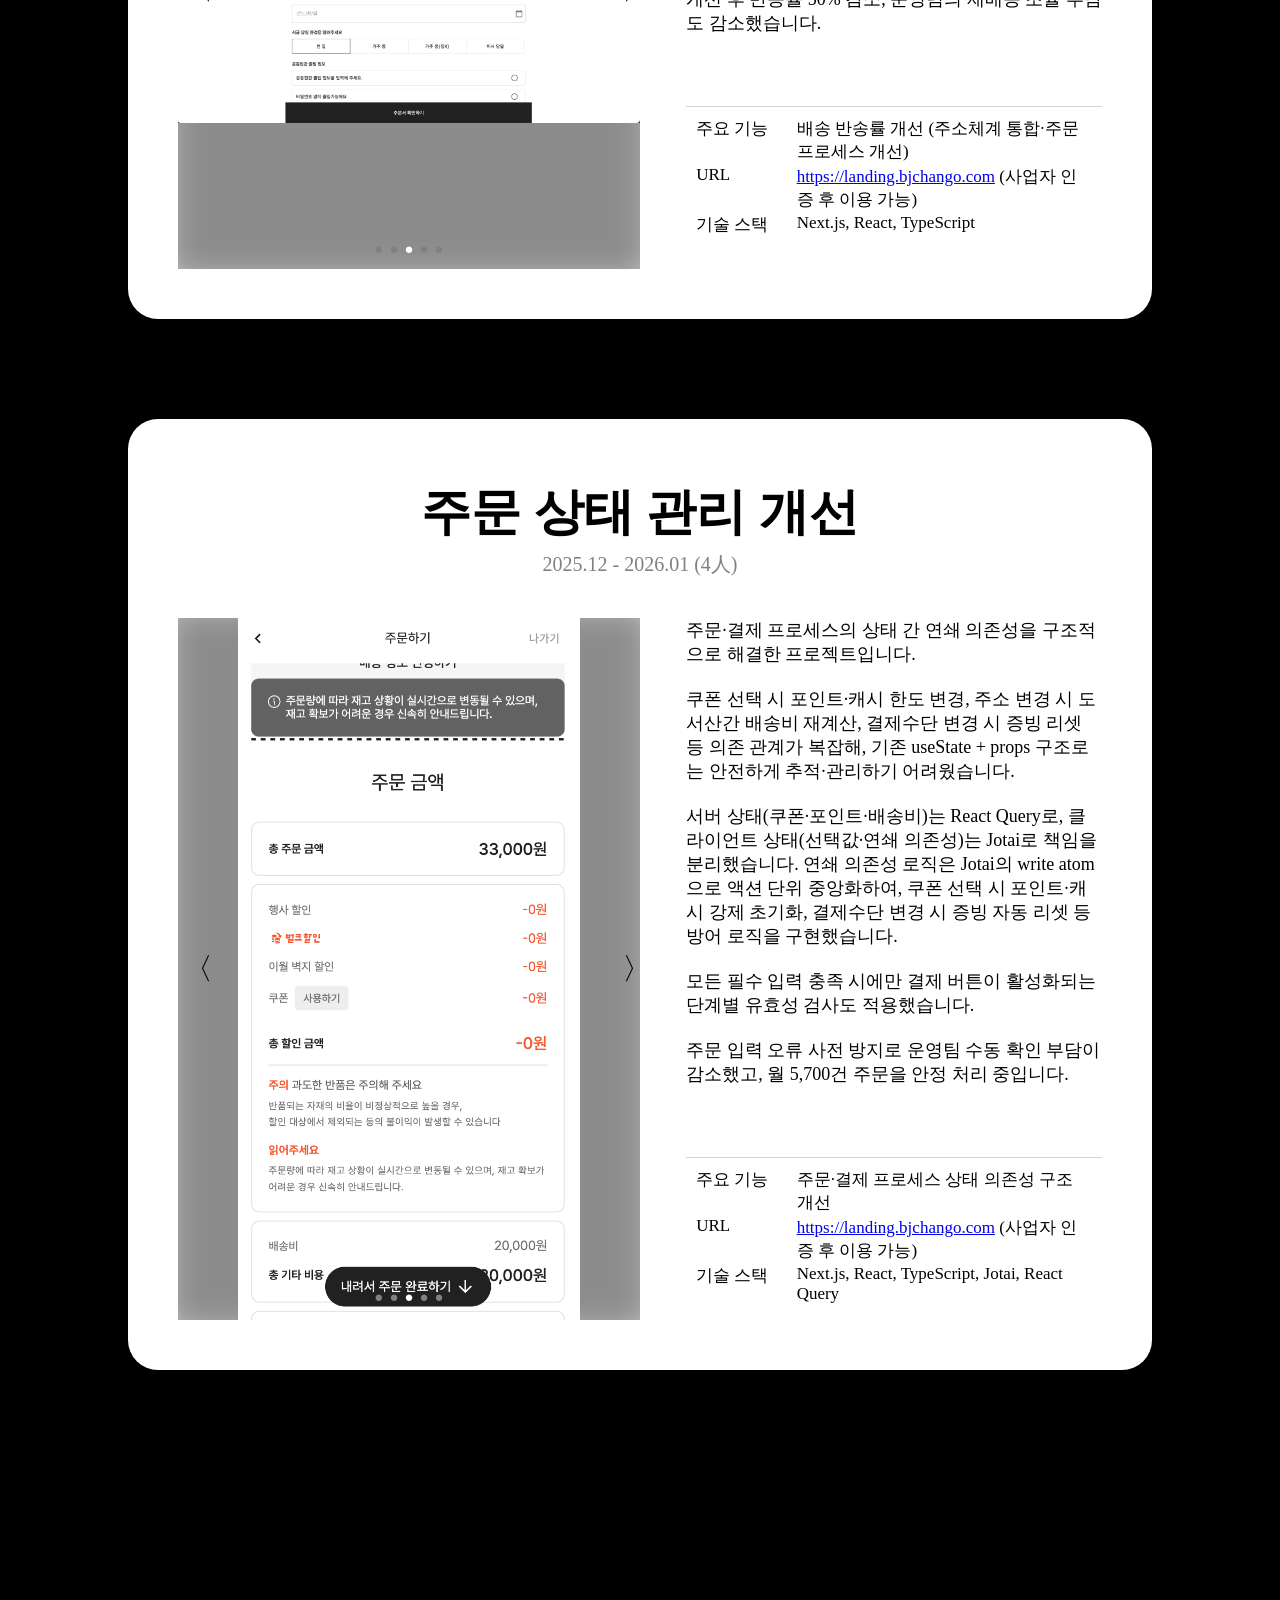
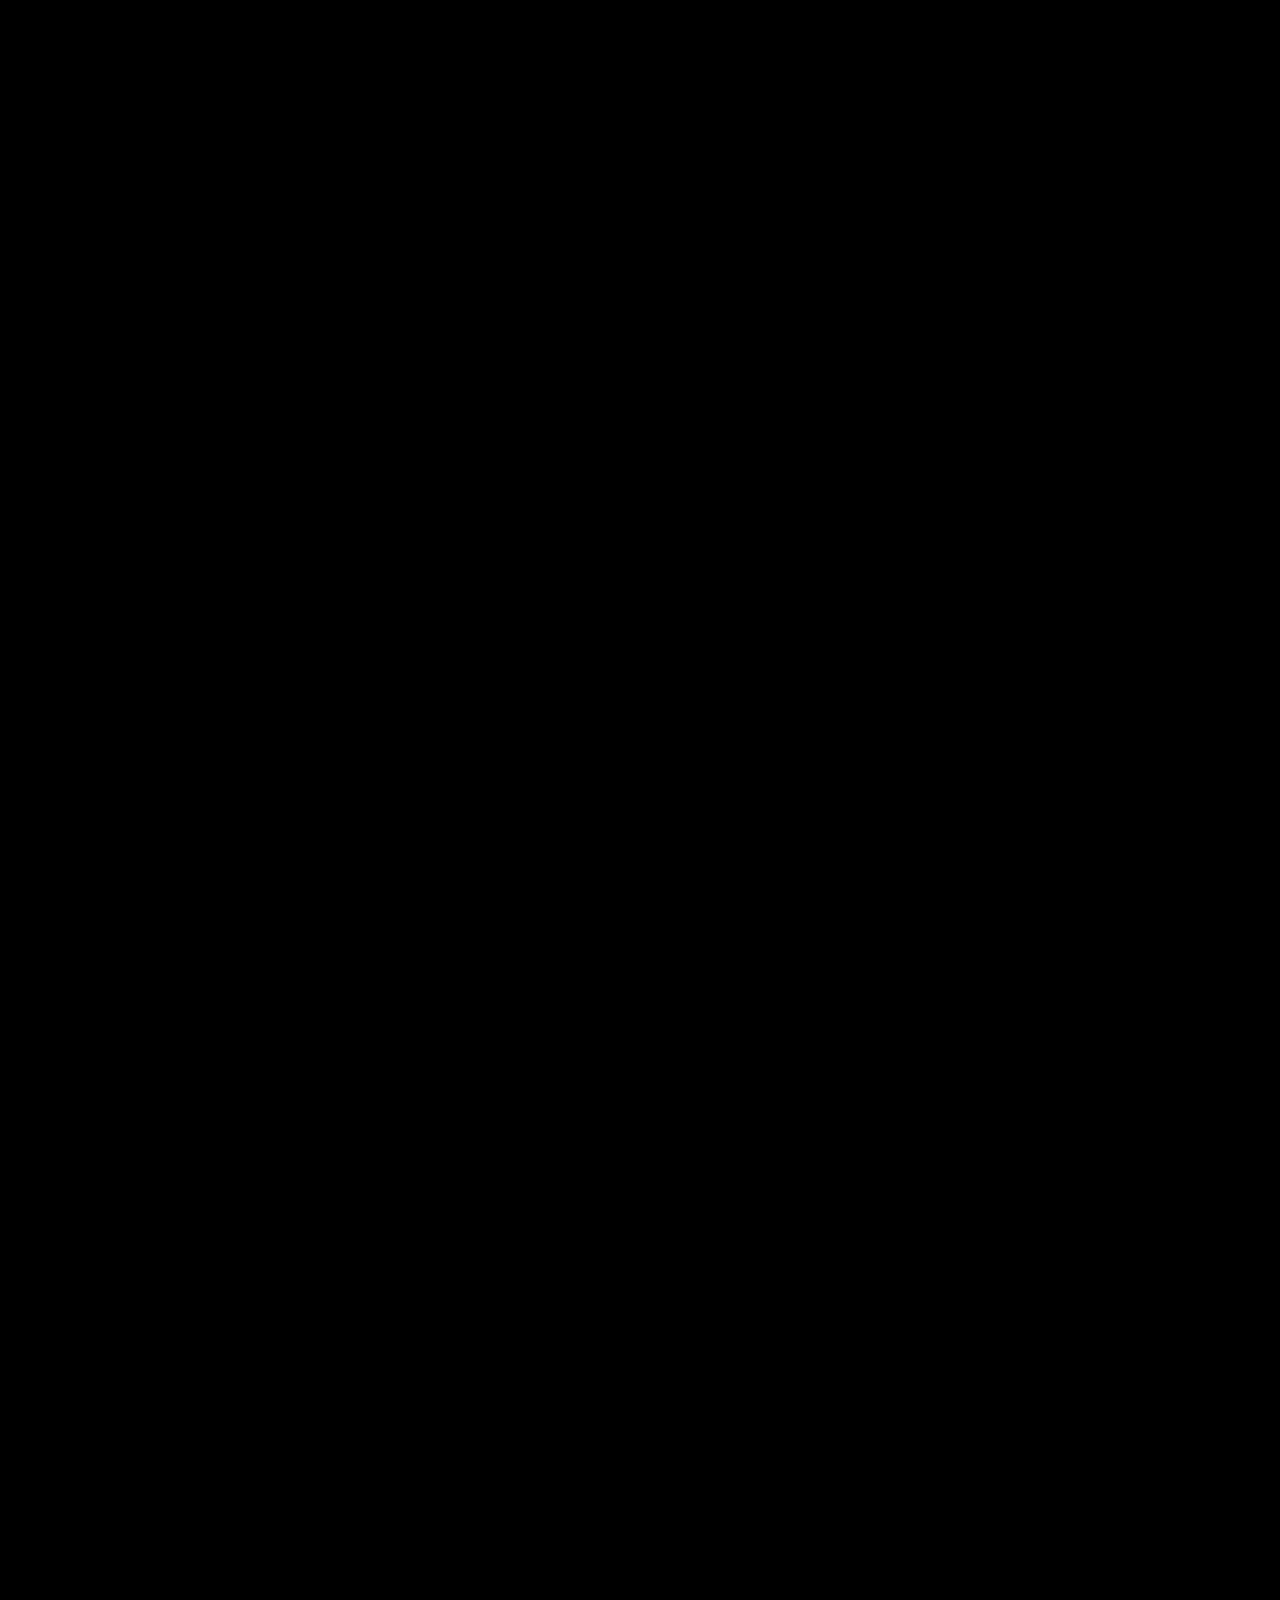
==== commit 930eb42b: "Update index.html" ====
--- a/index.html
+++ b/index.html
@@ -155,13 +155,13 @@
                     </div>
                     <div class="career01-maincontent">
                         <div class="career01-maincontent-name">반장창고</div>
-                        <div class="career01-maincontent-peri">2025.04 - 현재 / 프론트엔드 개발자</div>
+                        <div class="career01-maincontent-peri">2025.04 - 현재 / 개발자</div>
                         <div class="career01-maincontent-desc">
                             "반장창고"는 벽지, 장판, 풀 등의 인테리어 자재 <span style="font-weight: 600;">B2B 이커머스 플랫폼</span>으로,
                             인테리어 샘플 <span style="font-weight: 600;">B2C 이커머스 플랫폼 "샘플창고"</span>도 운영하고 있습니다.
                             <br>
                             <br>
-                            <span style="font-weight: 600;">프론트엔드 개발자</span>로 B2B 자재(반장창고)·B2C 샘플(샘플창고)·배송기사 앱 <span style="font-weight: 600;">3개 시스템을 개발, 운영</span>하고 있습니다.<br>
+                            <span style="font-weight: 600;">개발자</span>로 B2B 자재(반장창고)·B2C 샘플(샘플창고)·배송기사 앱 <span style="font-weight: 600;">3개 시스템을 개발, 운영</span>하고 있습니다.<br>
                             <br>
                         </div>
                     </div>
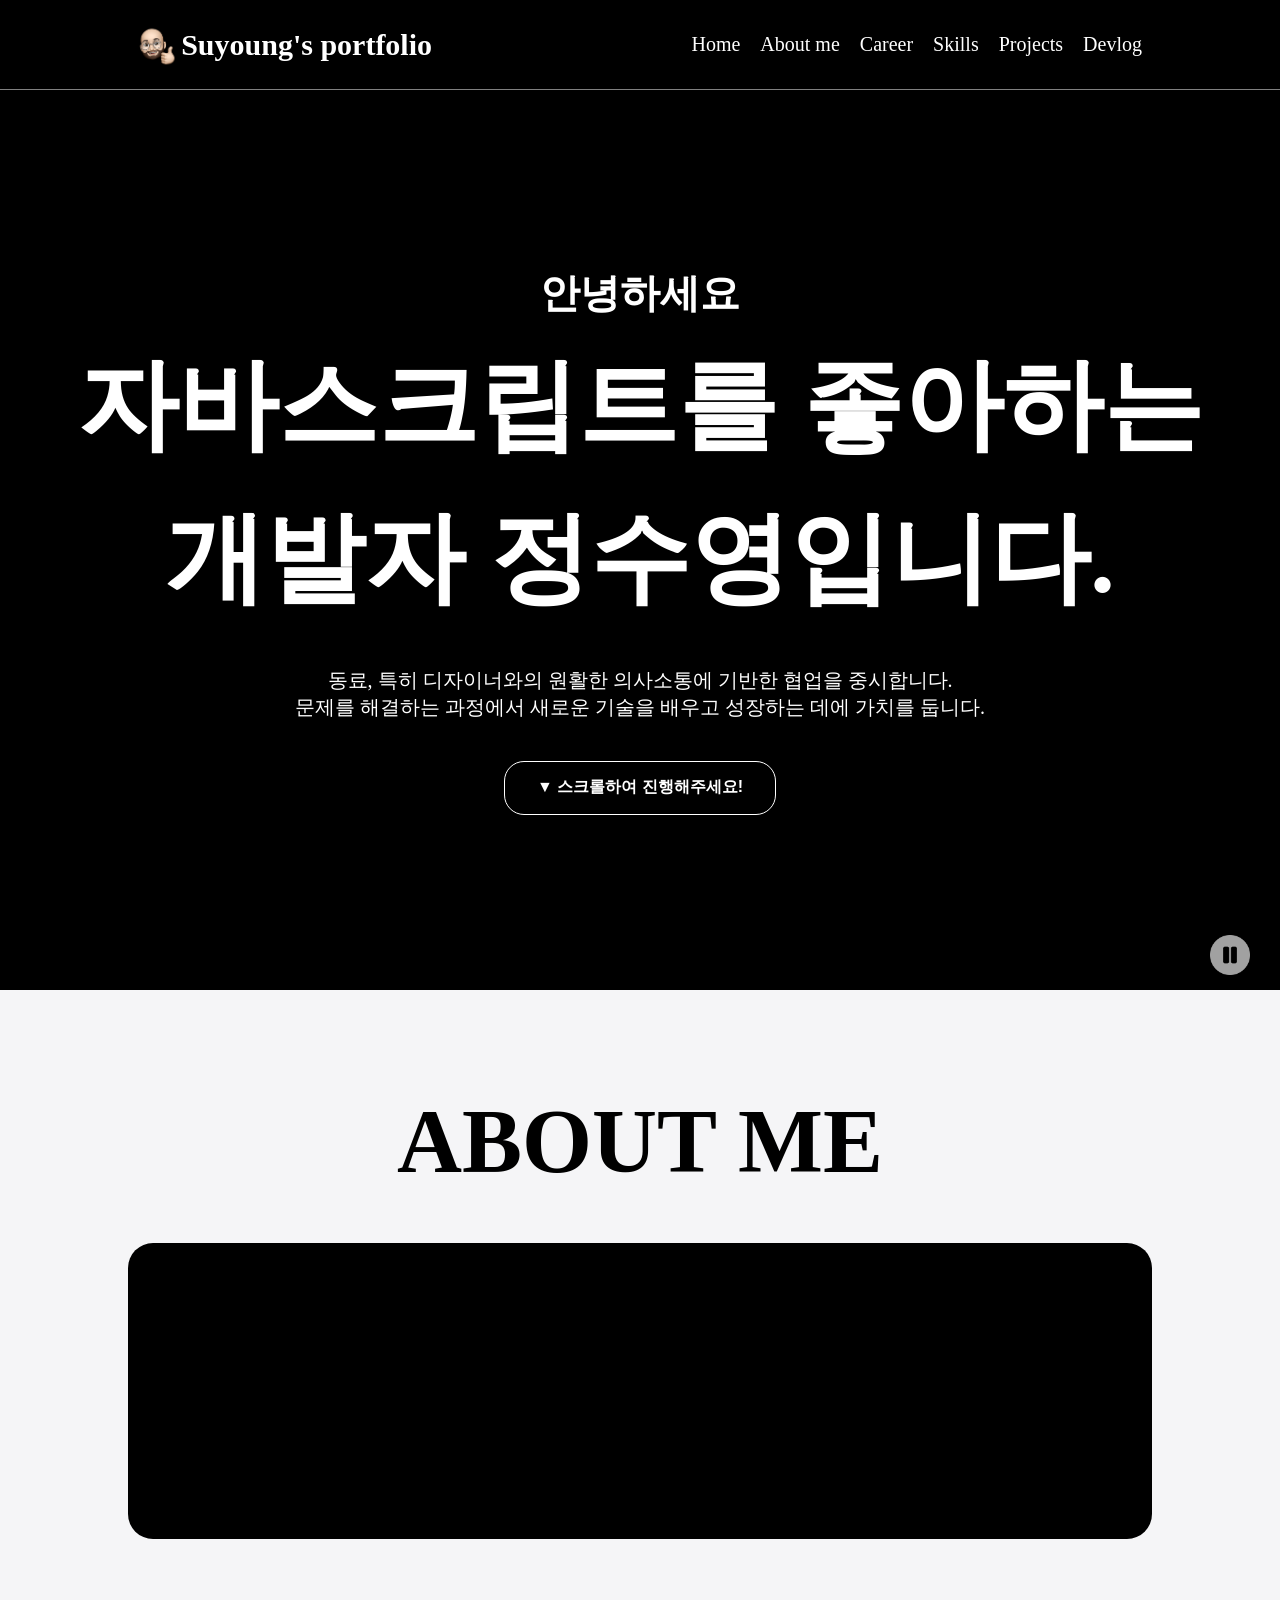
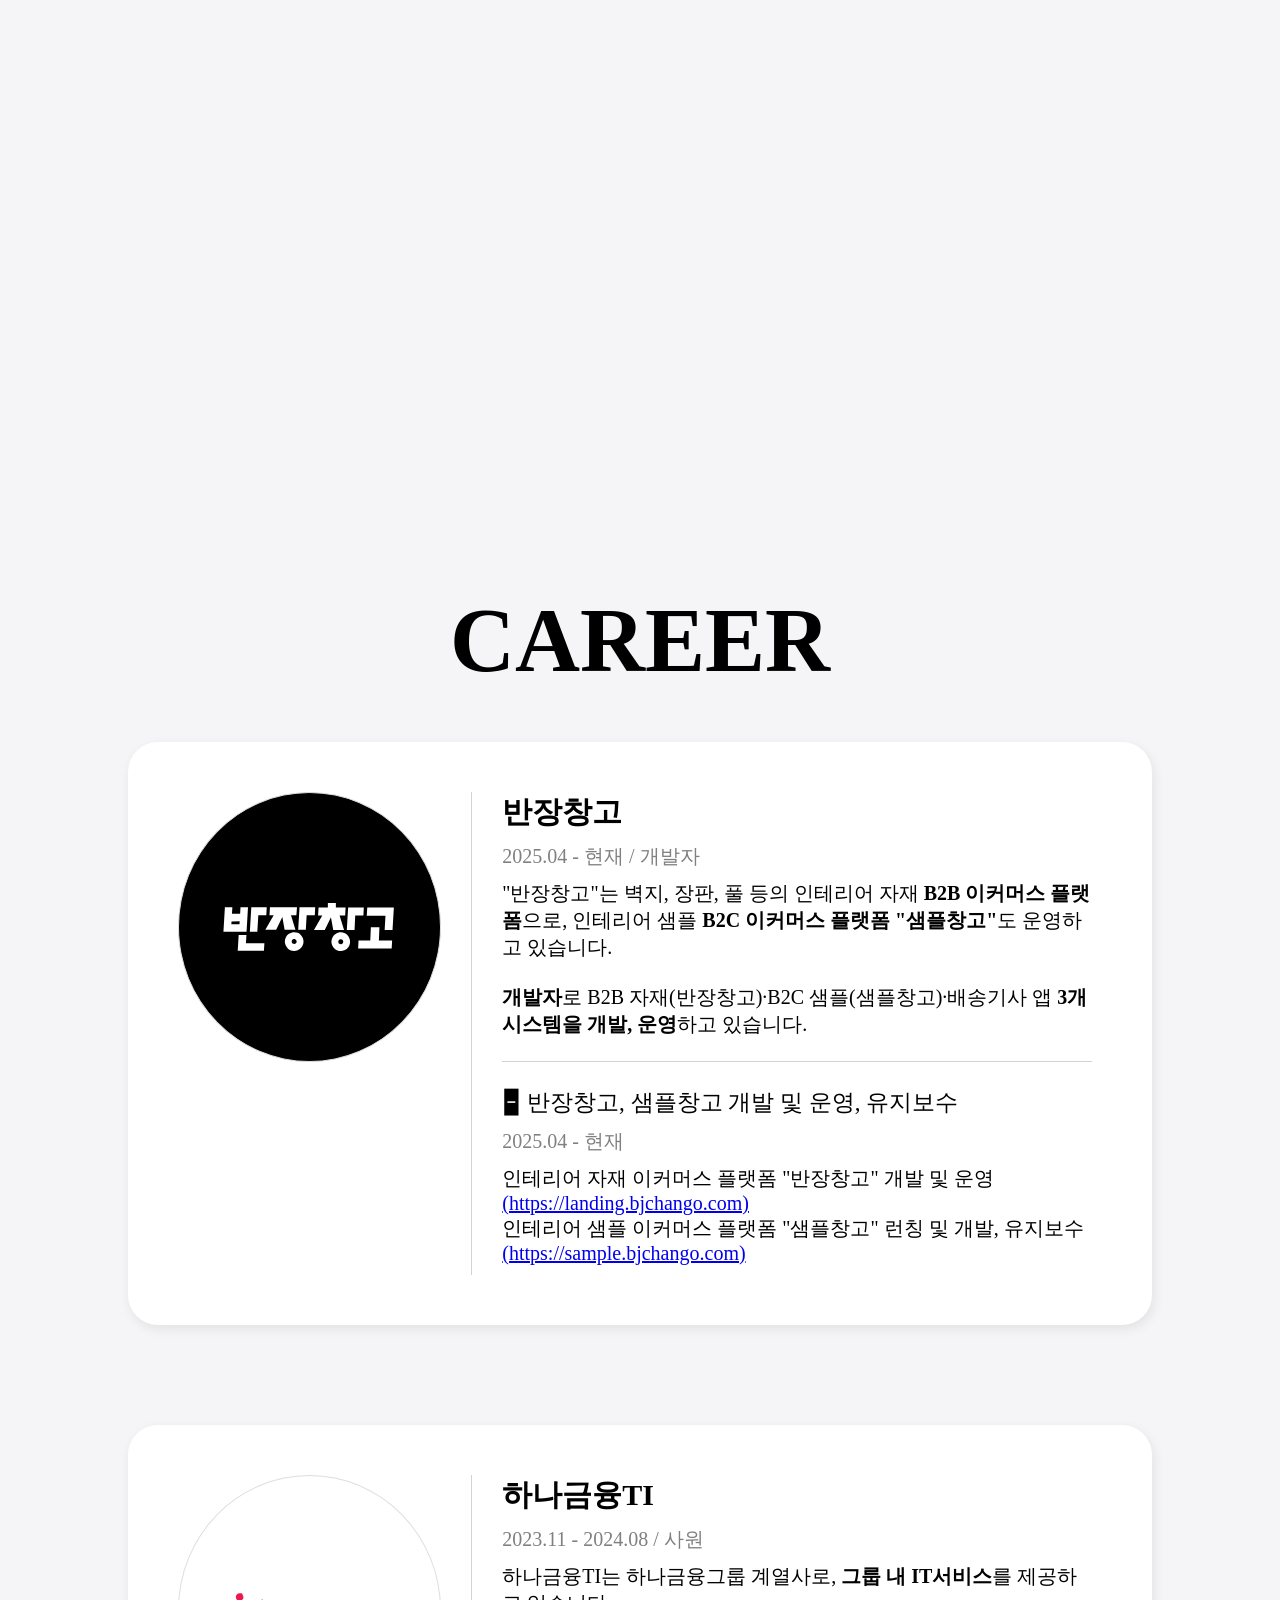
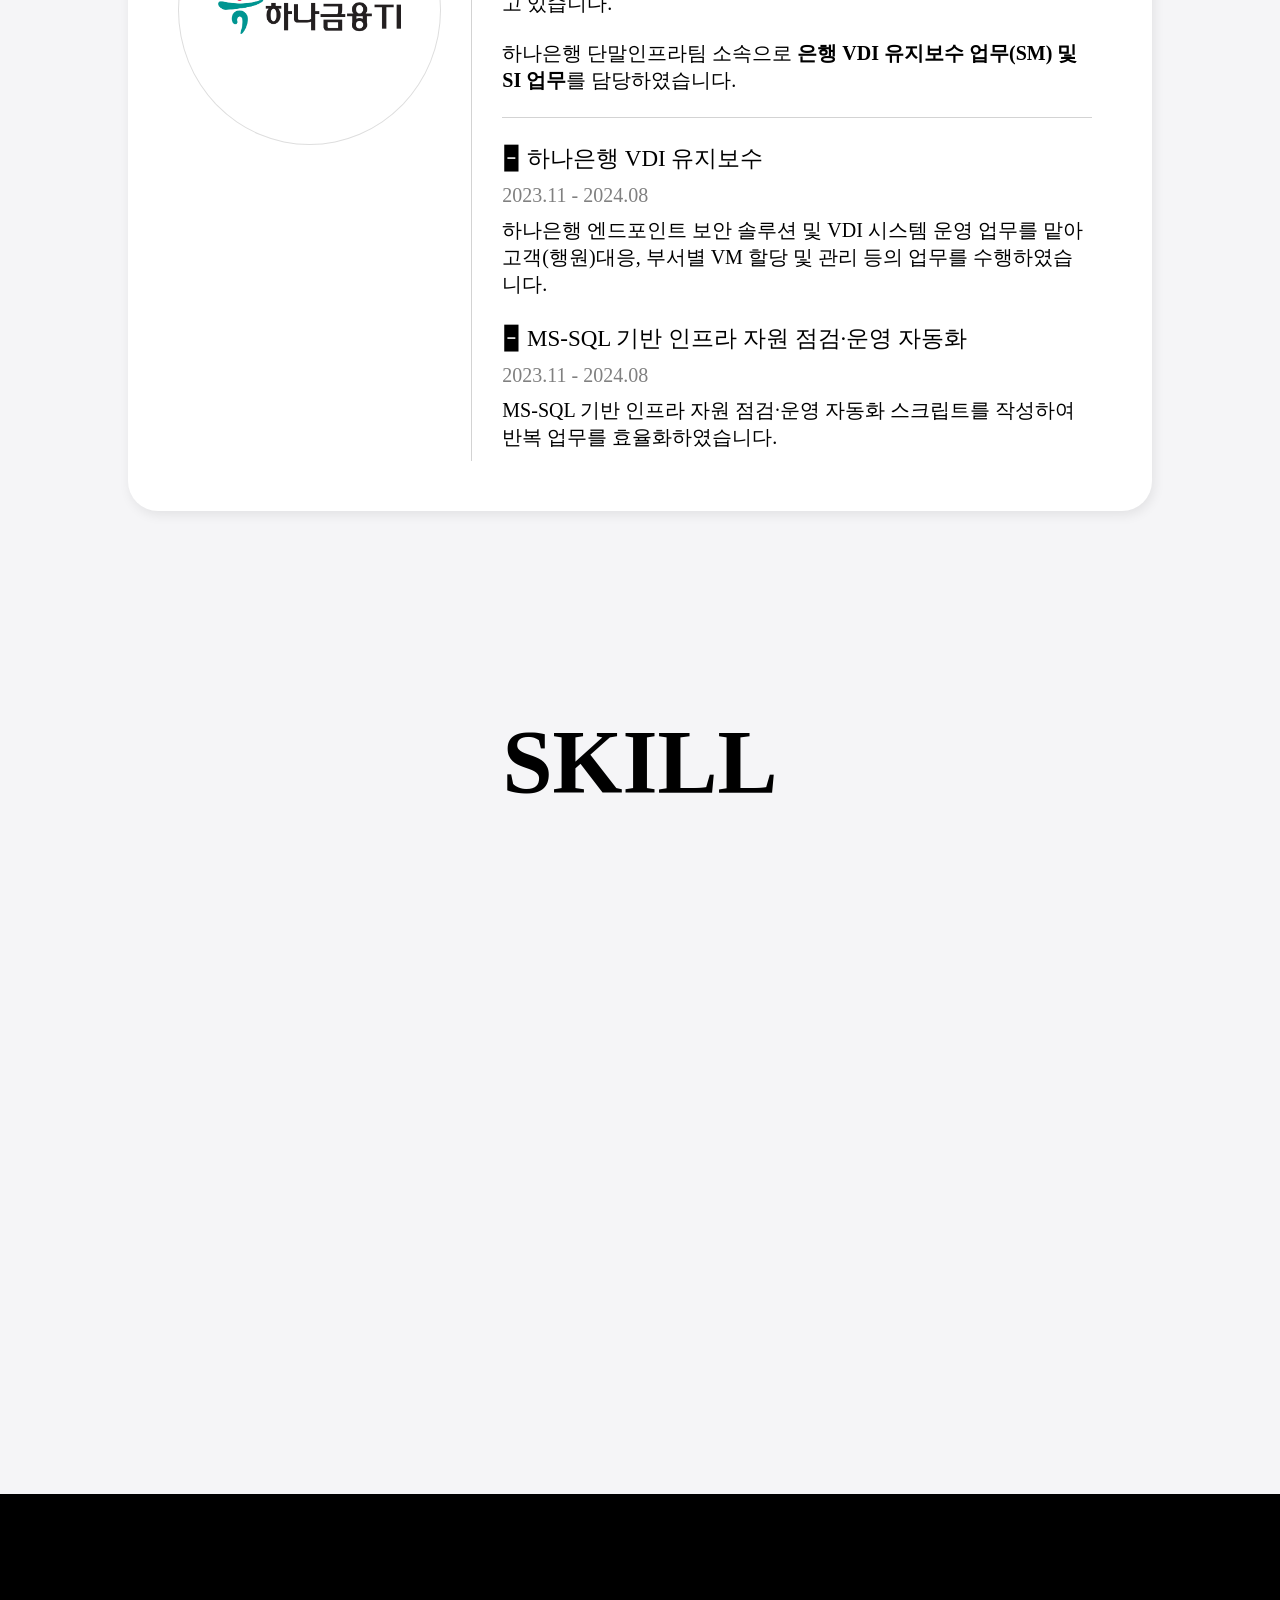
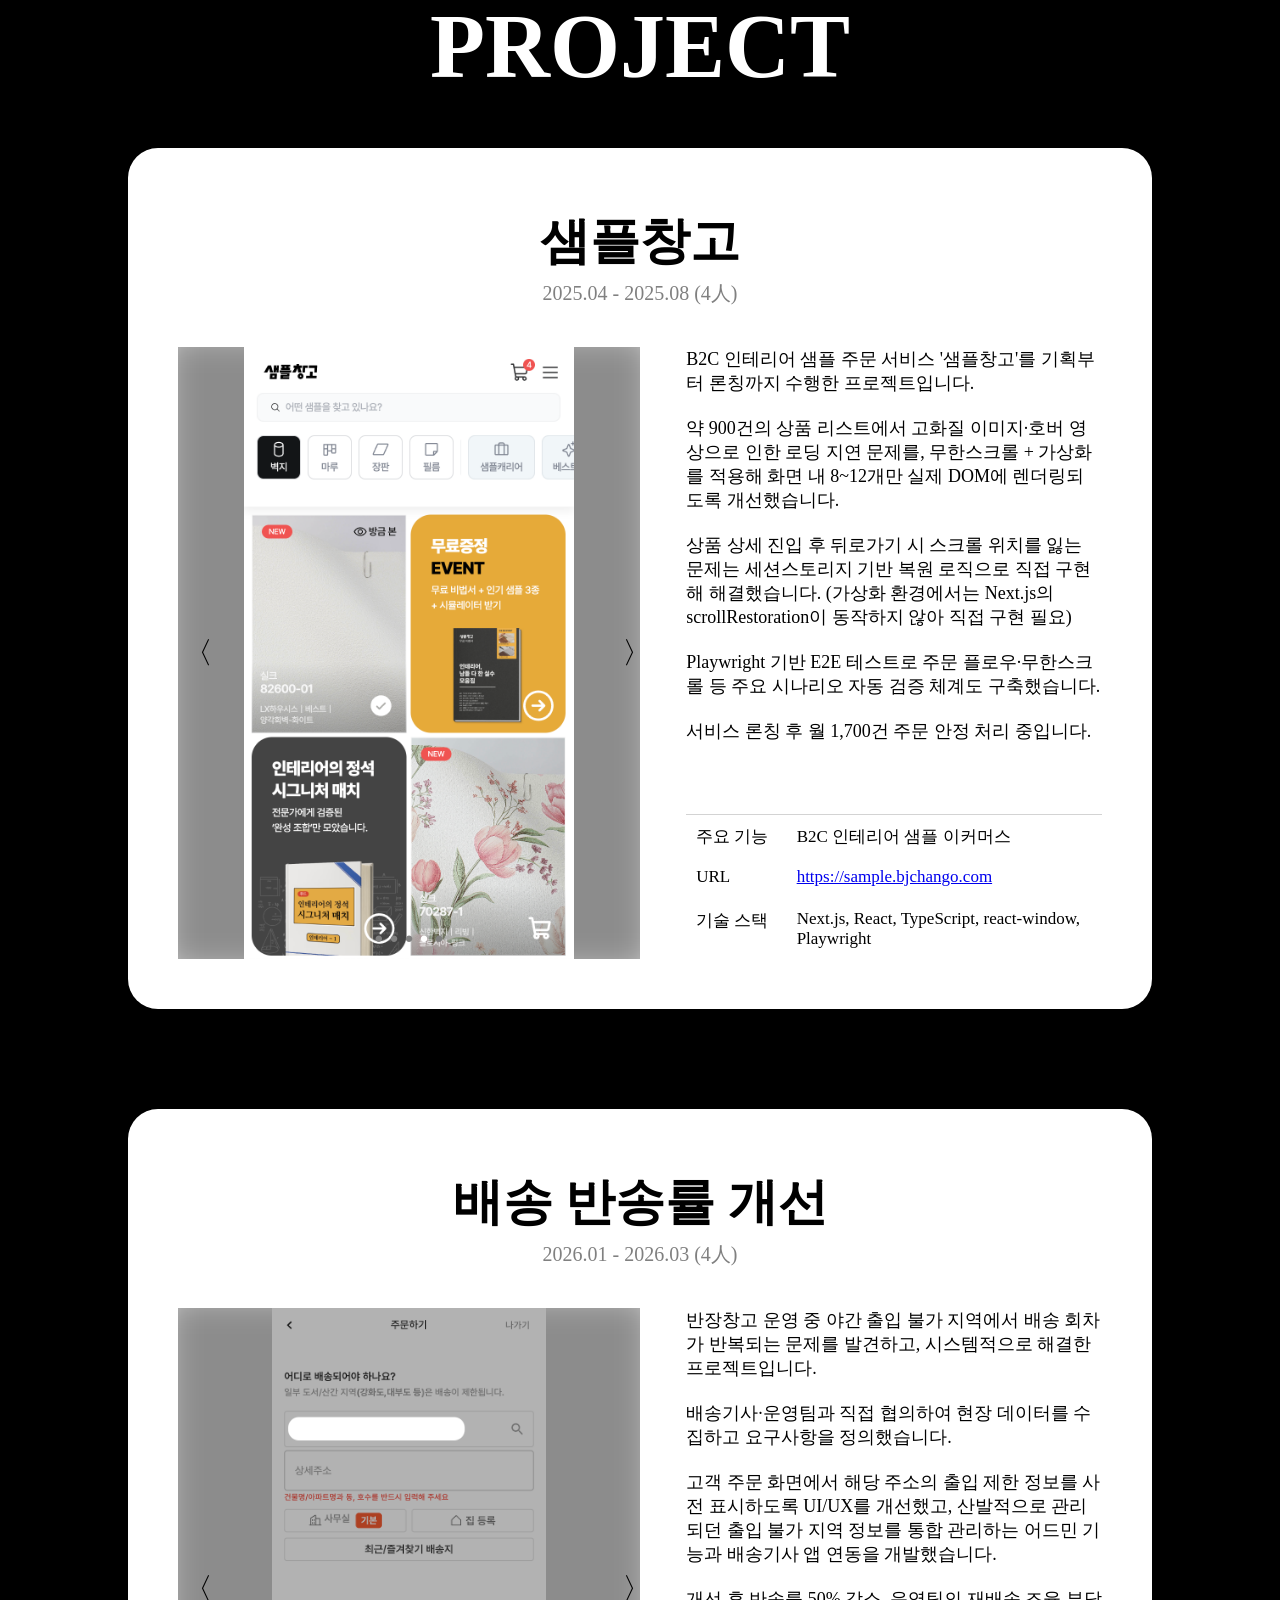
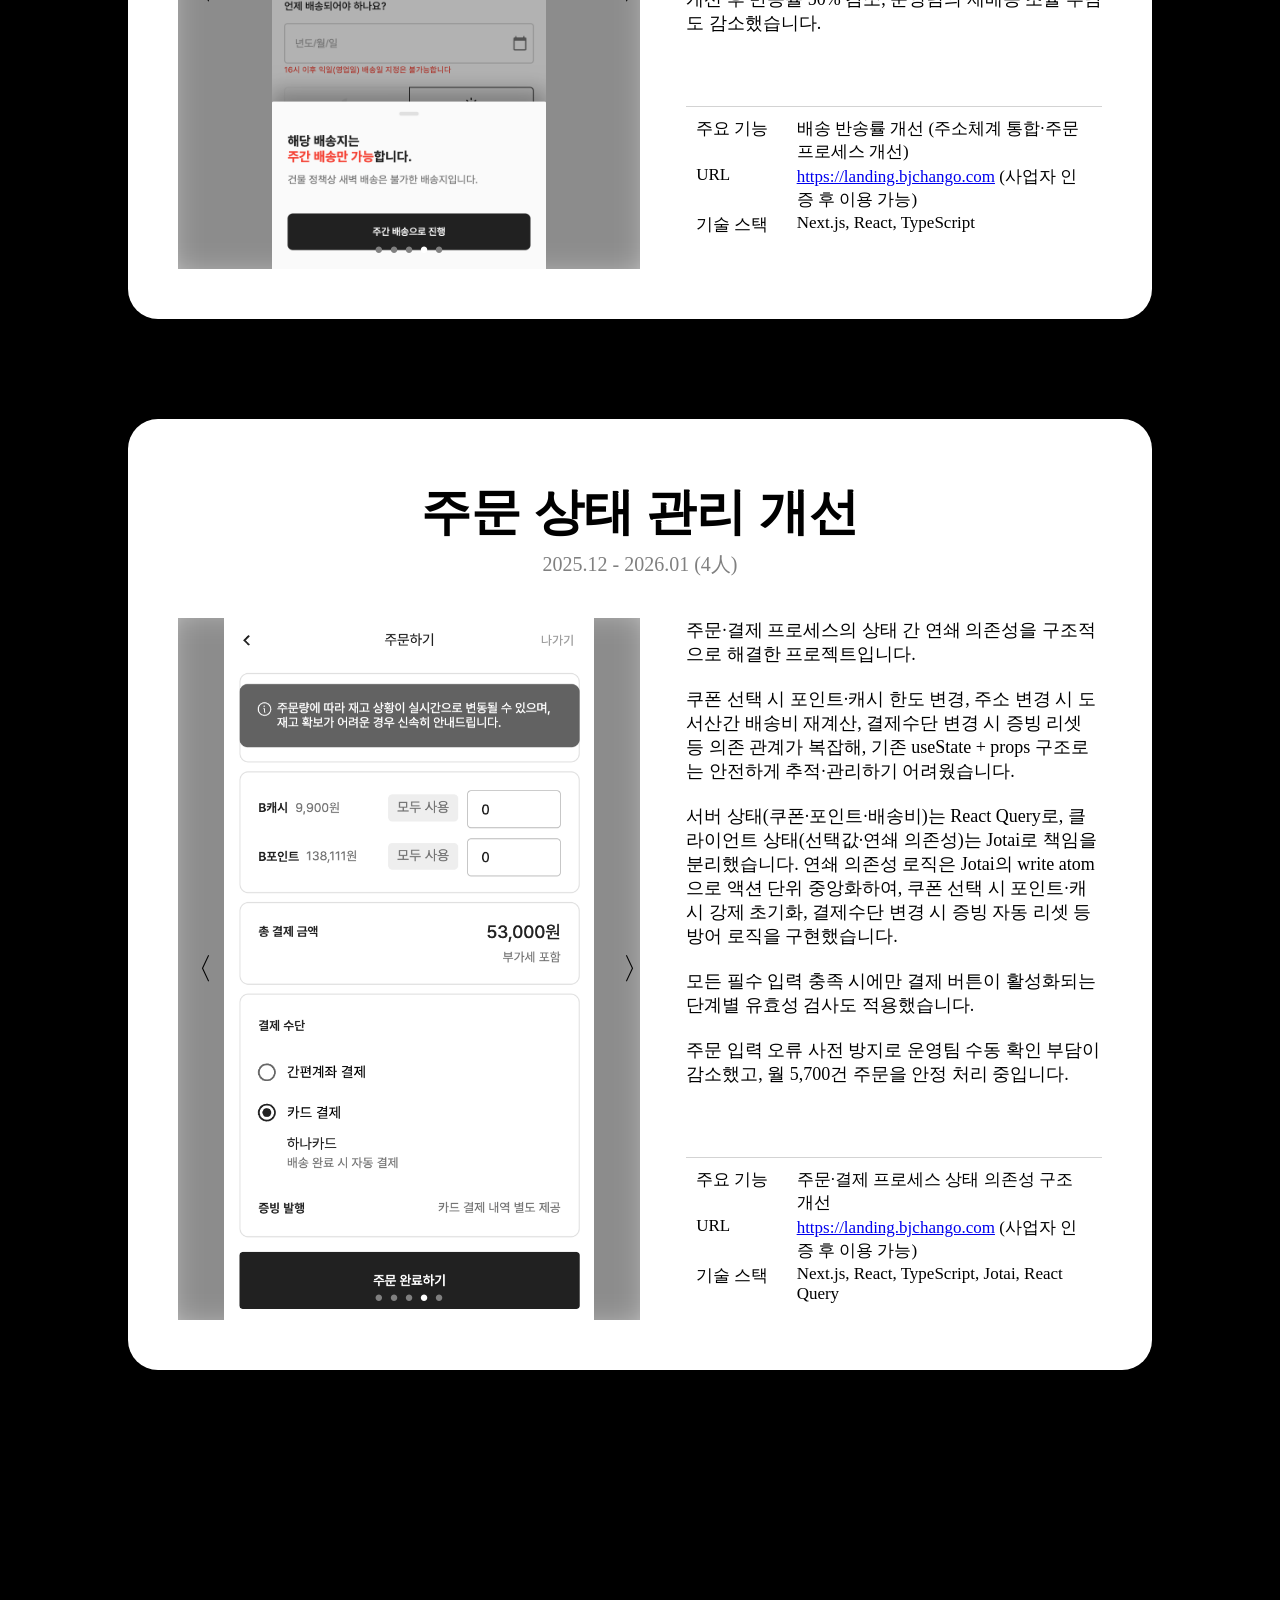
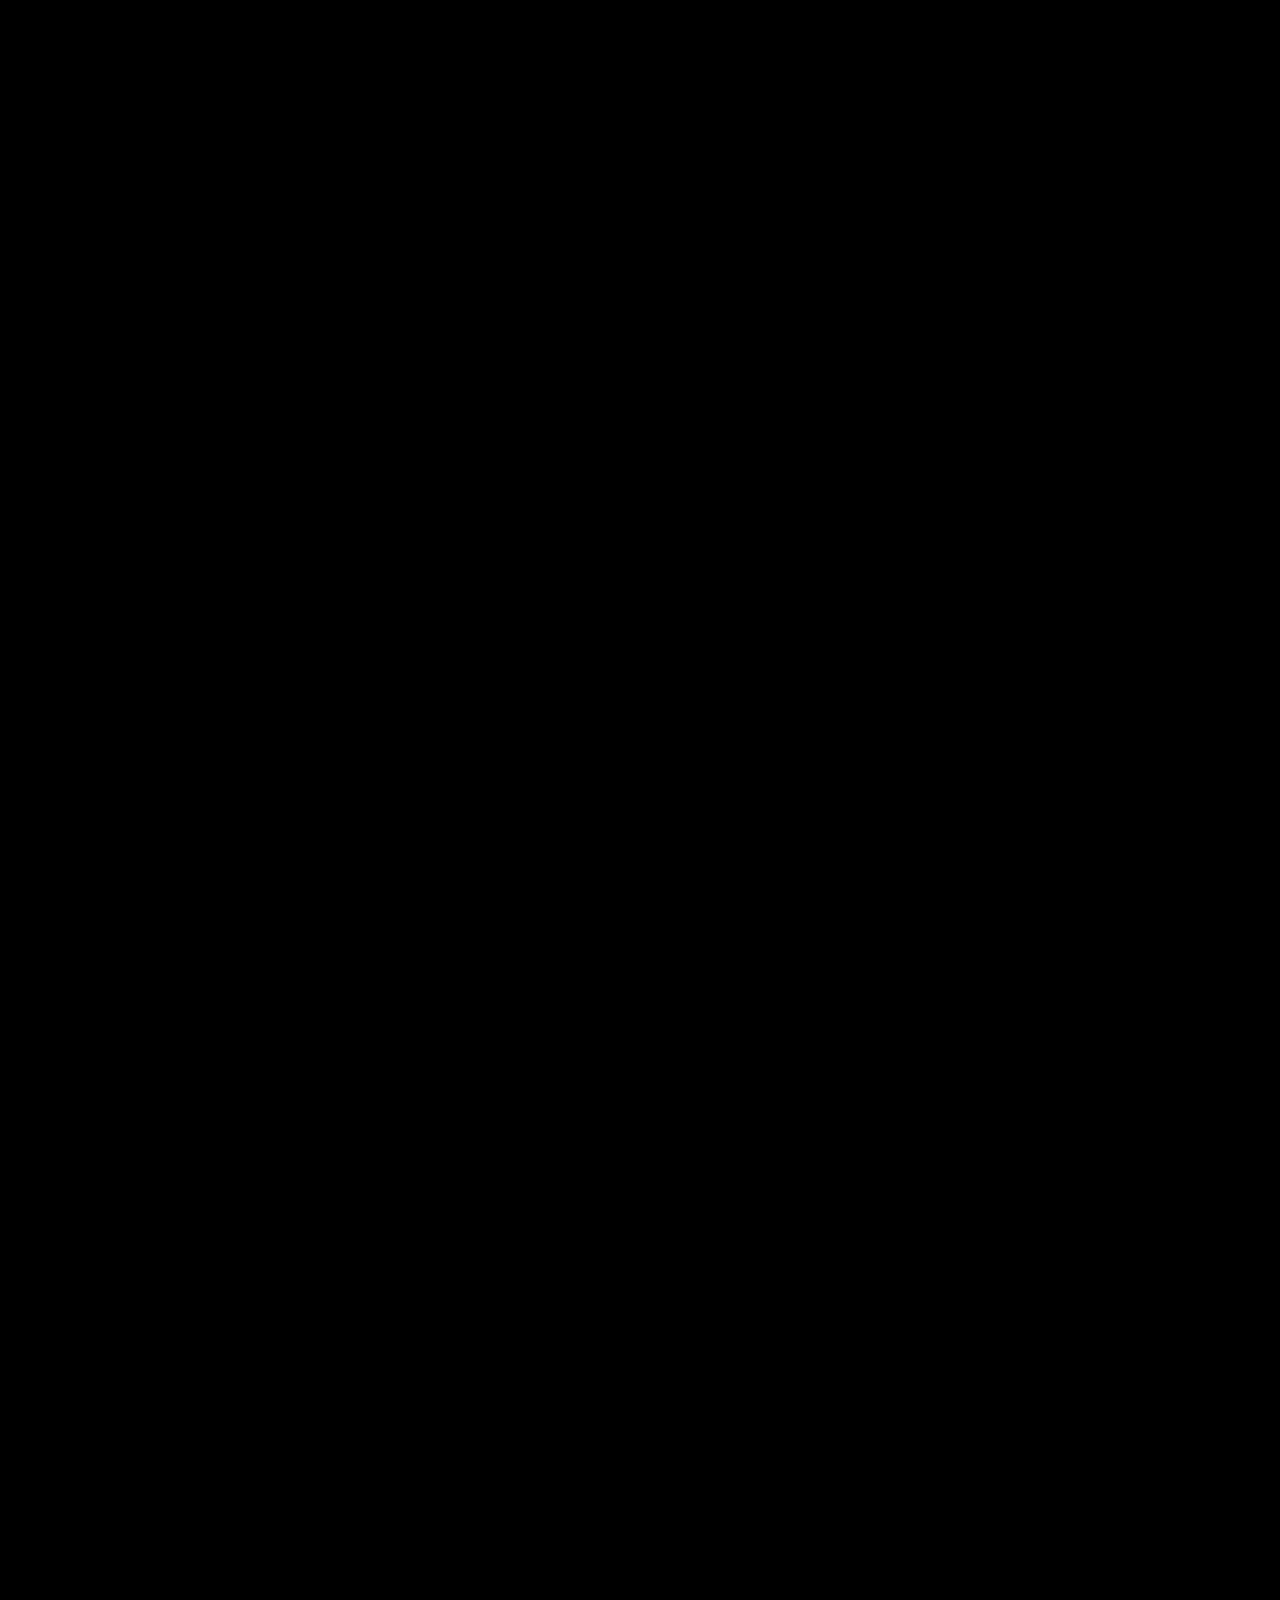
==== commit a8e1aab4: "Update index.html" ====
--- a/index.html
+++ b/index.html
@@ -193,7 +193,7 @@
                         <div class="career01-maincontent-desc">
                             하나금융TI는 하나금융그룹 계열사로, <span style="font-weight: 600;">그룹 내 IT서비스</span>를 제공하고 있습니다.<br>
                             <br>
-                            하나은행 단말인프라팀 소속으로 <span style="font-weight: 600;">은행 VDI 유지보수 업무(인프라 SM)</span>를 담당하였습니다.<br>
+                            하나은행 단말인프라팀 소속으로 <span style="font-weight: 600;">은행 VDI 유지보수 업무(SM) 및 SI 업무</span>를 담당하였습니다.<br>
                             <br>
                         </div>
                     </div>
@@ -210,6 +210,20 @@
                         <div class="career01-subcontent01-desc">
                             MS-SQL 기반 인프라 자원 점검·운영 자동화 스크립트를 작성하여 반복 업무를 효율화하였습니다.
                         </div>
+                    </div>
+                </div>
+                <div class="career01-subcontent01-02">
+                    <div class="career01-subcontent01-task">🁢 하나은행 VDI 유지보수</div>
+                    <div class="career01-subcontent01-peri">2023.11 - 2024.08</div>
+                    <div class="career01-subcontent01-desc">
+                        하나은행 엔드포인트 보안 솔루션 및 VDI 시스템 운영 업무를 맡아 고객(행원)대응, 부서별 VM 할당 및 관리 등의 업무를 수행하였습니다.
+                    </div>
+                </div>
+                <div class="career01-subcontent01-02">
+                    <div class="career01-subcontent01-task">🁢 MS-SQL 기반 인프라 자원 점검·운영 자동화</div>
+                    <div class="career01-subcontent01-peri">2023.11 - 2024.08</div>
+                    <div class="career01-subcontent01-desc">
+                        MS-SQL 기반 인프라 자원 점검·운영 자동화 스크립트를 작성하여 반복 업무를 효율화하였습니다.
                     </div>
                 </div>
                 <div class="career01-subcontent01-02">
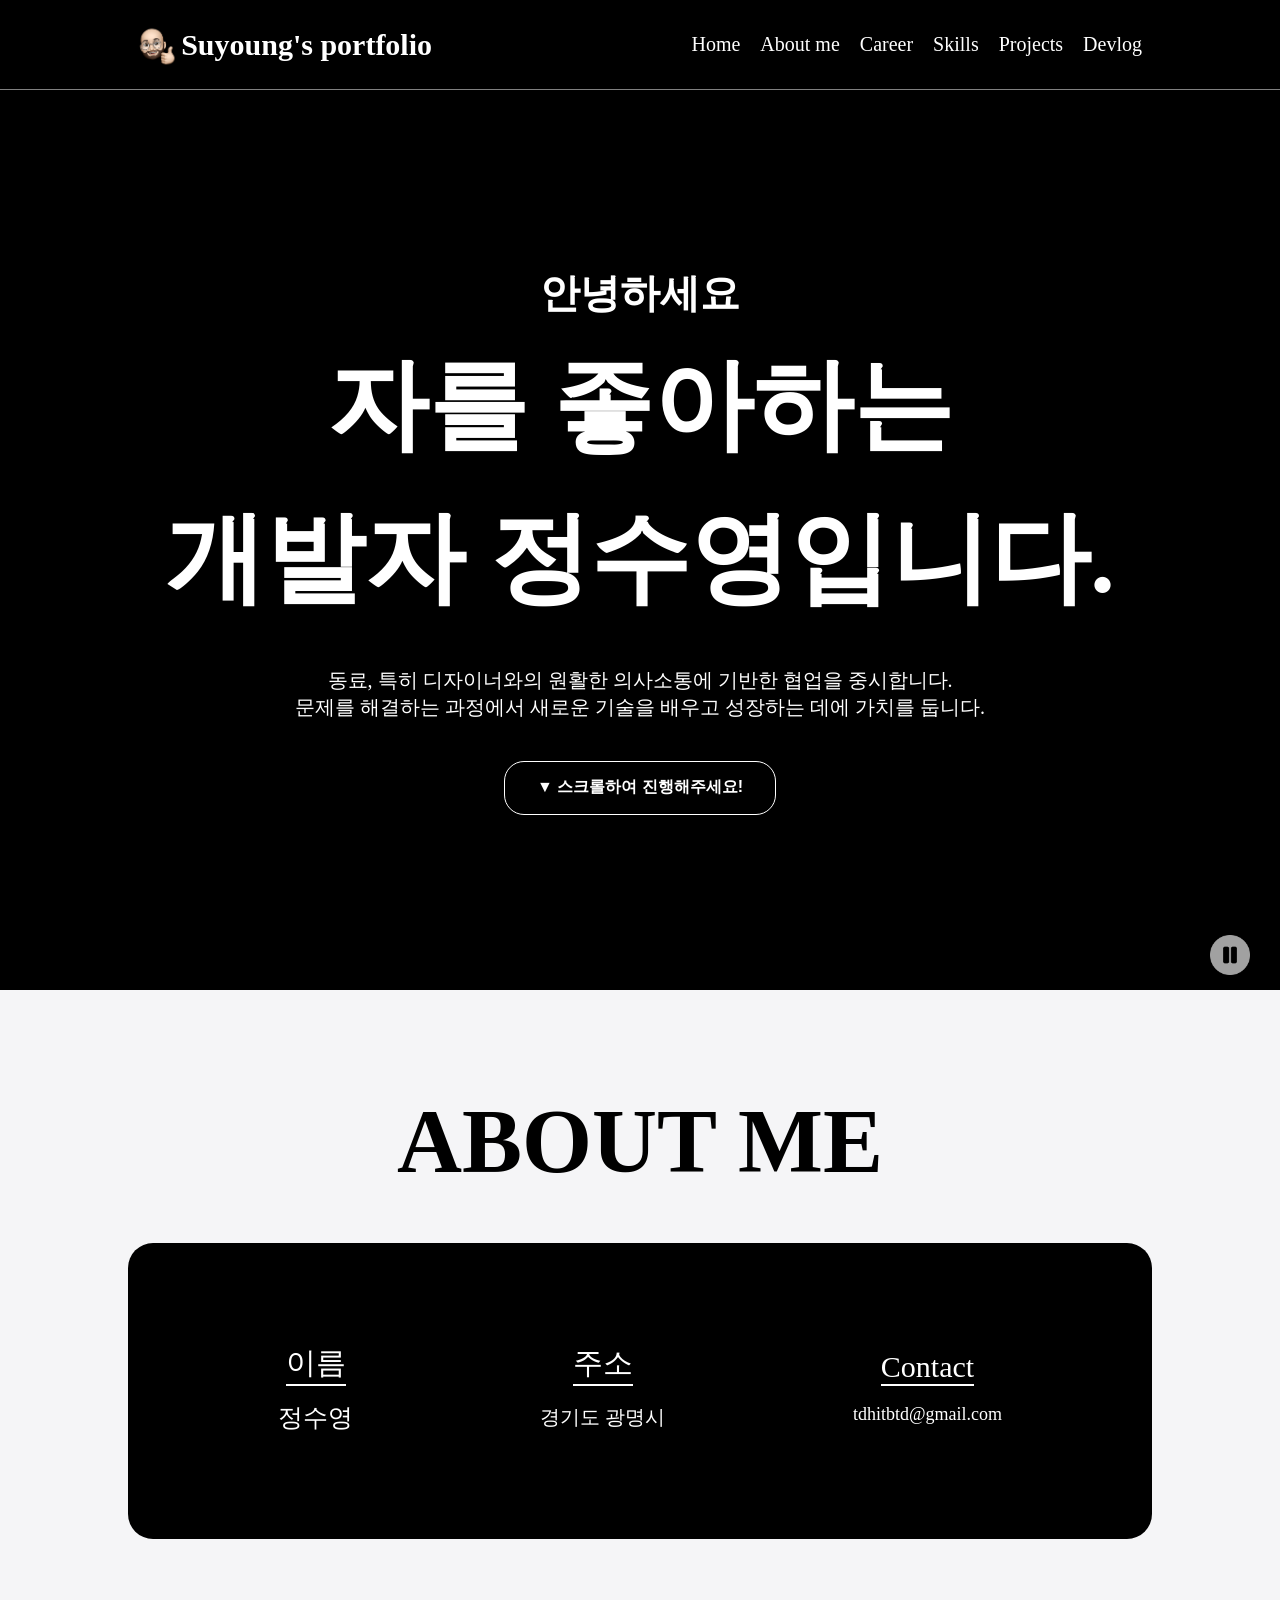
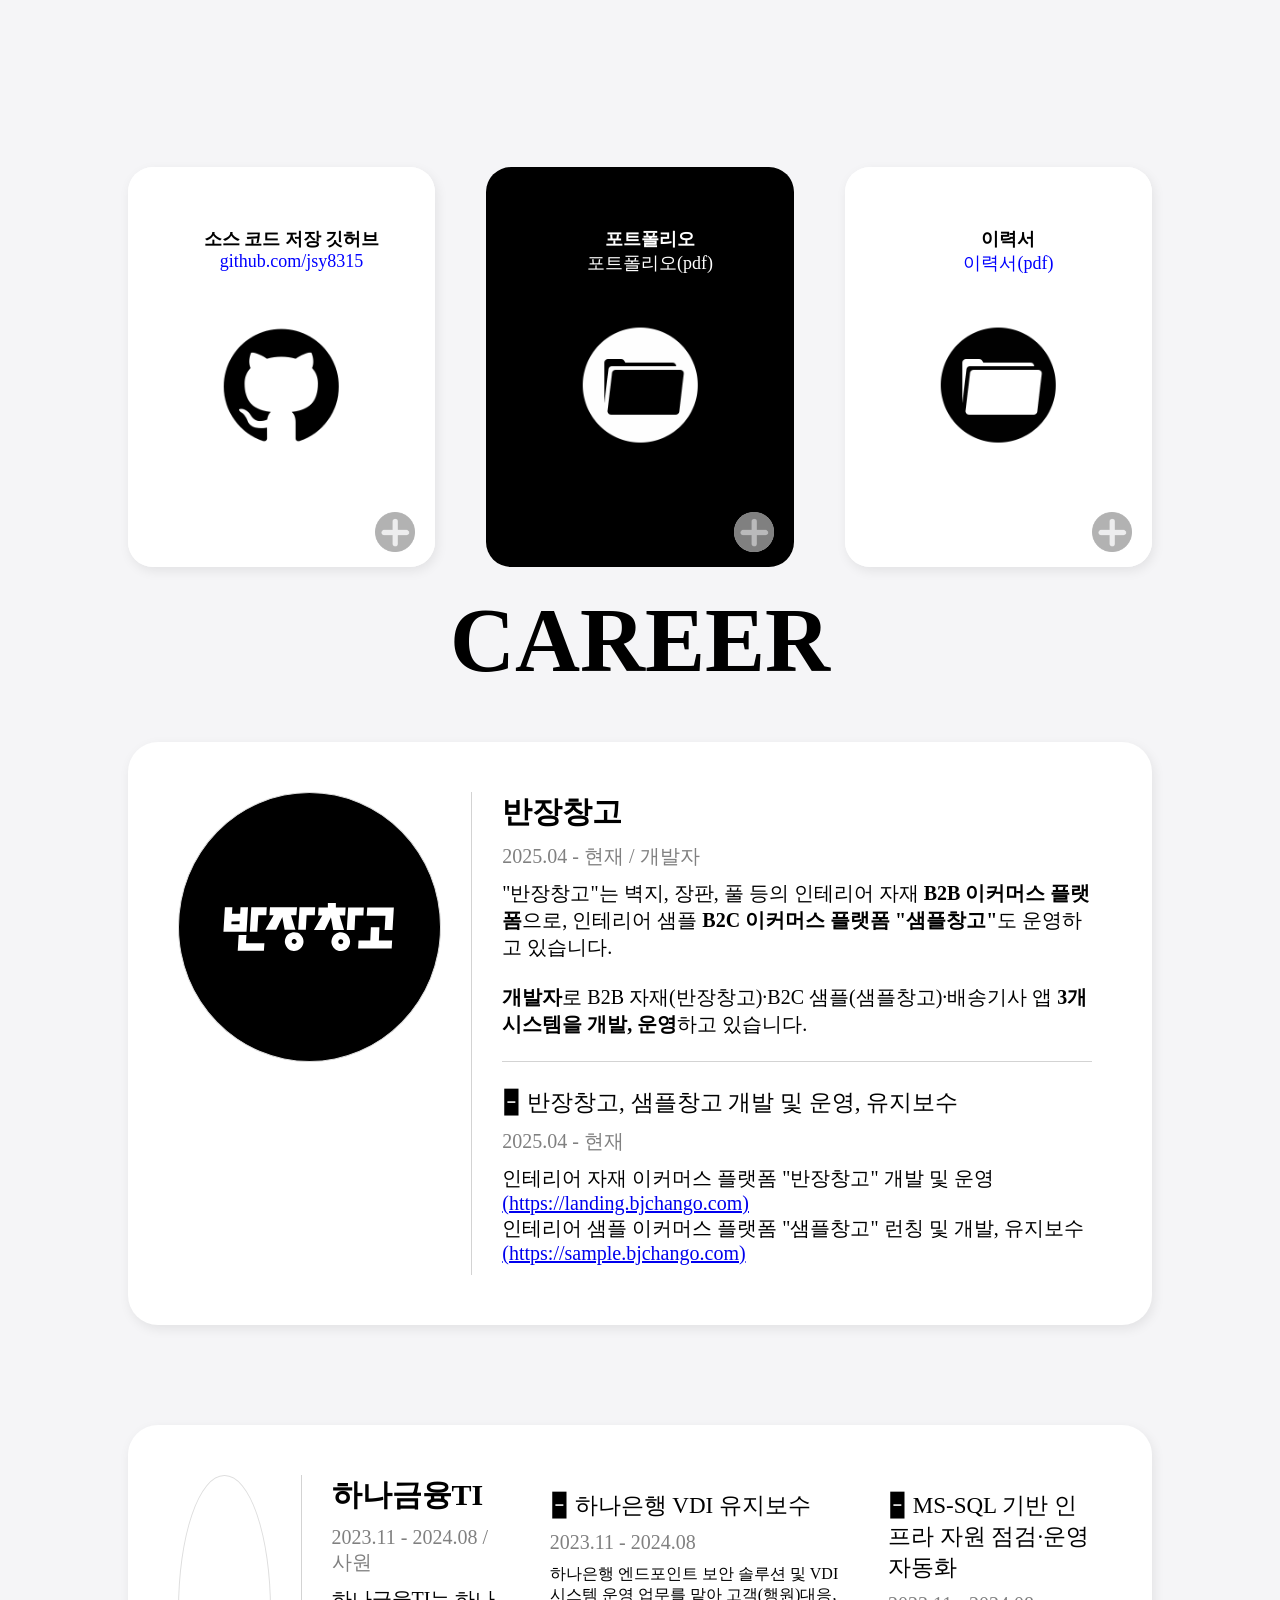
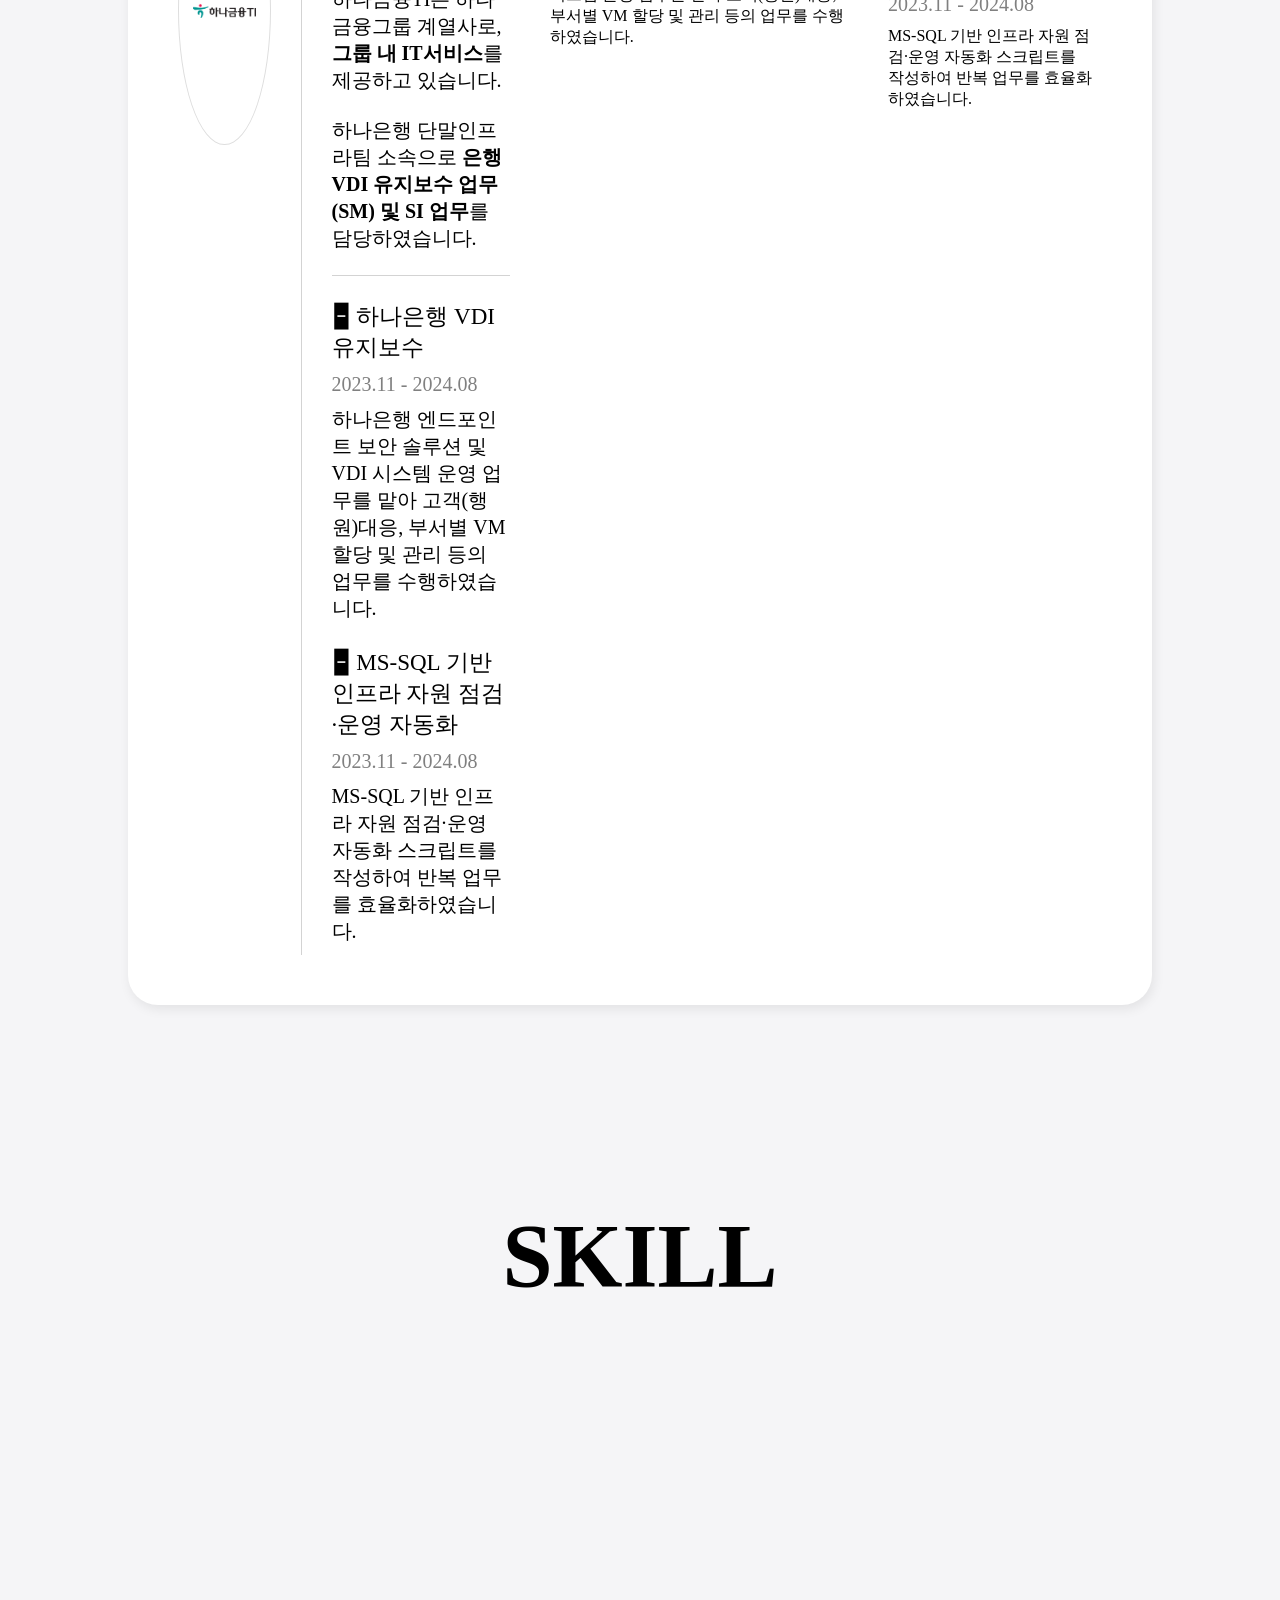
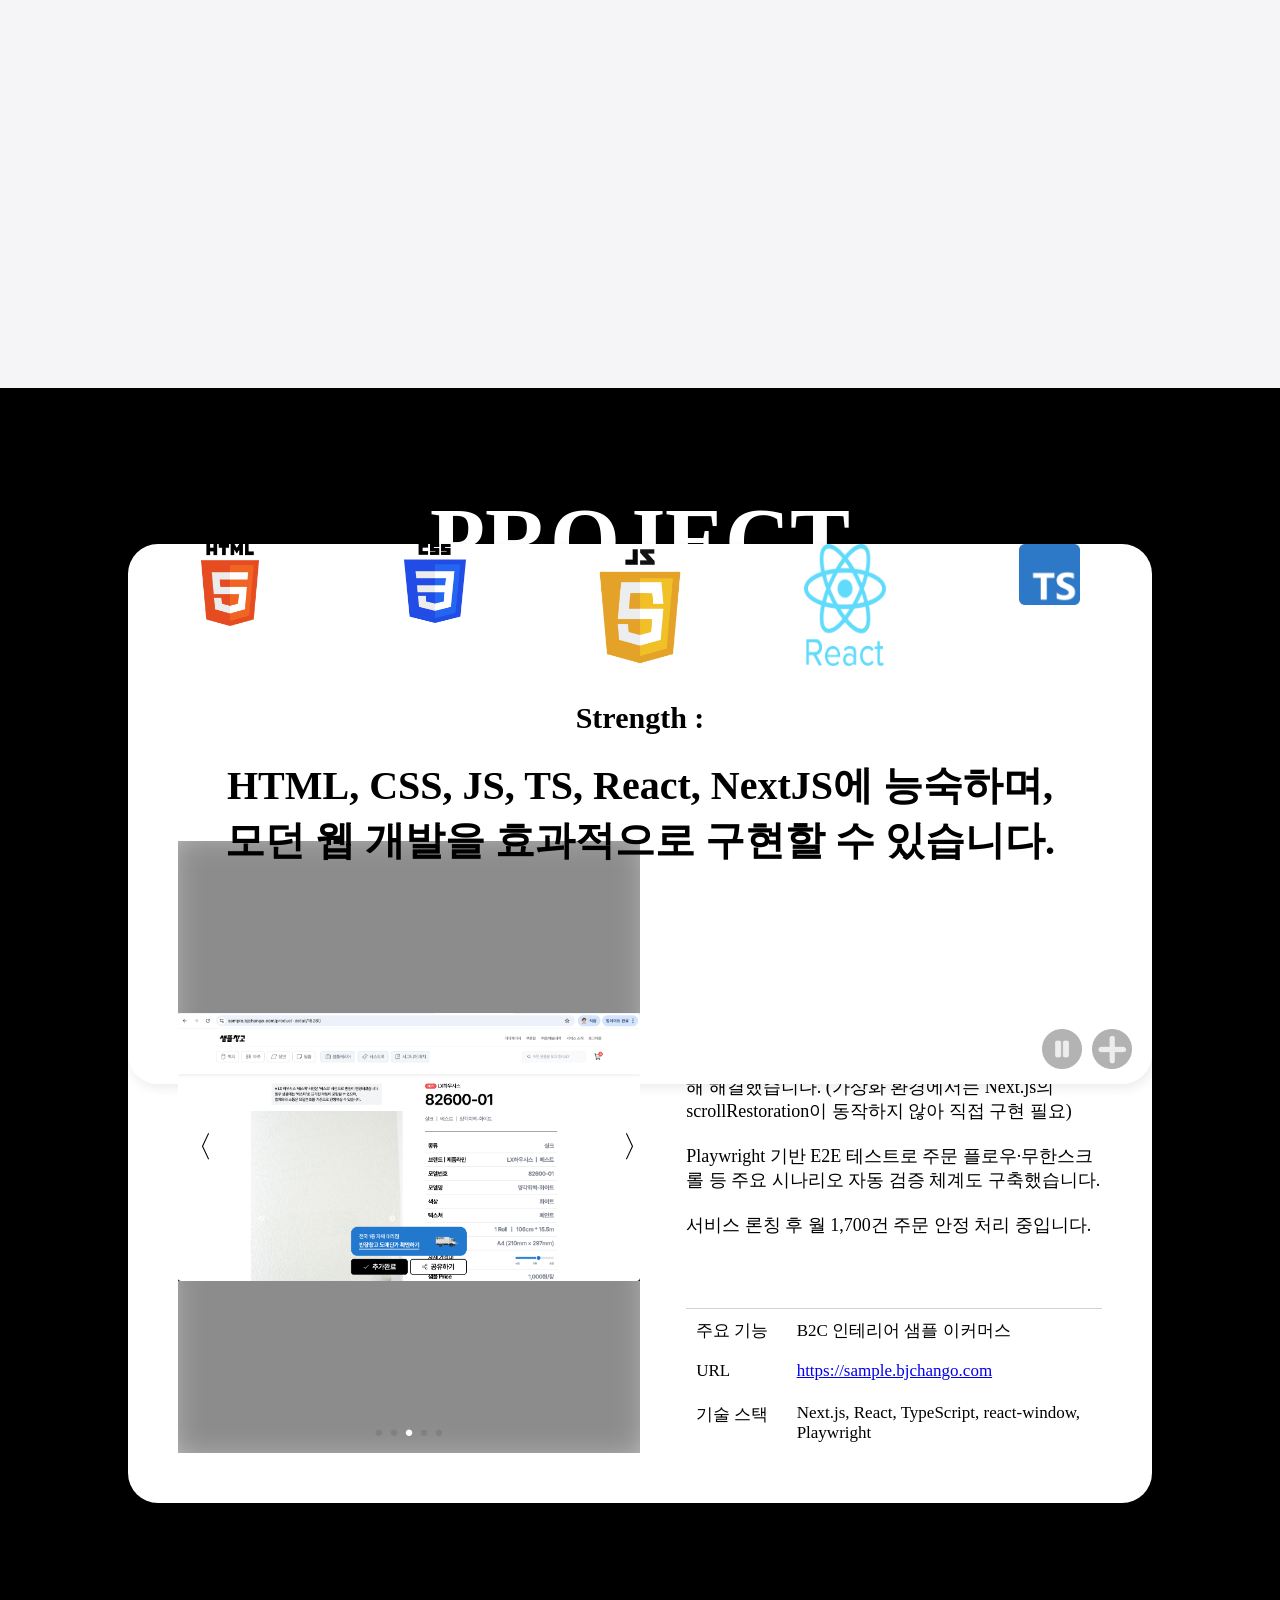
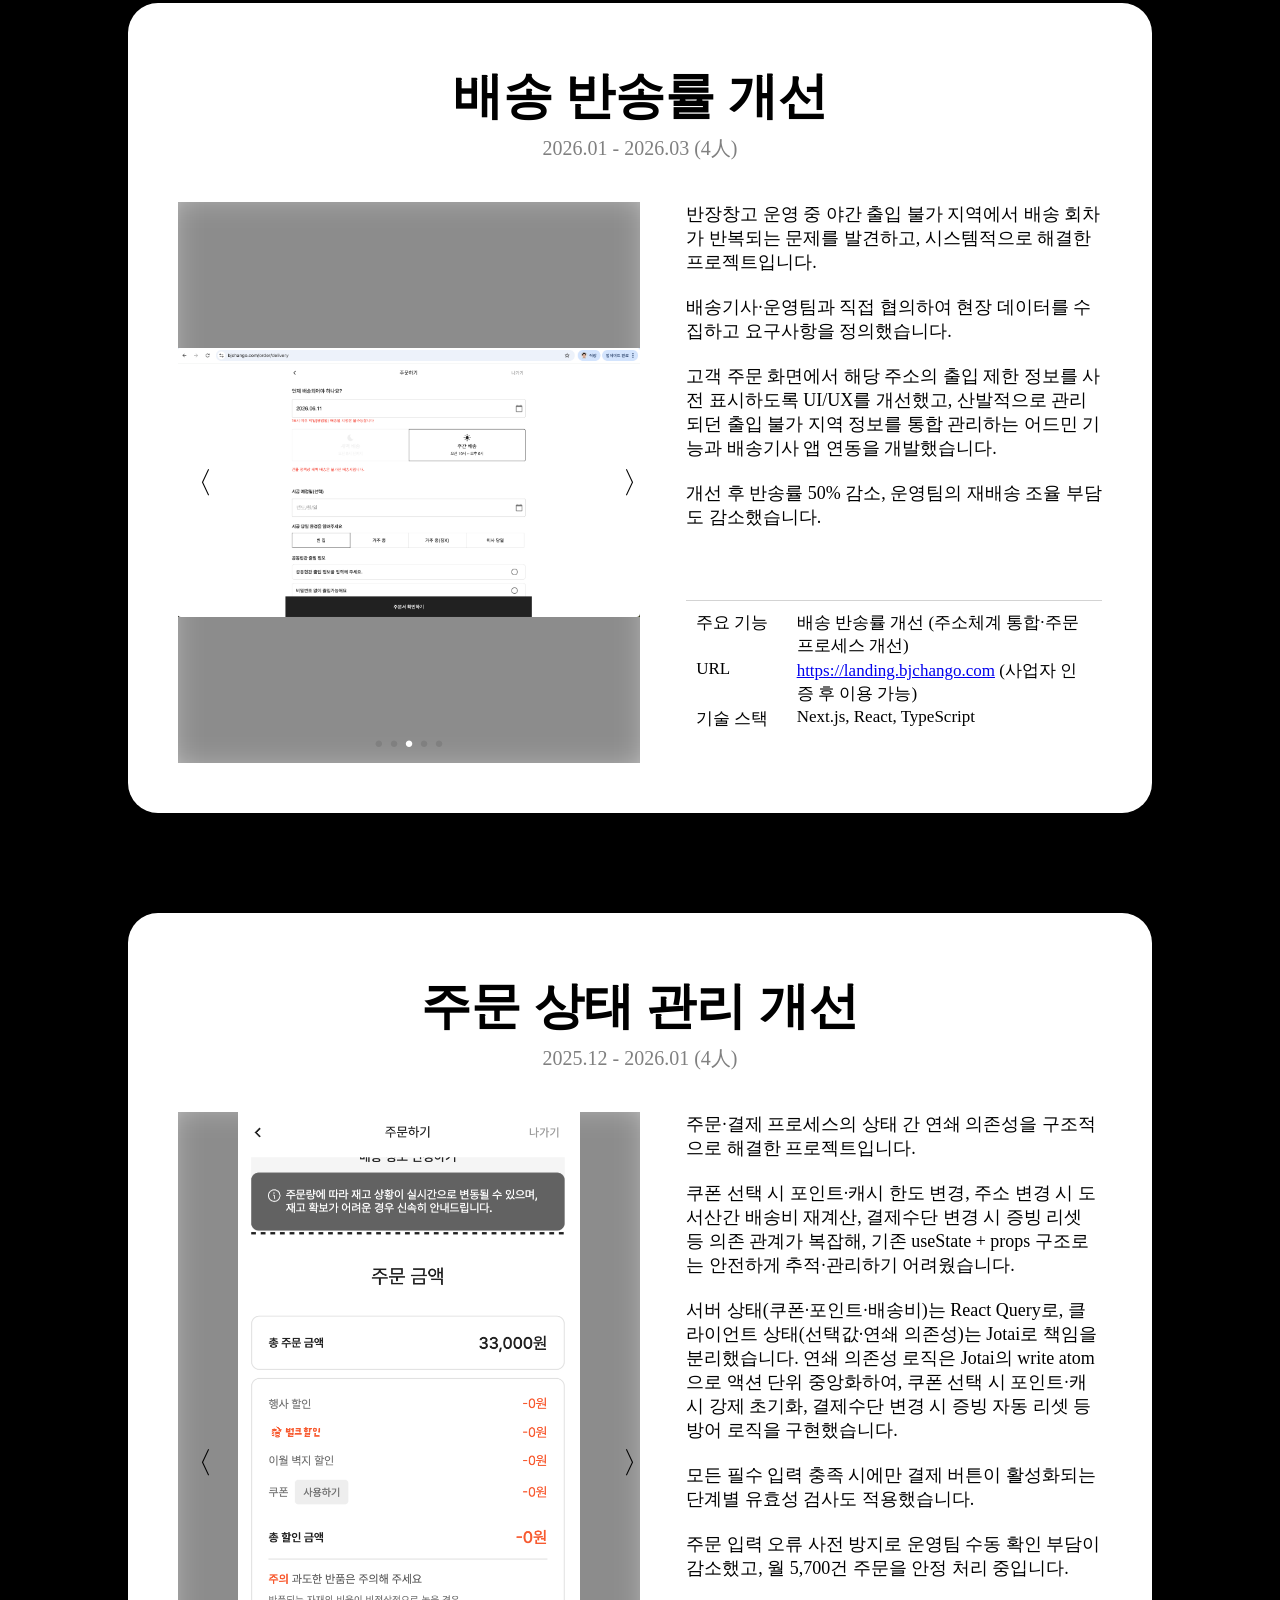
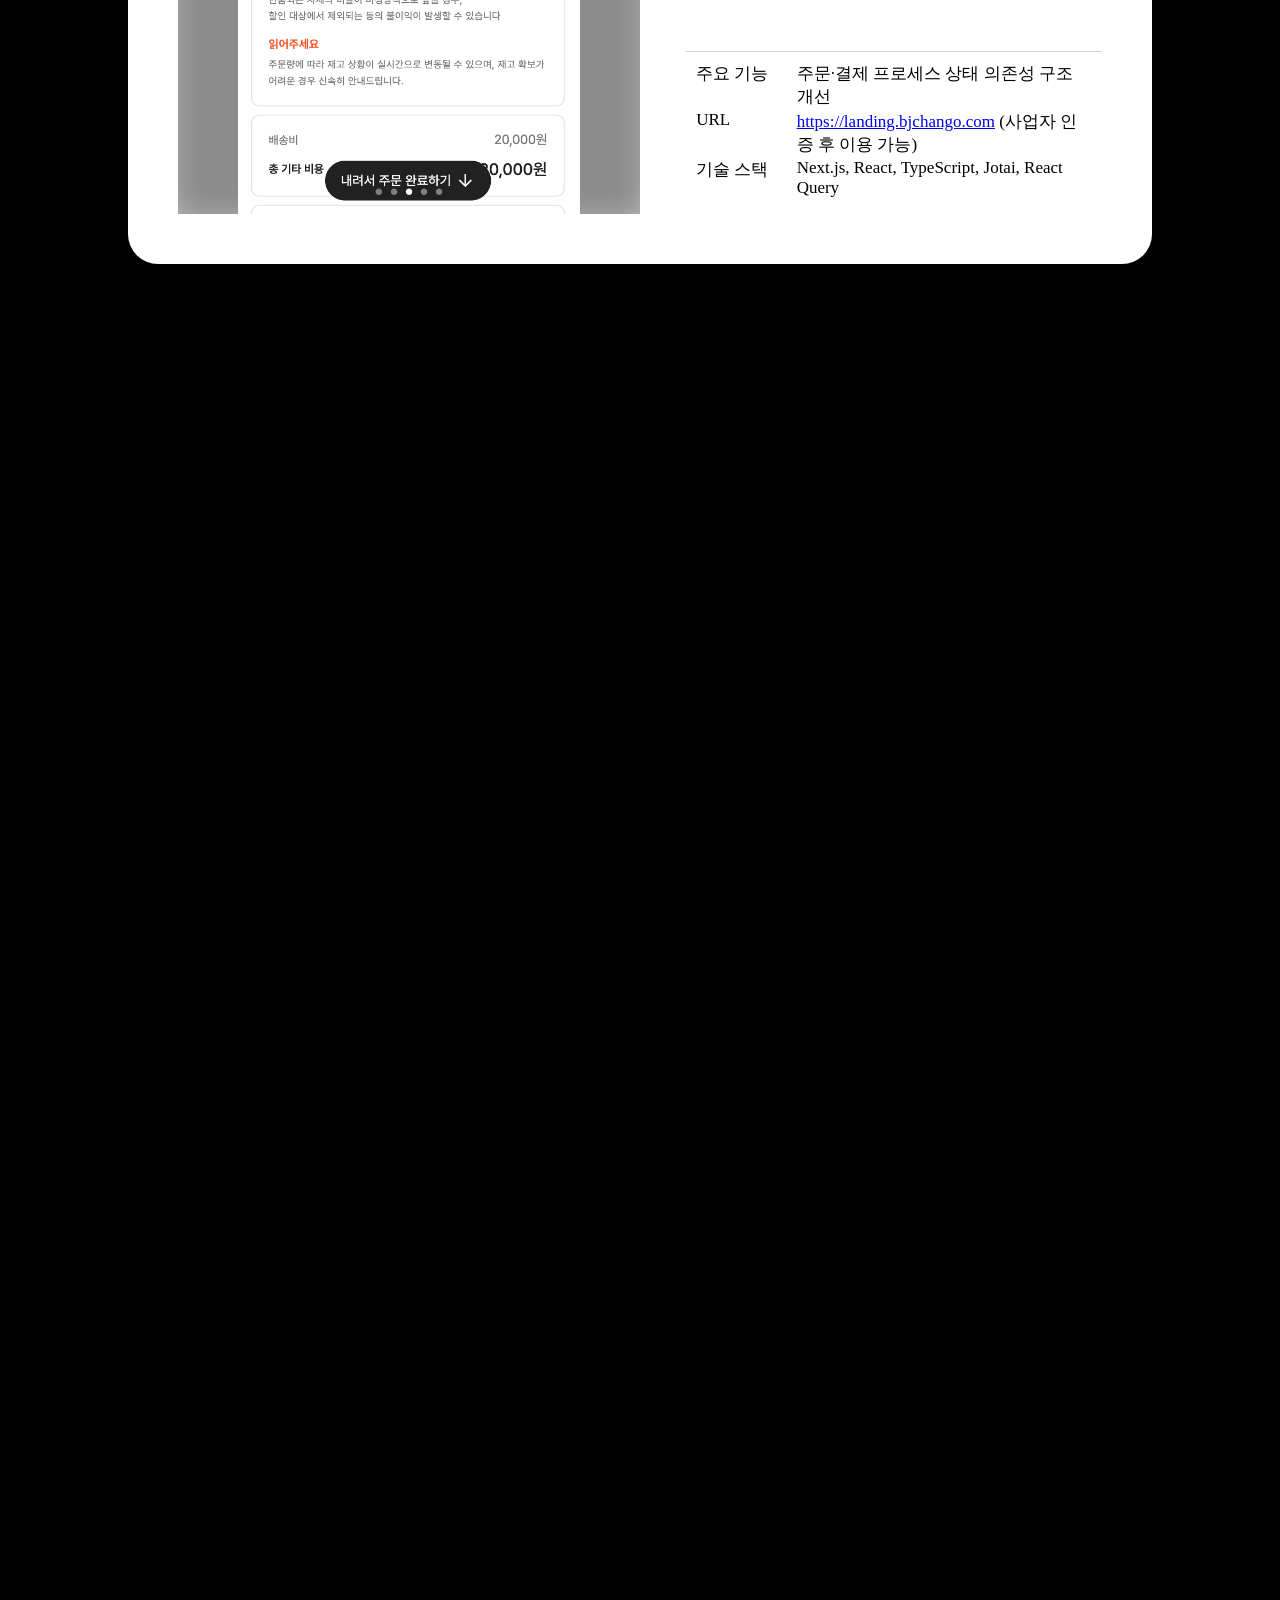
==== commit 3065abdb: "Update index.html" ====
--- a/index.html
+++ b/index.html
@@ -226,14 +226,14 @@
                         MS-SQL 기반 인프라 자원 점검·운영 자동화 스크립트를 작성하여 반복 업무를 효율화하였습니다.
                     </div>
                 </div>
-                <div class="career01-subcontent01-02">
+                <div class="career01-subcontent01-03">
                     <div class="career01-subcontent01-task">🁢 하나은행 VDI 유지보수</div>
                     <div class="career01-subcontent01-peri">2023.11 - 2024.08</div>
                     <div class="career01-subcontent01-desc">
                         하나은행 엔드포인트 보안 솔루션 및 VDI 시스템 운영 업무를 맡아 고객(행원)대응, 부서별 VM 할당 및 관리 등의 업무를 수행하였습니다.
                     </div>
                 </div>
-                <div class="career01-subcontent01-02">
+                <div class="career01-subcontent01-03">
                     <div class="career01-subcontent01-task">🁢 MS-SQL 기반 인프라 자원 점검·운영 자동화</div>
                     <div class="career01-subcontent01-peri">2023.11 - 2024.08</div>
                     <div class="career01-subcontent01-desc">
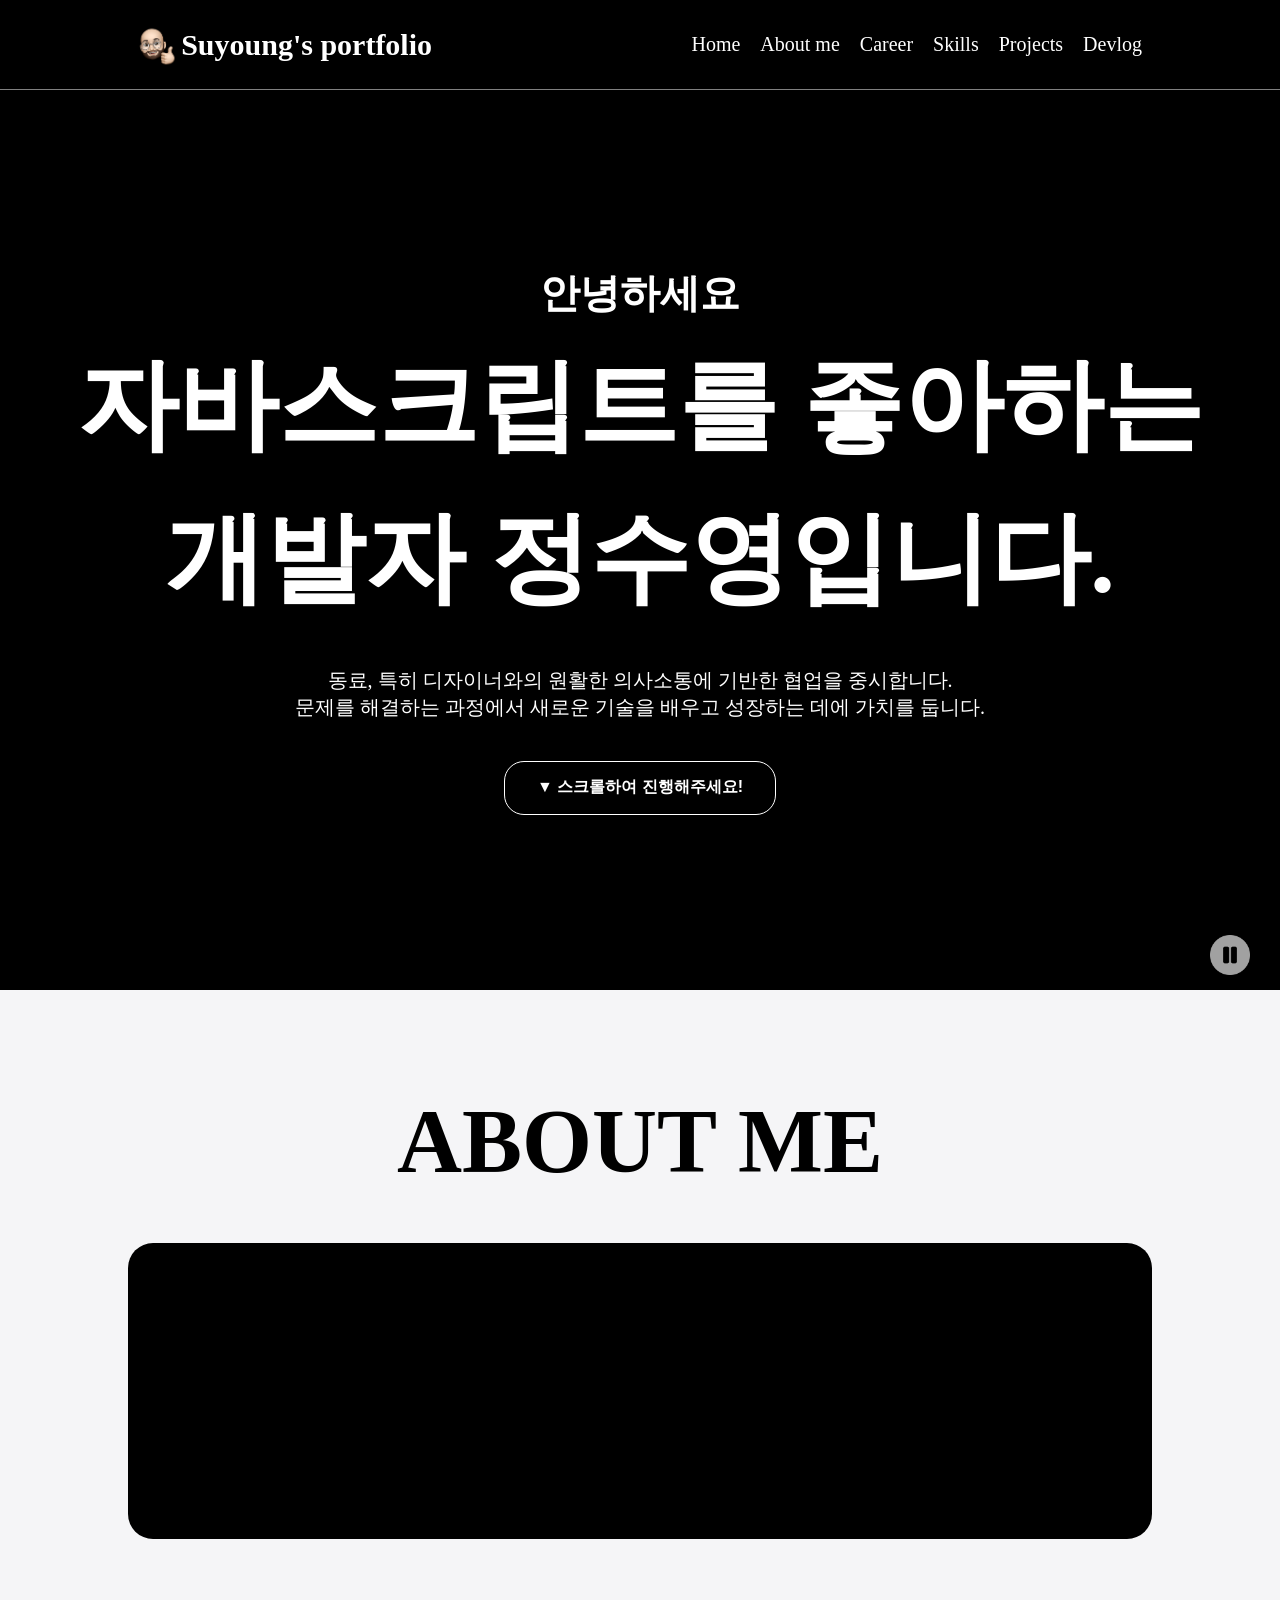
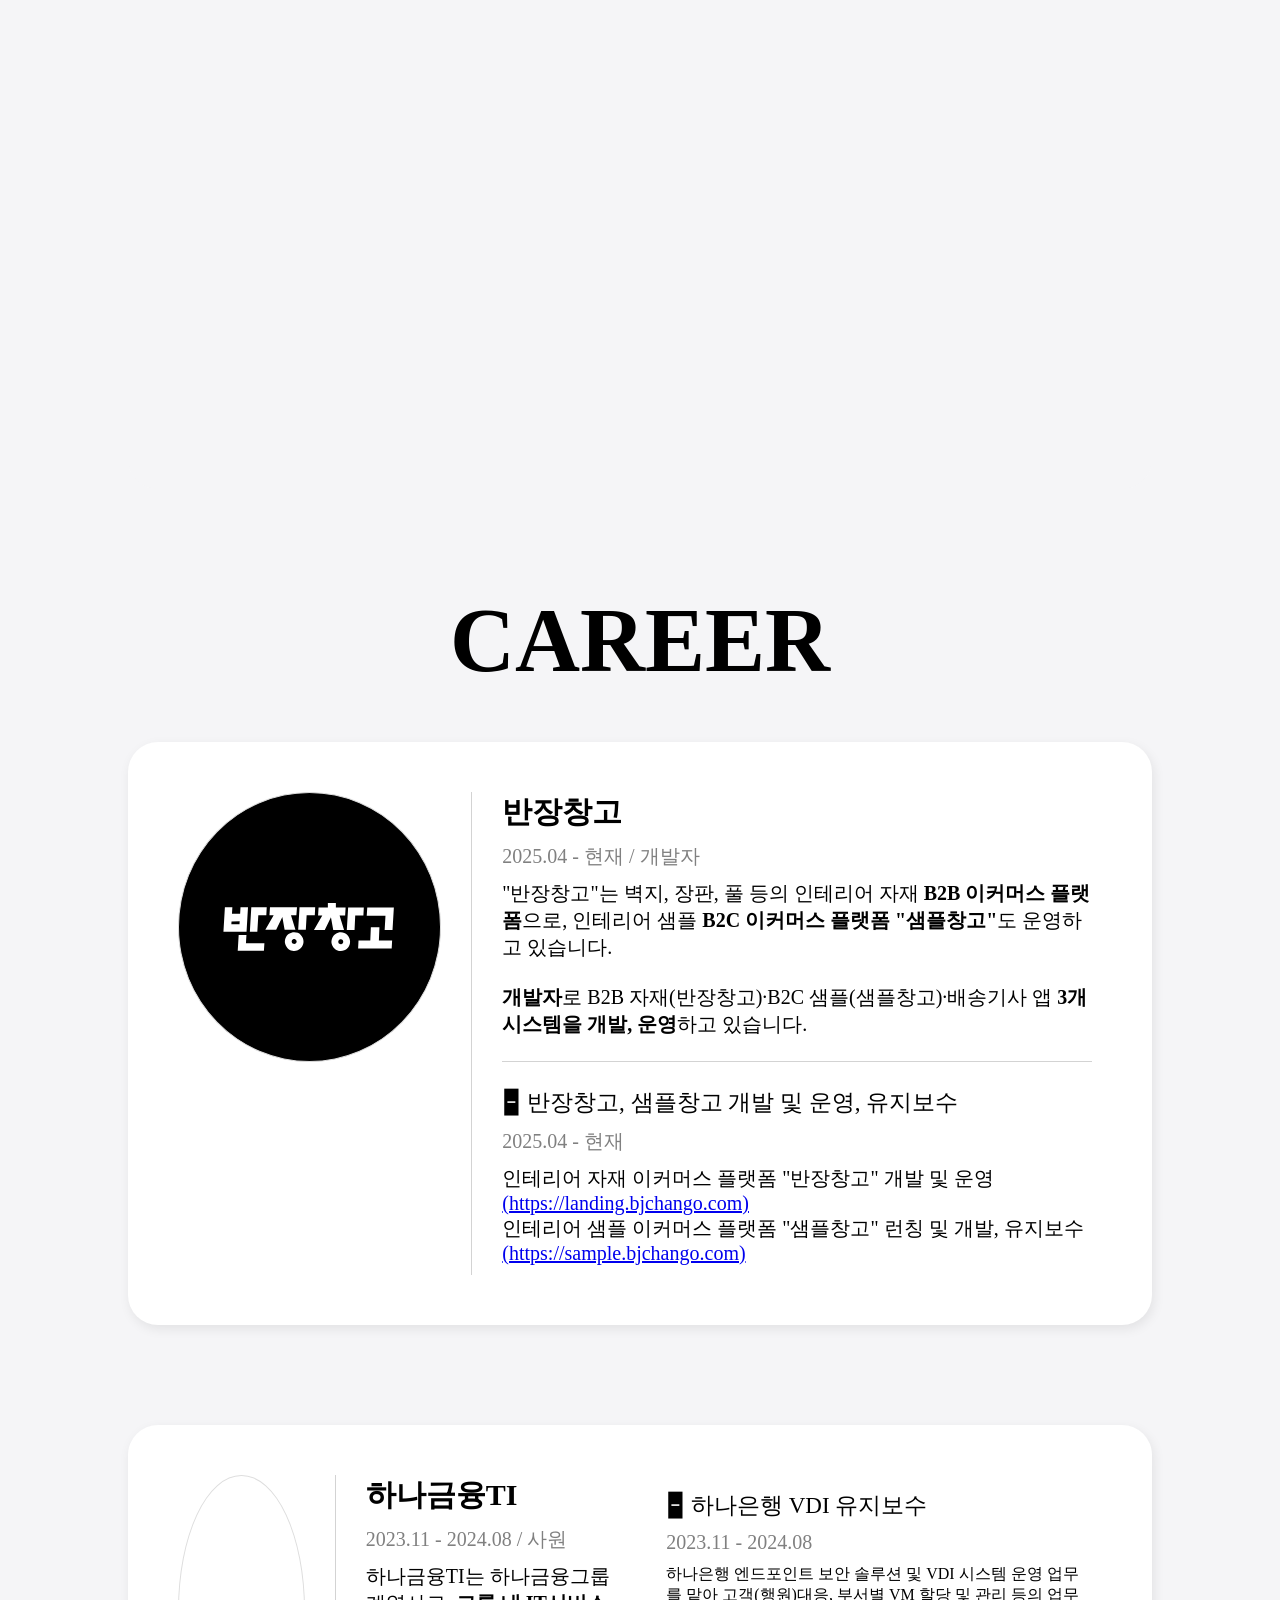
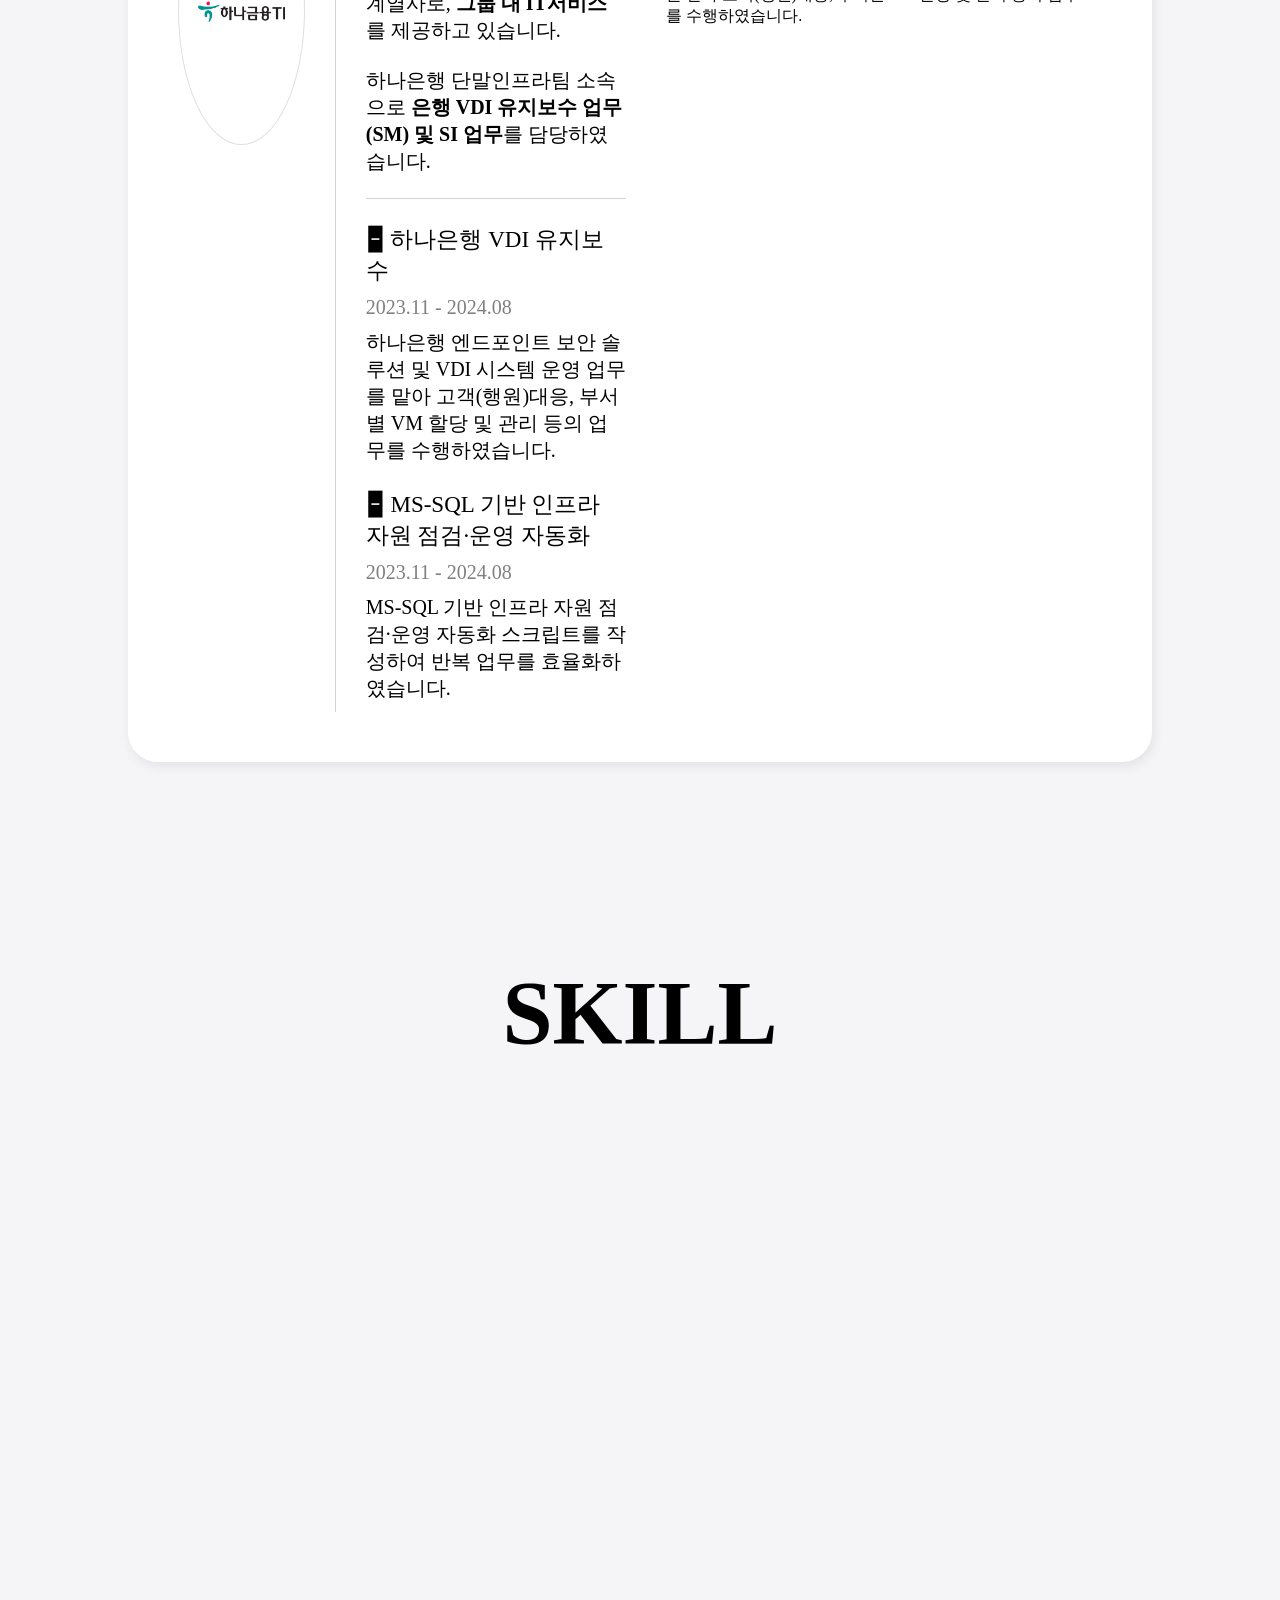
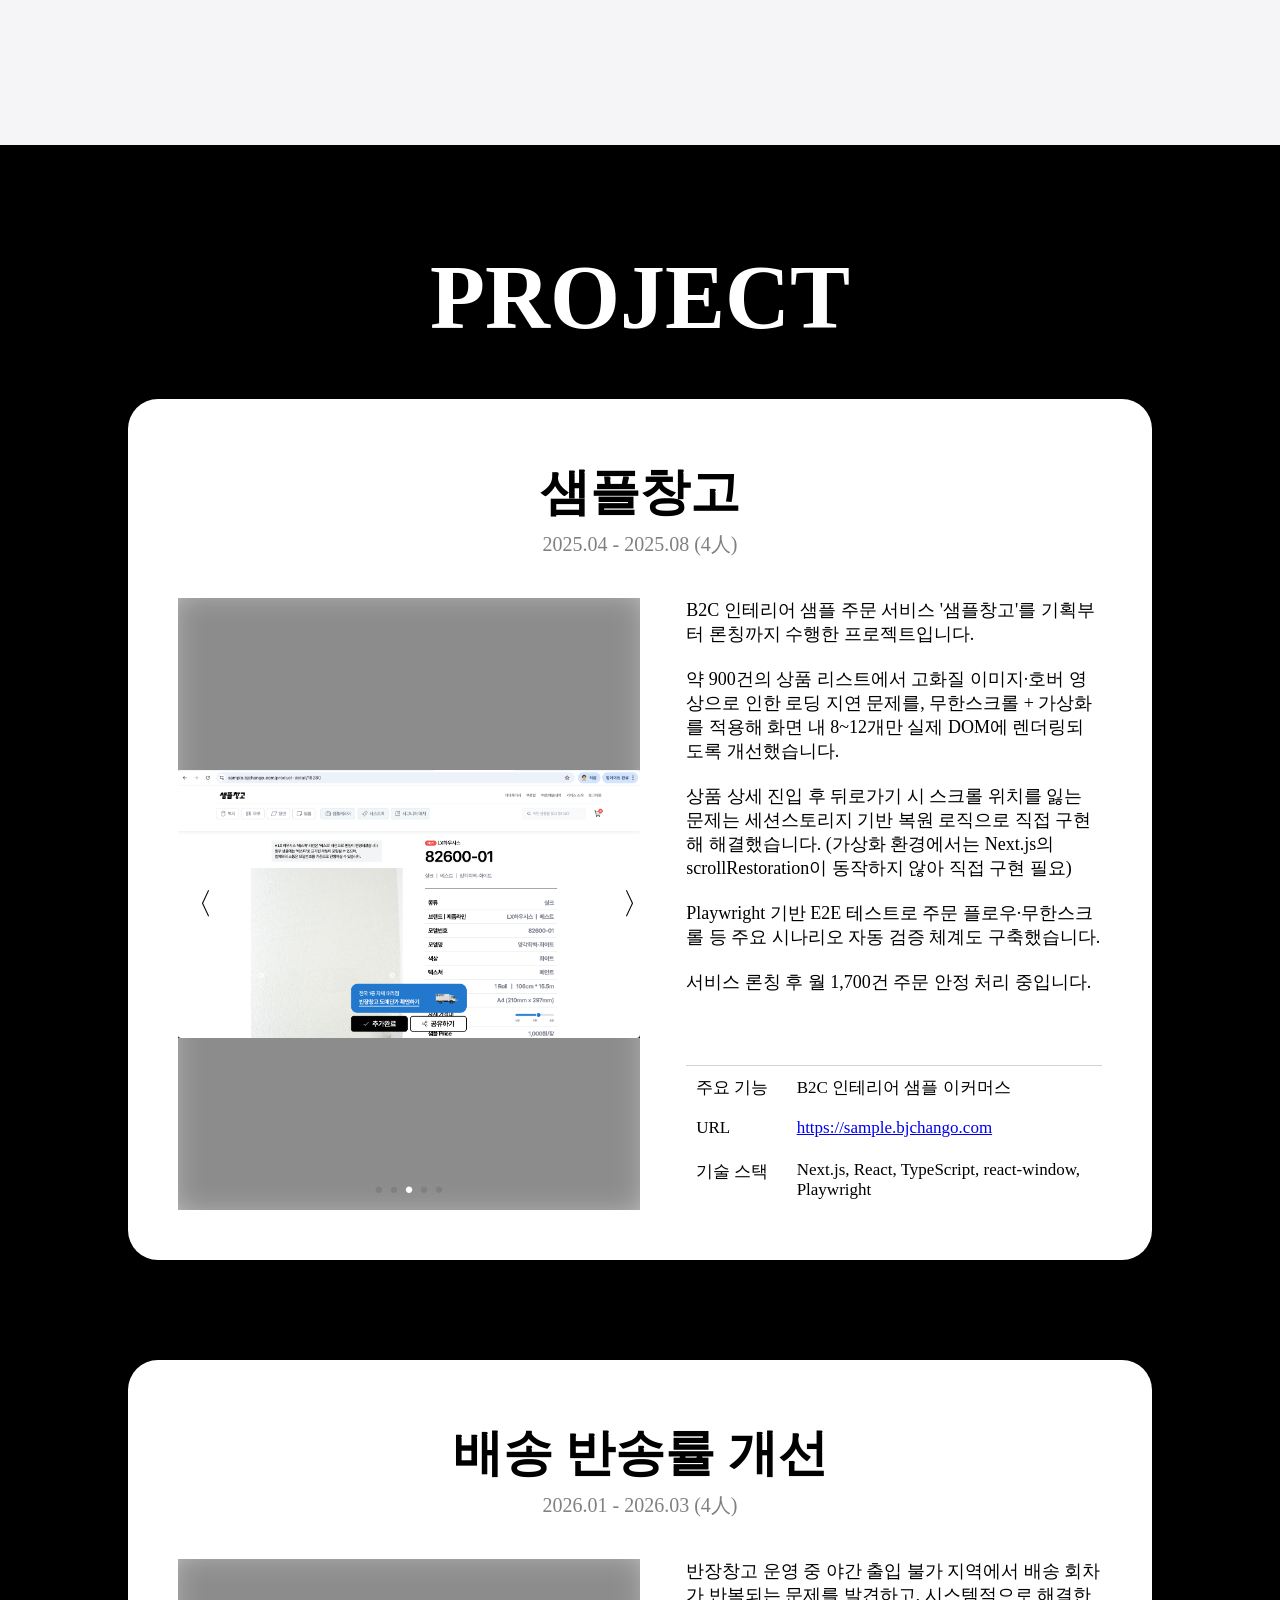
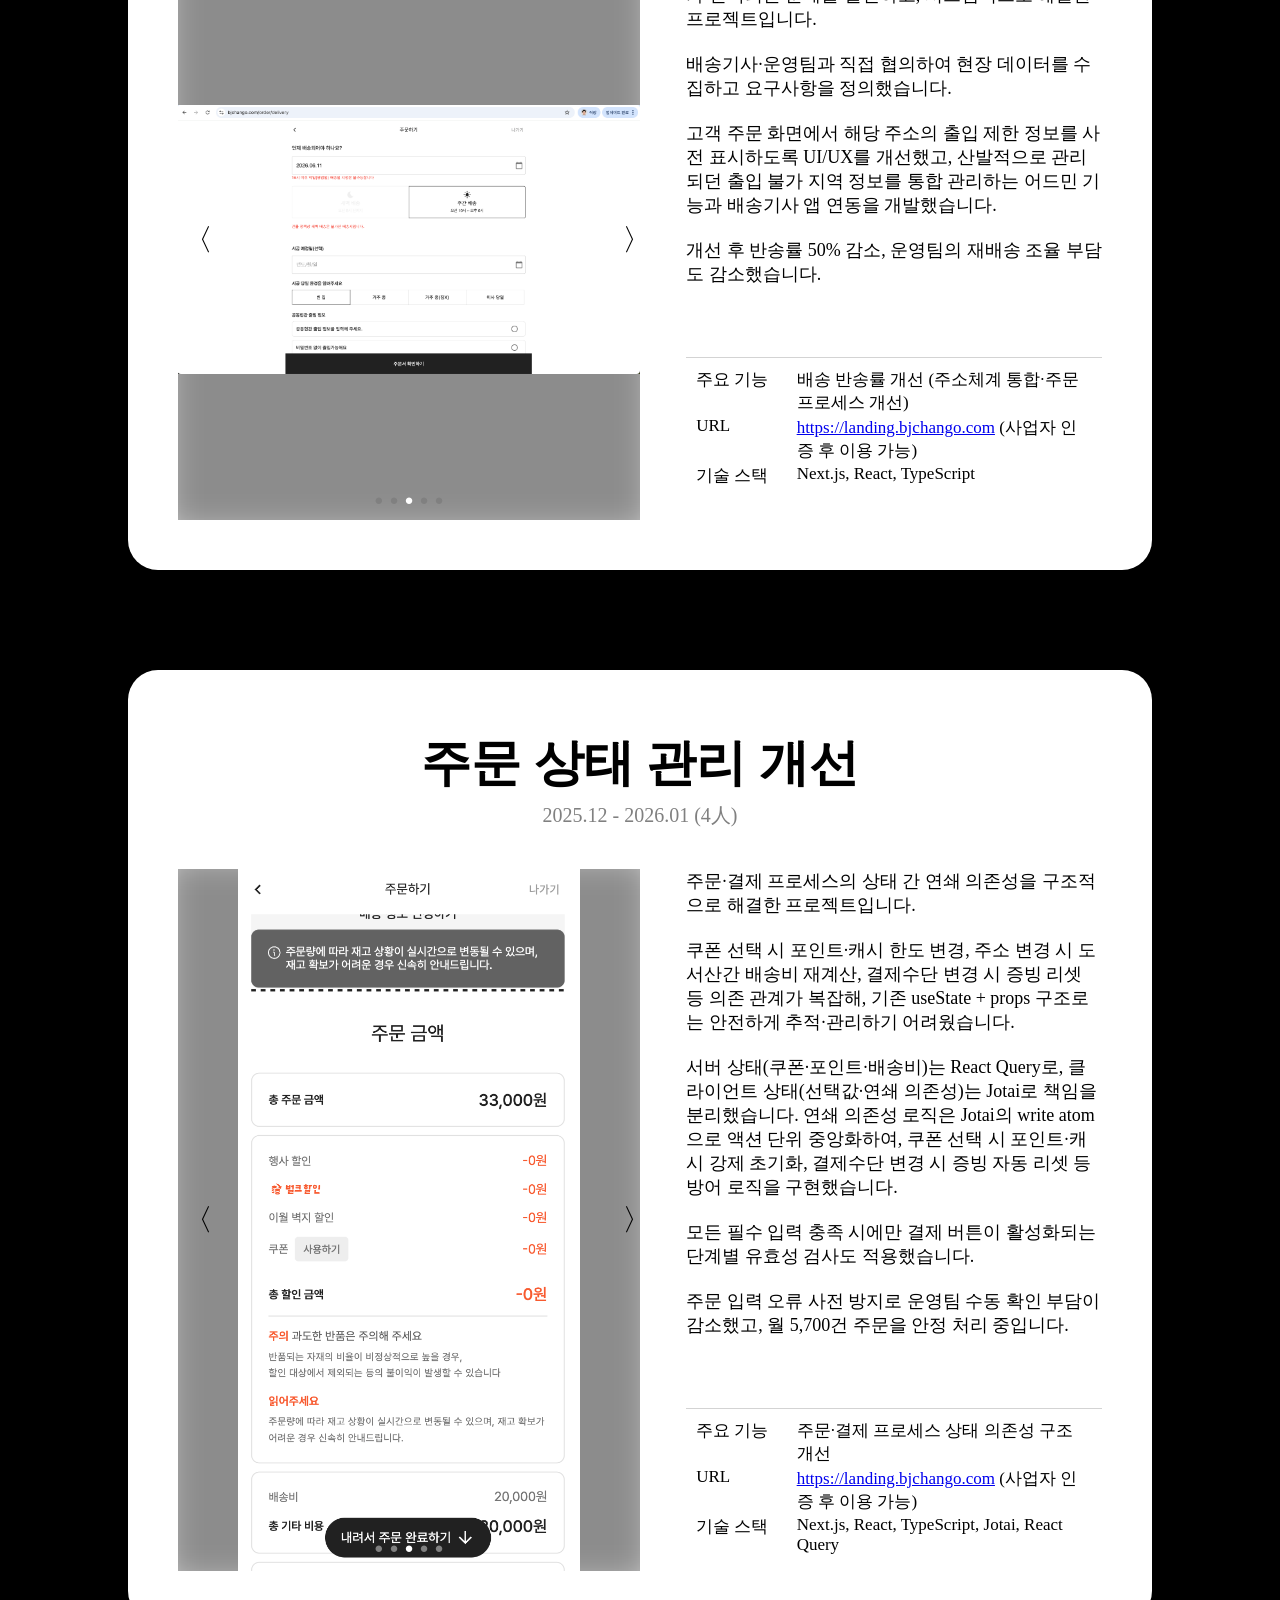
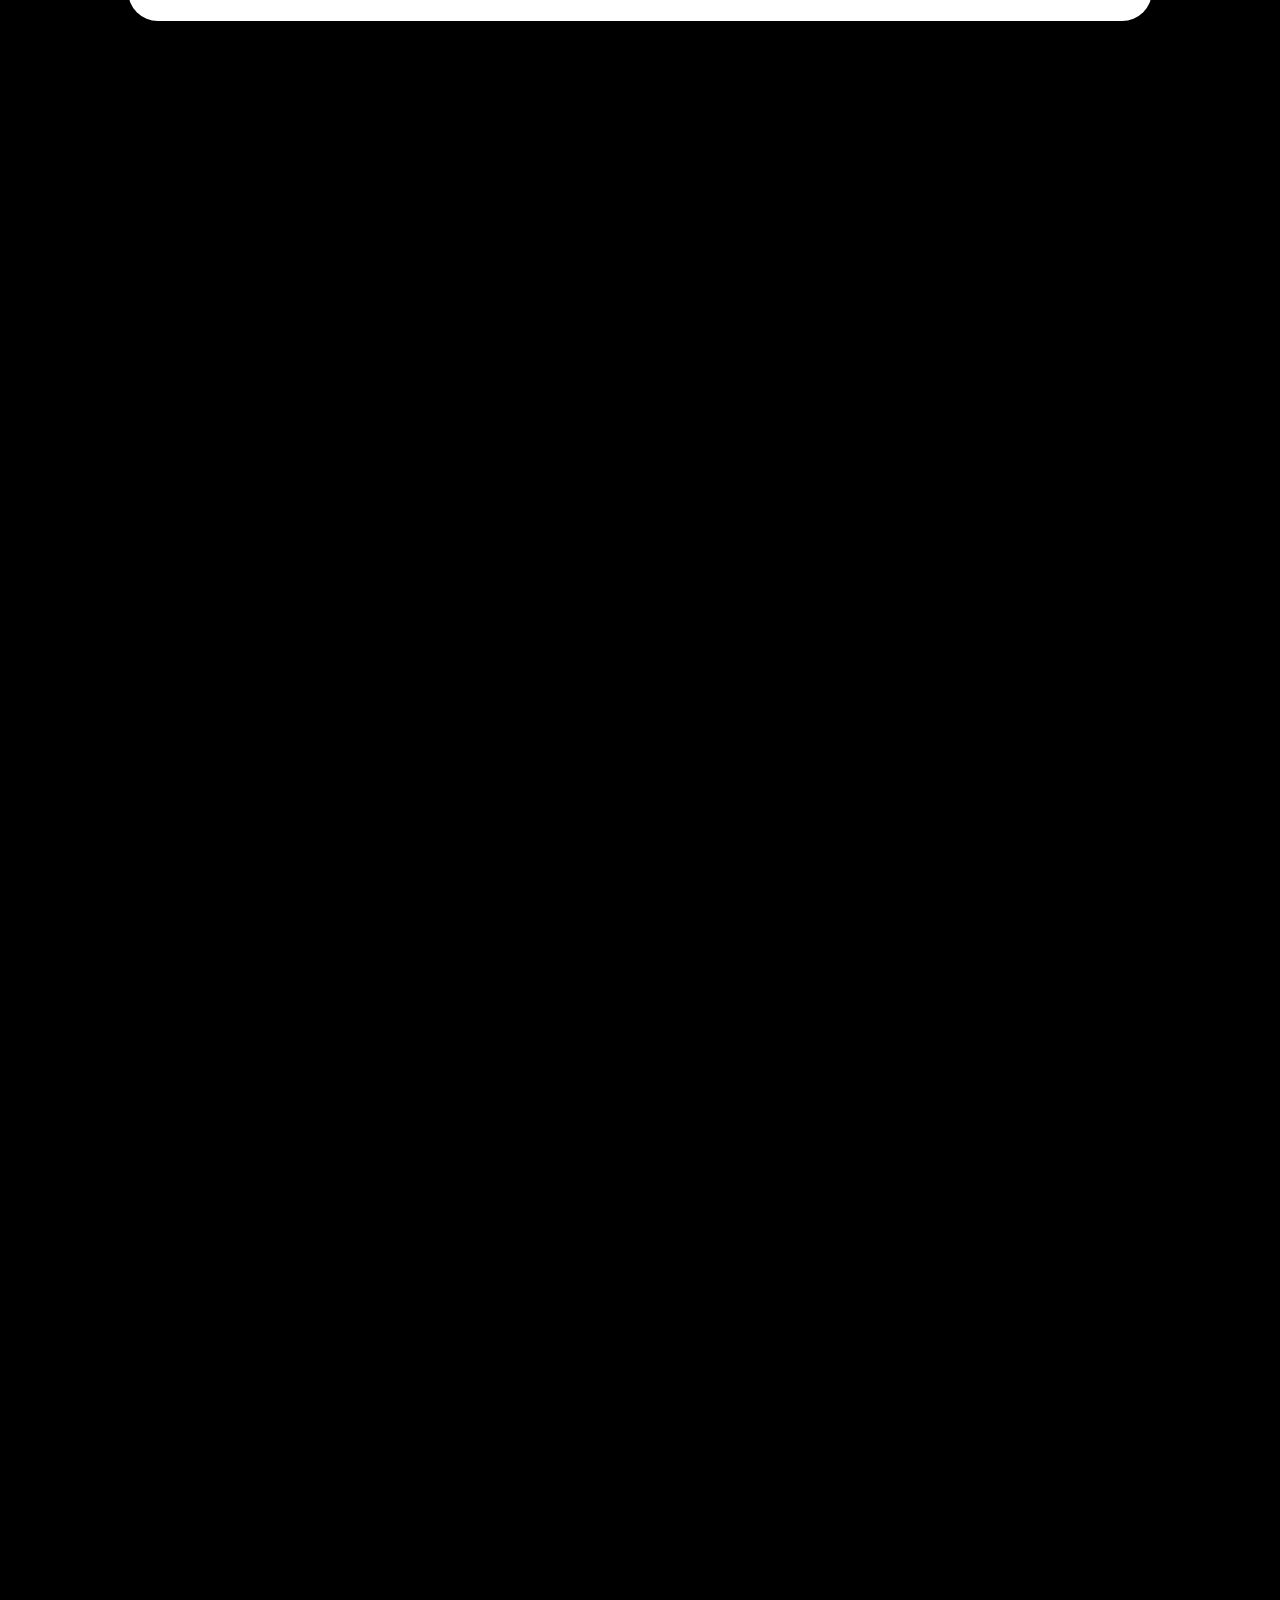
==== commit f202d31e: "Update index.html" ====
--- a/index.html
+++ b/index.html
@@ -233,13 +233,6 @@
                         하나은행 엔드포인트 보안 솔루션 및 VDI 시스템 운영 업무를 맡아 고객(행원)대응, 부서별 VM 할당 및 관리 등의 업무를 수행하였습니다.
                     </div>
                 </div>
-                <div class="career01-subcontent01-03">
-                    <div class="career01-subcontent01-task">🁢 MS-SQL 기반 인프라 자원 점검·운영 자동화</div>
-                    <div class="career01-subcontent01-peri">2023.11 - 2024.08</div>
-                    <div class="career01-subcontent01-desc">
-                        MS-SQL 기반 인프라 자원 점검·운영 자동화 스크립트를 작성하여 반복 업무를 효율화하였습니다.
-                    </div>
-                </div>
             </div>
         </div>
         <div class="section03">
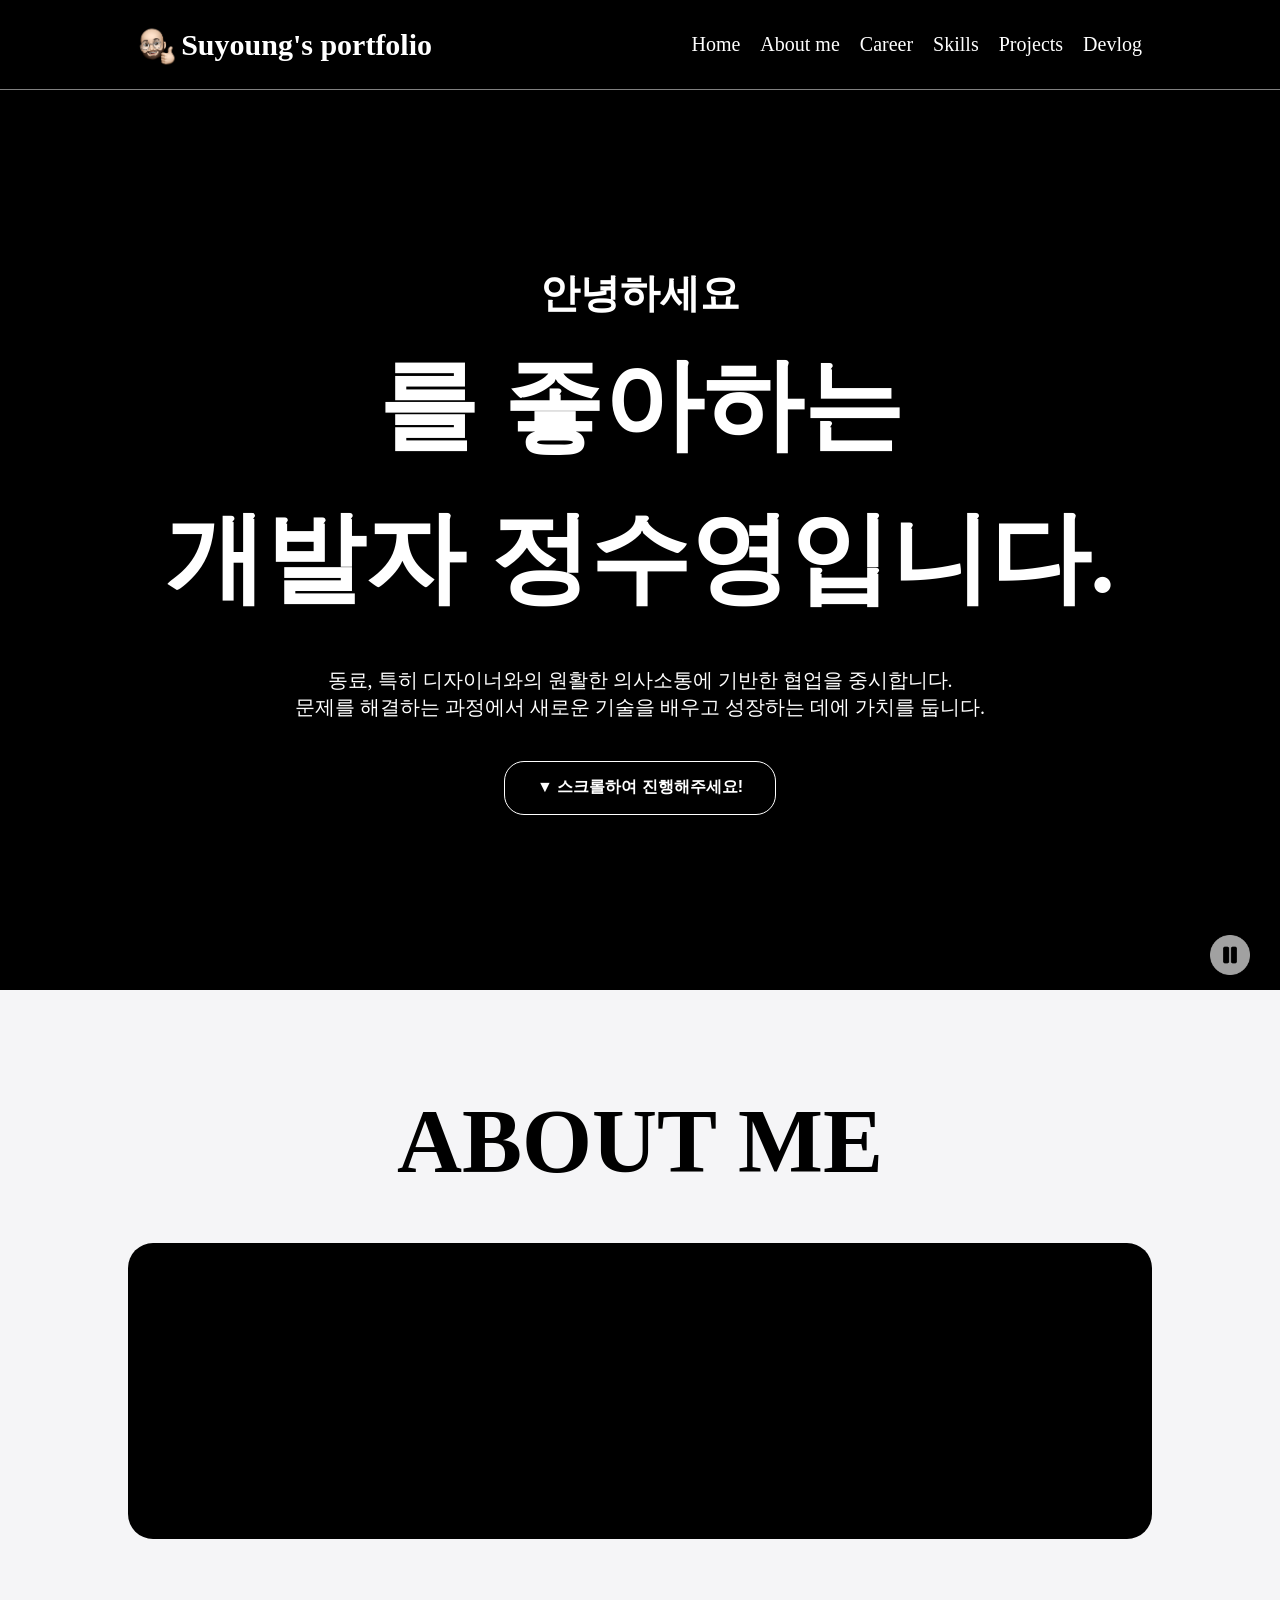
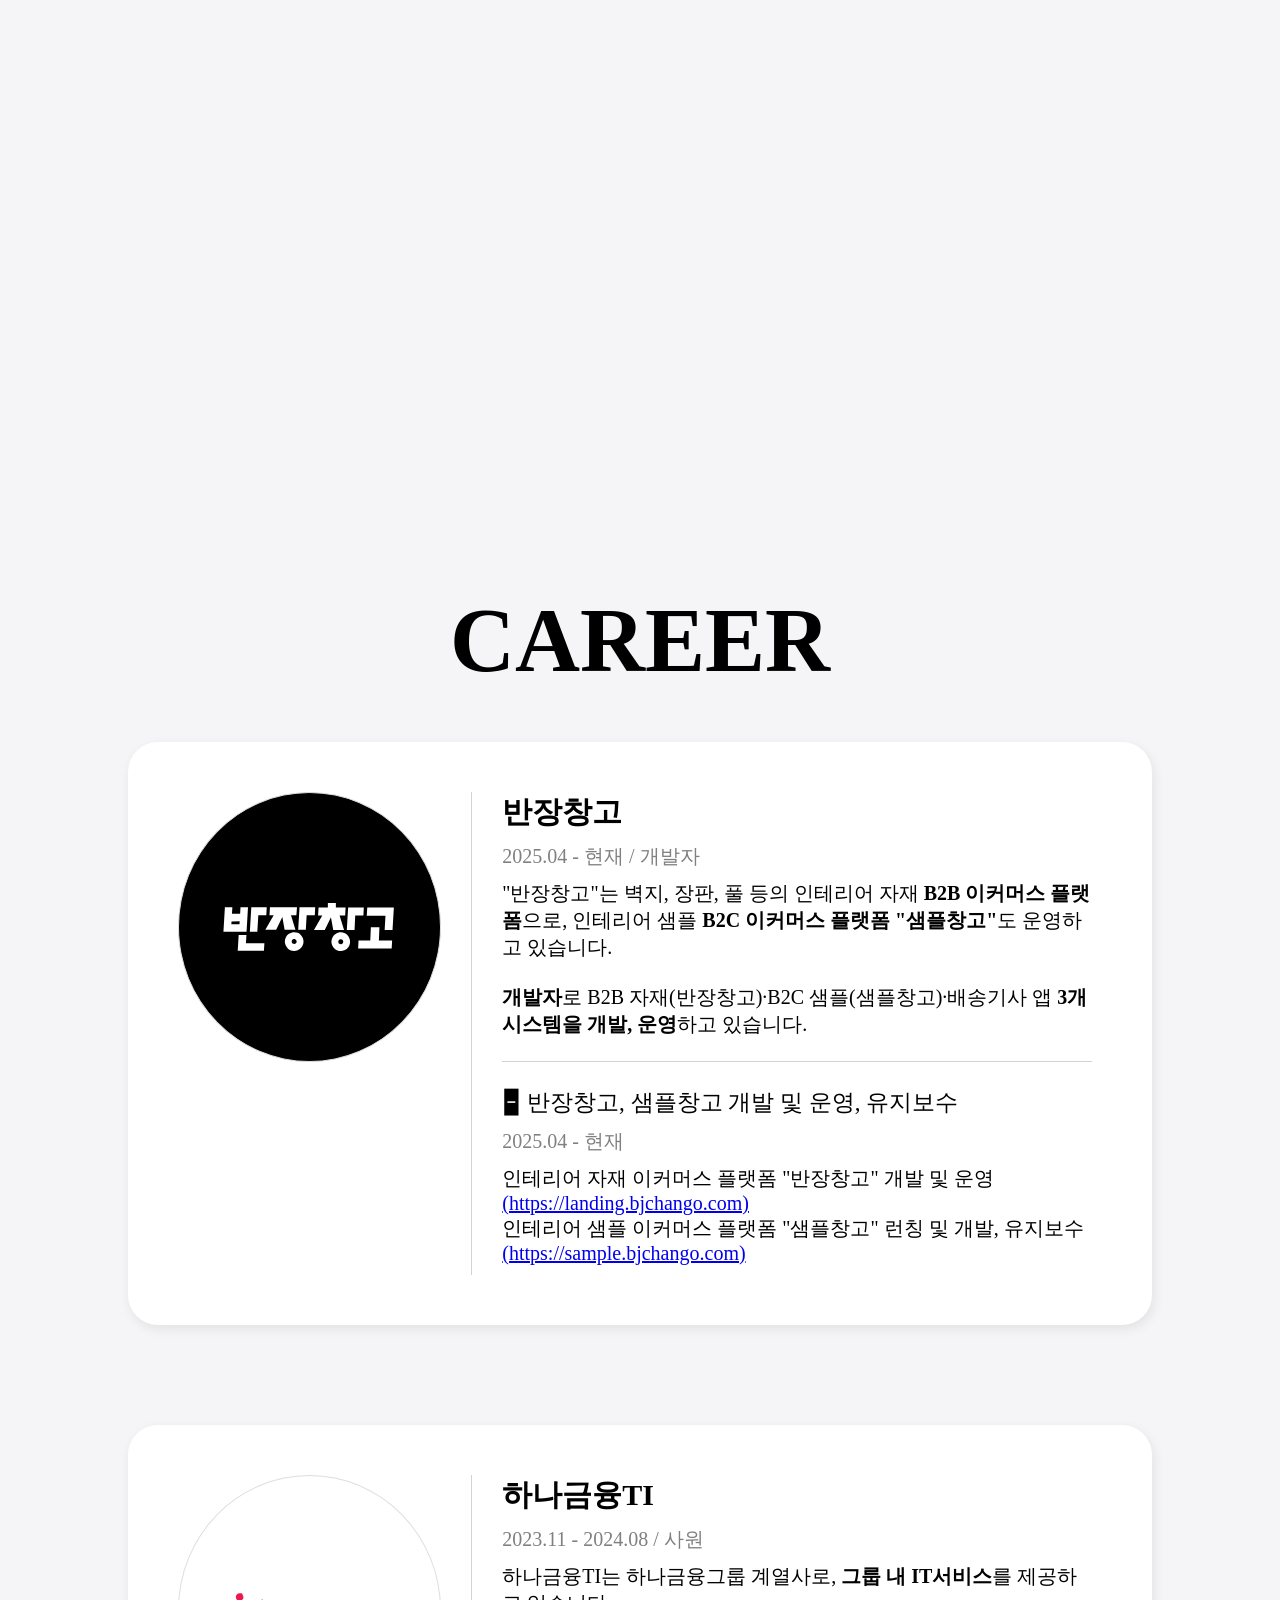
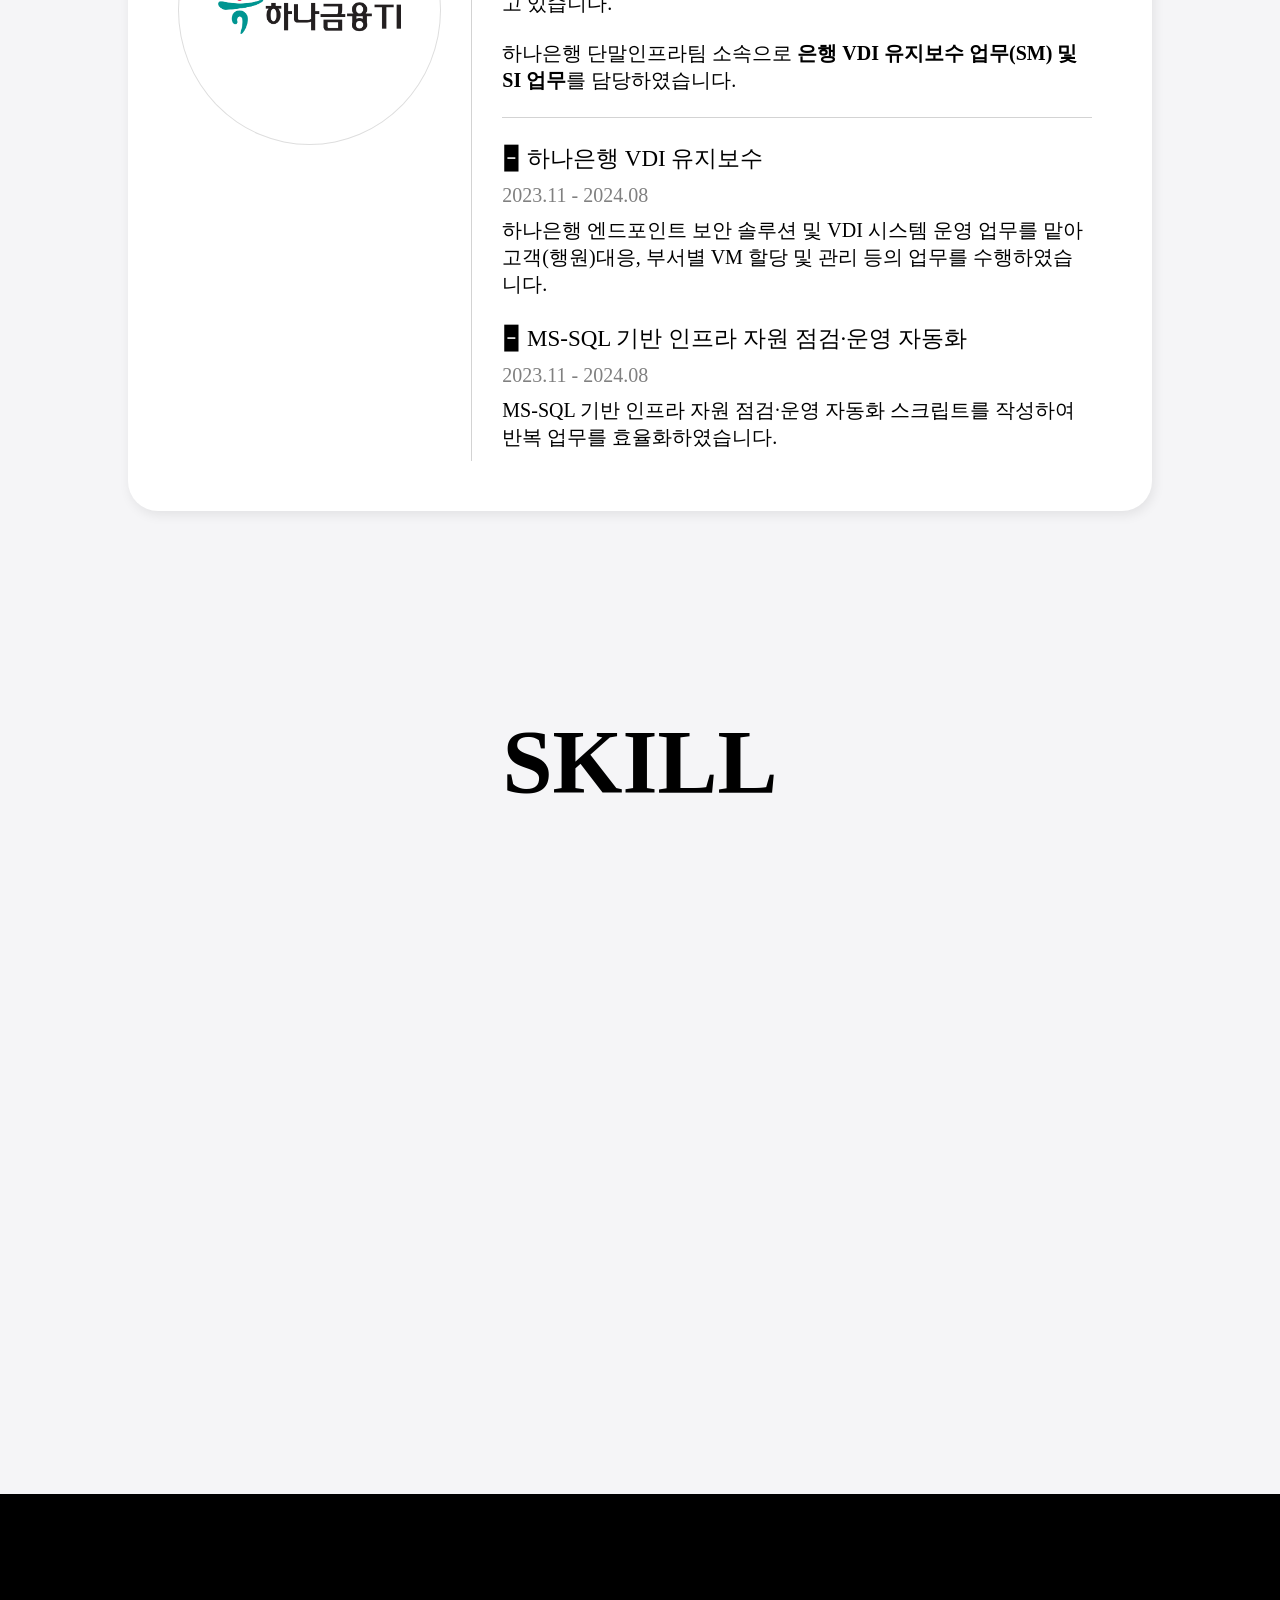
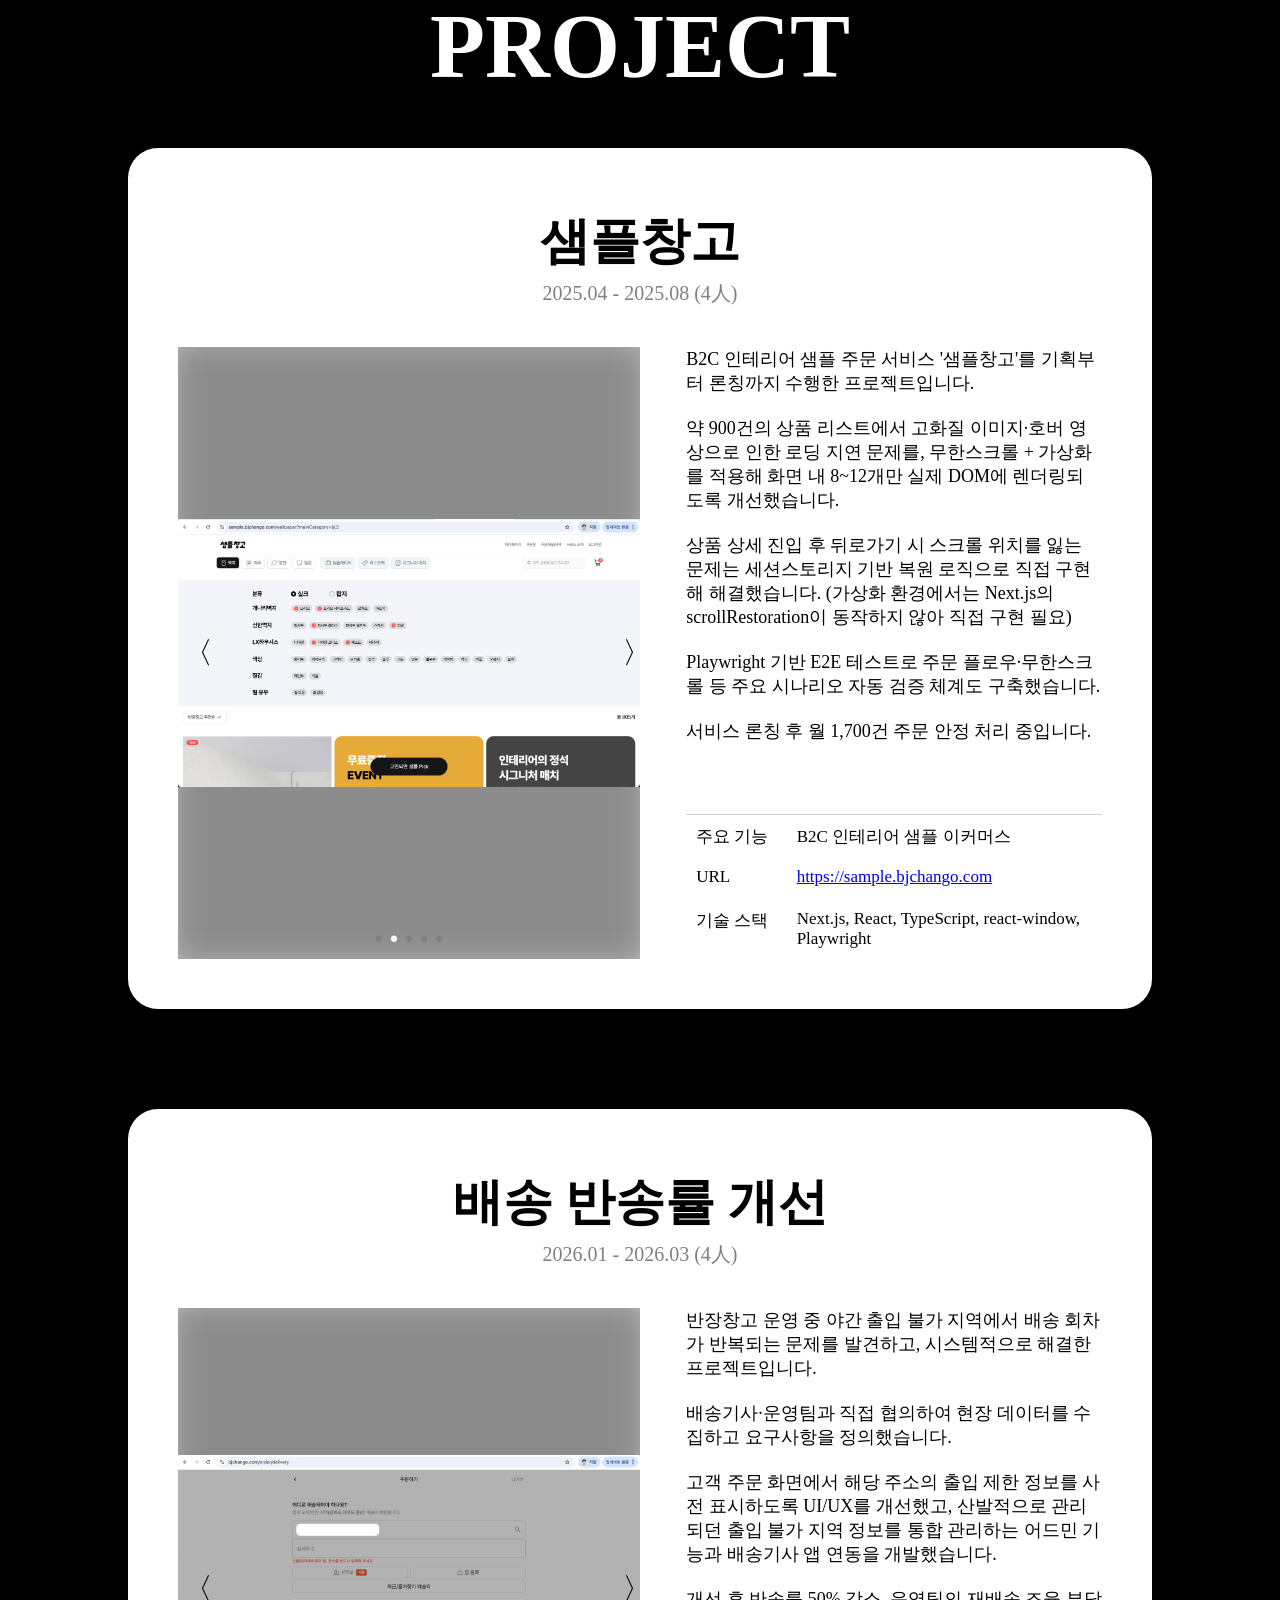
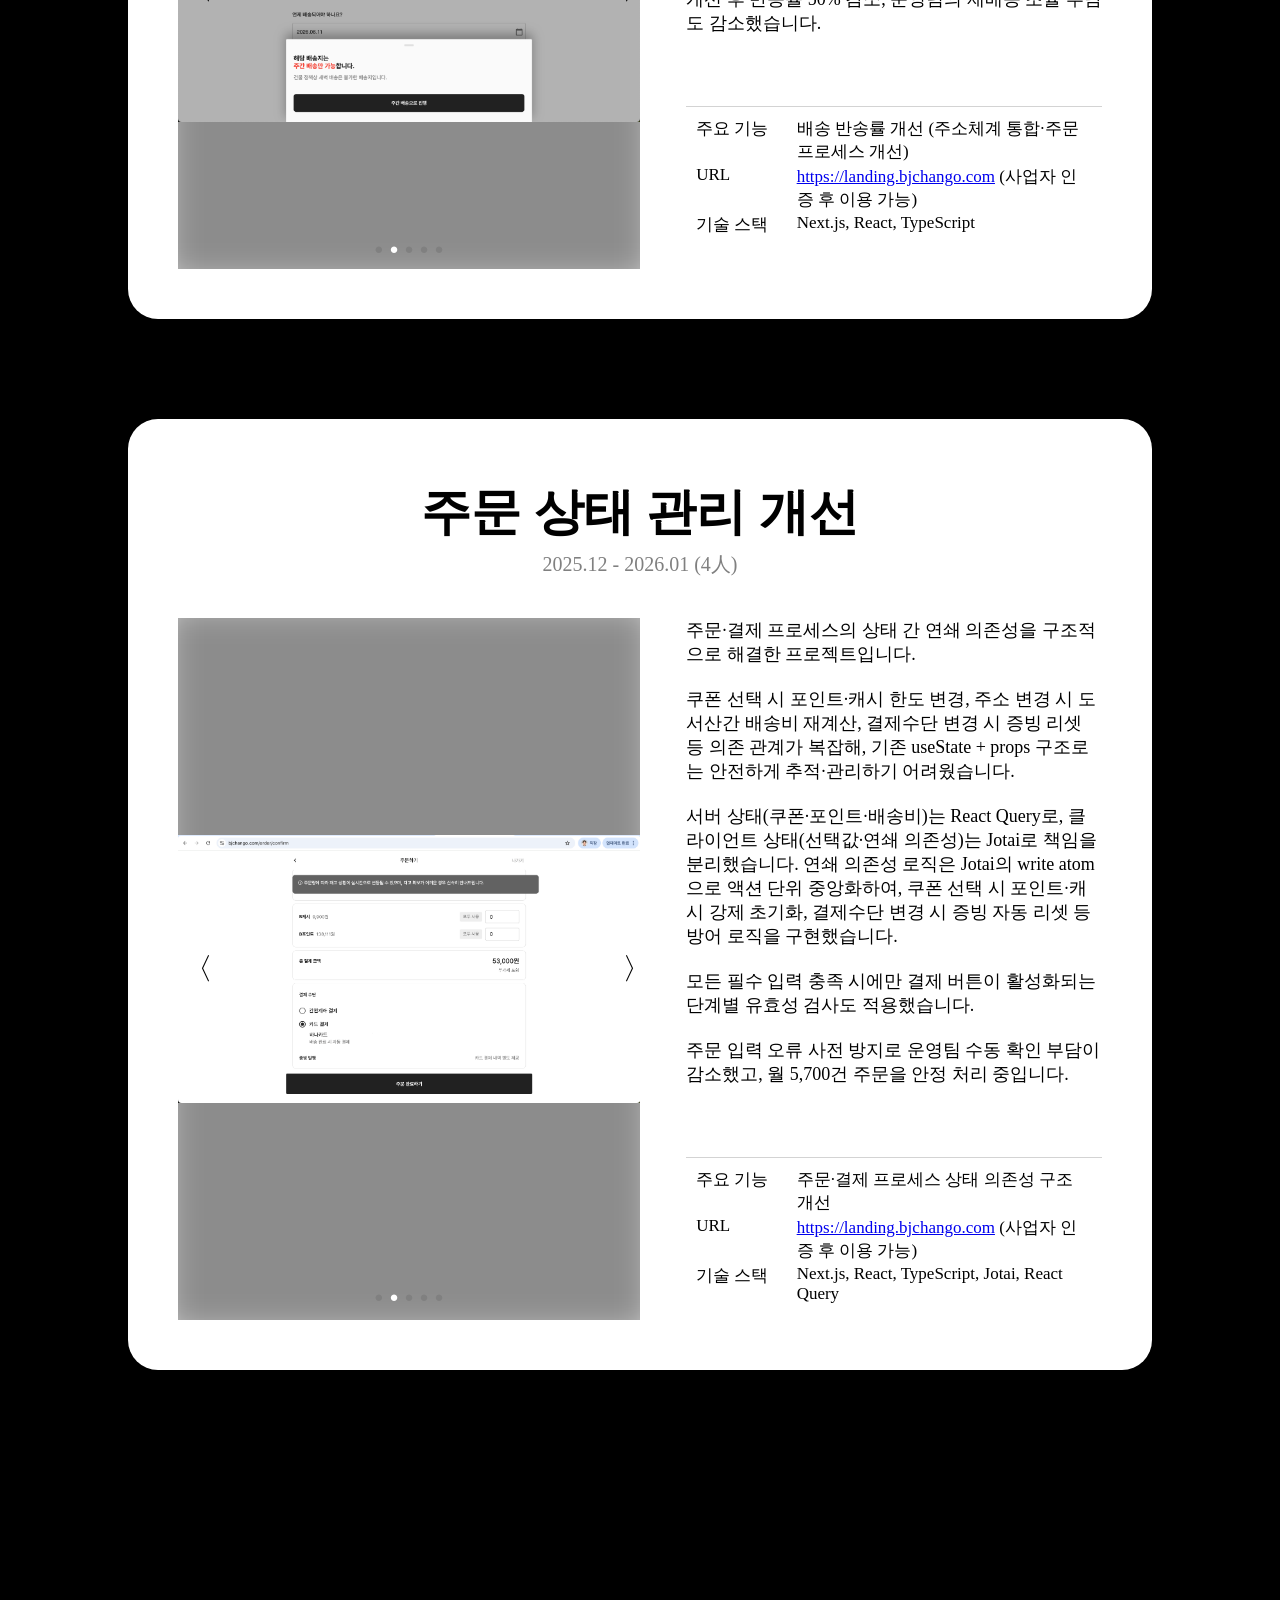
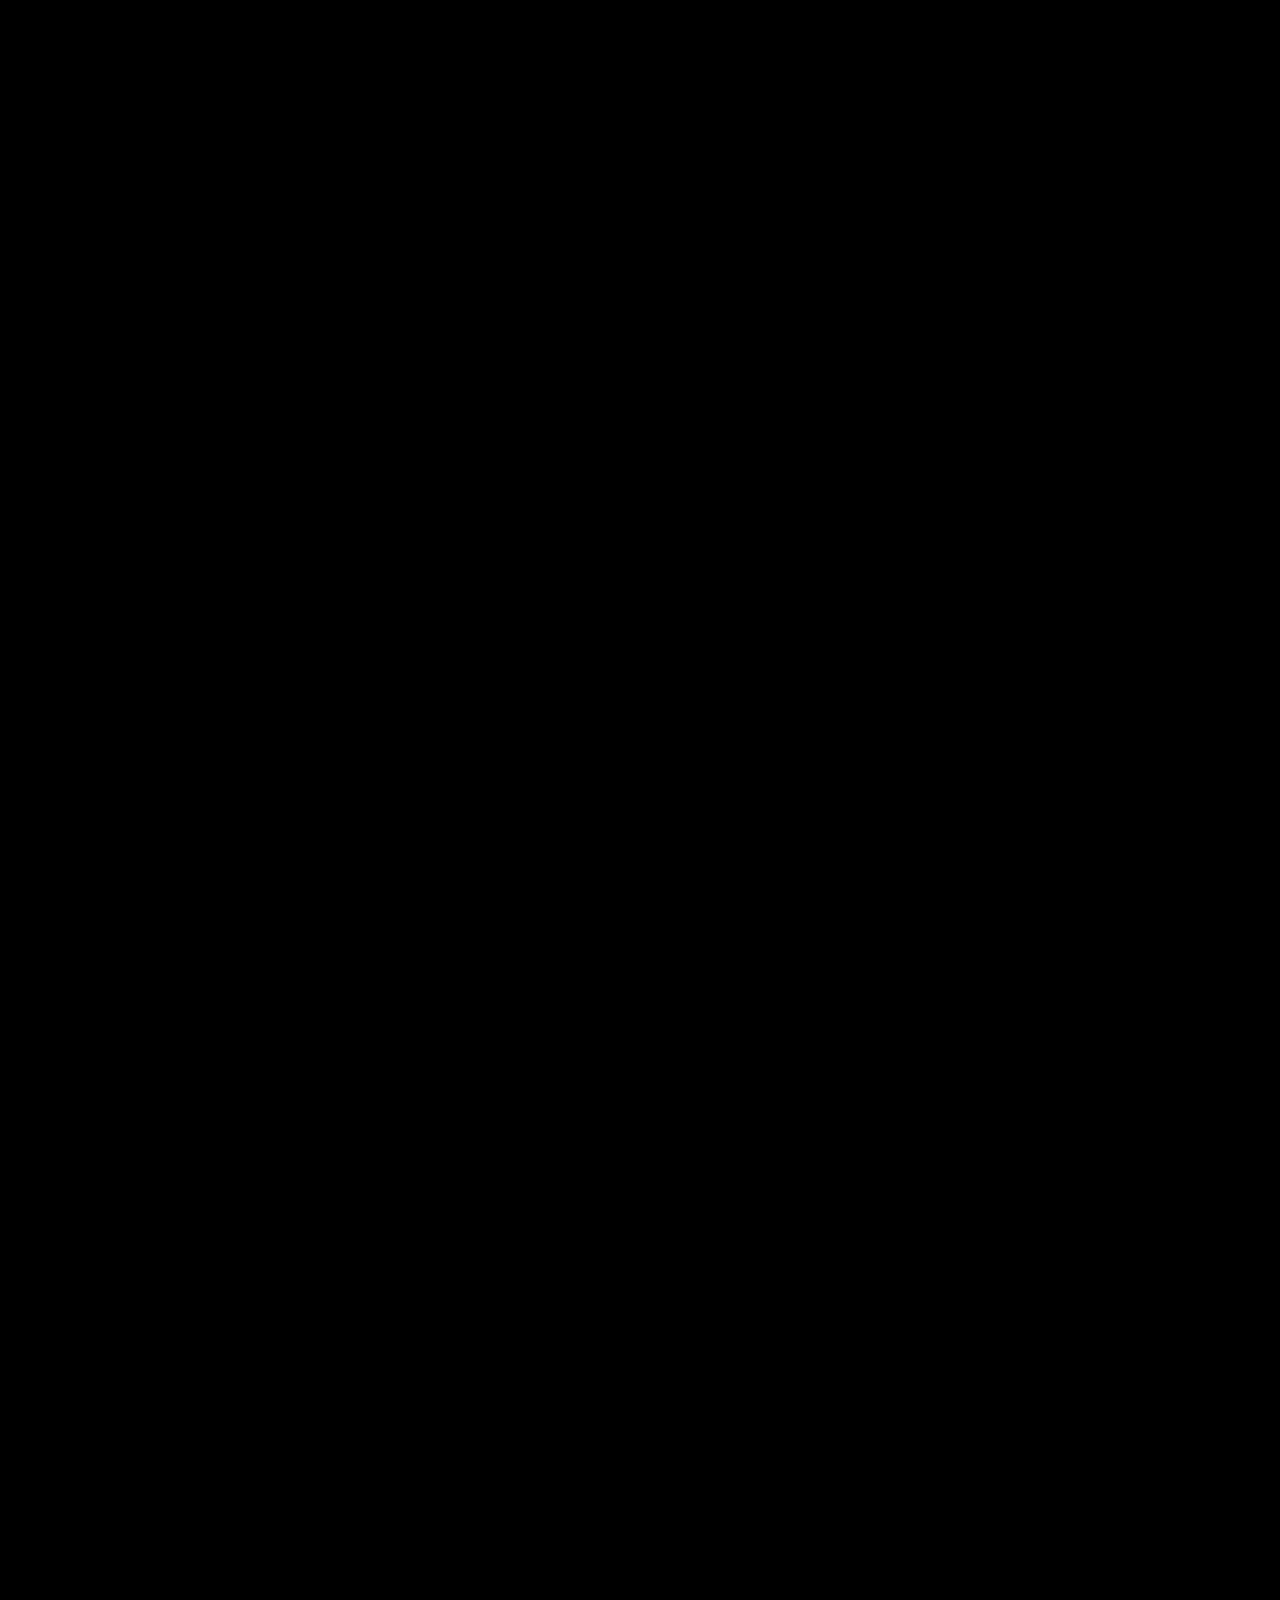
==== commit 239f6eea: "Update index.html" ====
--- a/index.html
+++ b/index.html
@@ -213,10 +213,10 @@
                     </div>
                 </div>
                 <div class="career01-subcontent01-02">
-                    <div class="career01-subcontent01-task">🁢 하나은행 VDI 유지보수</div>
+                    <div class="career01-subcontent01-task">🁢 하나은행 VDI 유지보수, 사내 모니터링 시스템 개발 업무</div>
                     <div class="career01-subcontent01-peri">2023.11 - 2024.08</div>
                     <div class="career01-subcontent01-desc">
-                        하나은행 엔드포인트 보안 솔루션 및 VDI 시스템 운영 업무를 맡아 고객(행원)대응, 부서별 VM 할당 및 관리 등의 업무를 수행하였습니다.
+                        하나은행 엔드포인트 보안 솔루션 및 VDI 시스템 운영 업무를 맡아 고객(행원)대응, 부서별 VM 할당 및 관리 등의 업무를 수행하였습니다. 사내 모니터링 시스템(하나몬) 개발 업무를 수행하였습니다.
                     </div>
                 </div>
                 <div class="career01-subcontent01-02">
@@ -224,13 +224,6 @@
                     <div class="career01-subcontent01-peri">2023.11 - 2024.08</div>
                     <div class="career01-subcontent01-desc">
                         MS-SQL 기반 인프라 자원 점검·운영 자동화 스크립트를 작성하여 반복 업무를 효율화하였습니다.
-                    </div>
-                </div>
-                <div class="career01-subcontent01-03">
-                    <div class="career01-subcontent01-task">🁢 하나은행 VDI 유지보수</div>
-                    <div class="career01-subcontent01-peri">2023.11 - 2024.08</div>
-                    <div class="career01-subcontent01-desc">
-                        하나은행 엔드포인트 보안 솔루션 및 VDI 시스템 운영 업무를 맡아 고객(행원)대응, 부서별 VM 할당 및 관리 등의 업무를 수행하였습니다.
                     </div>
                 </div>
             </div>
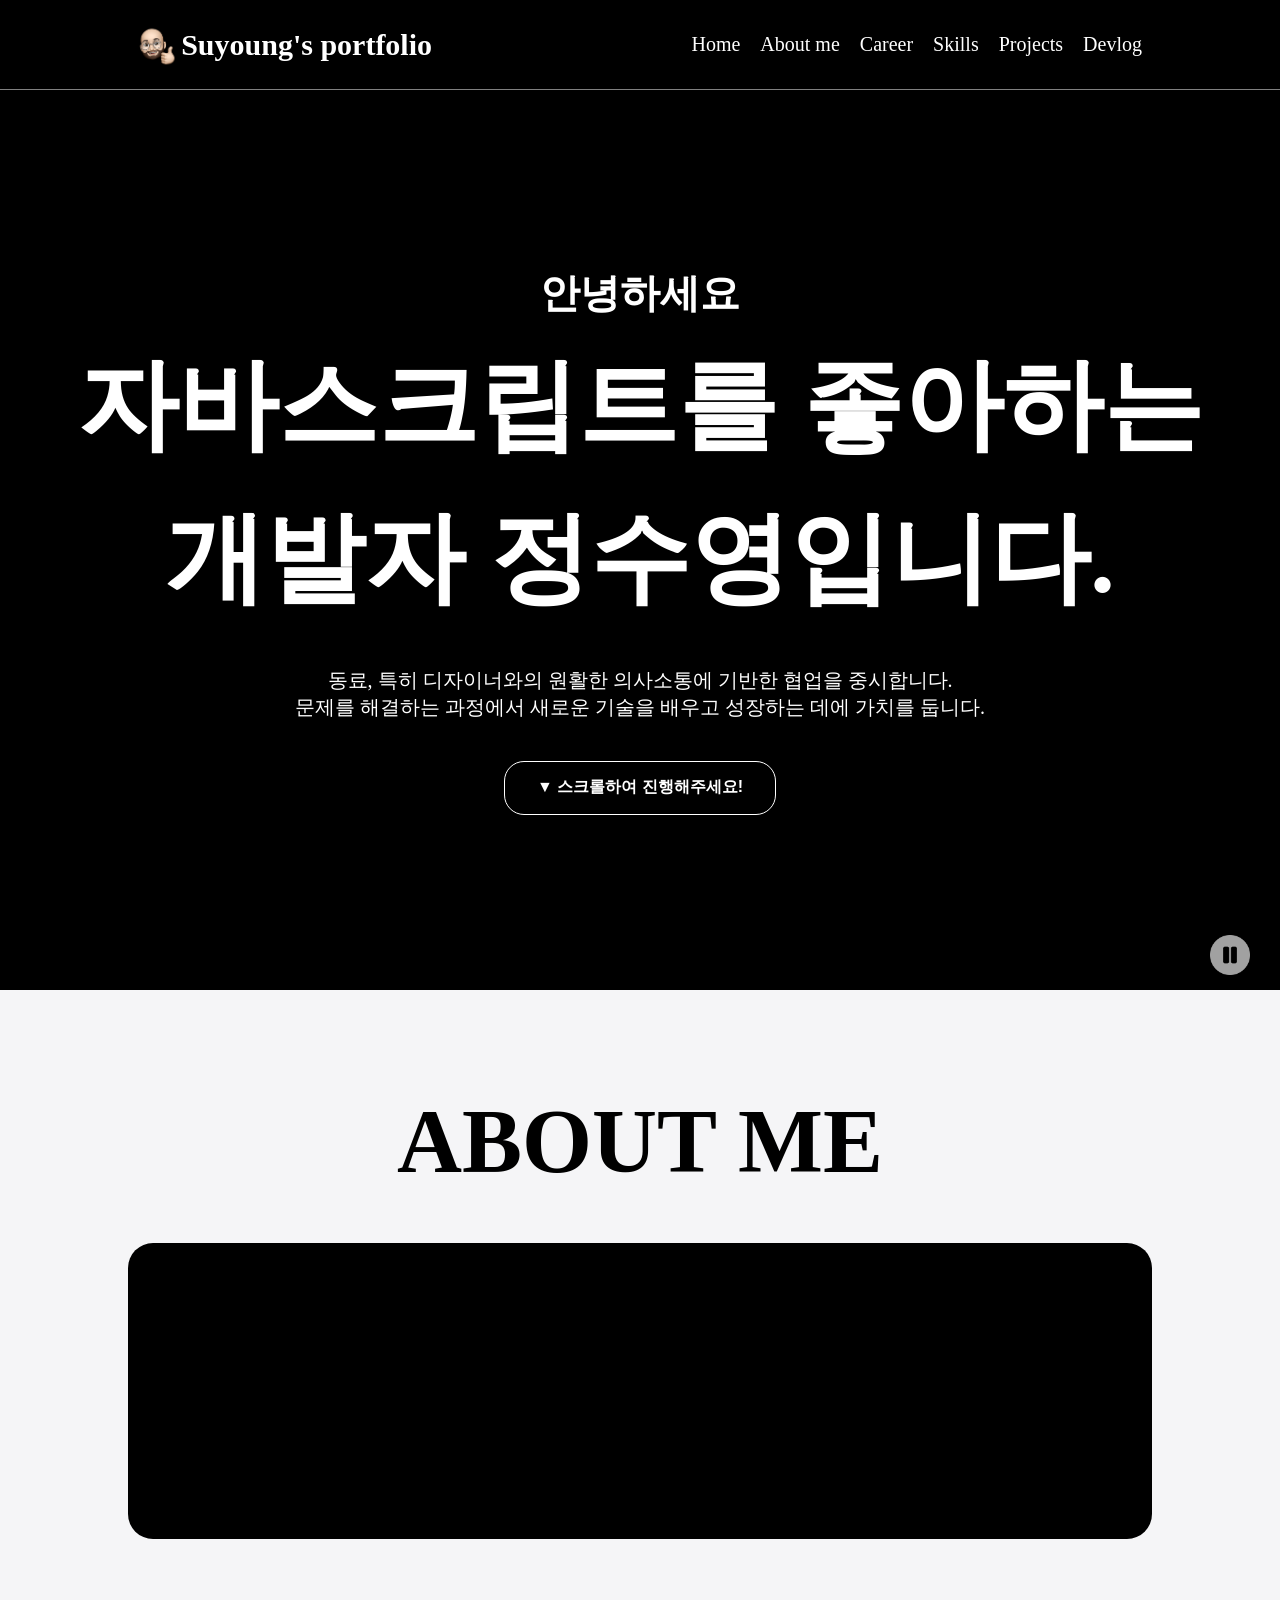
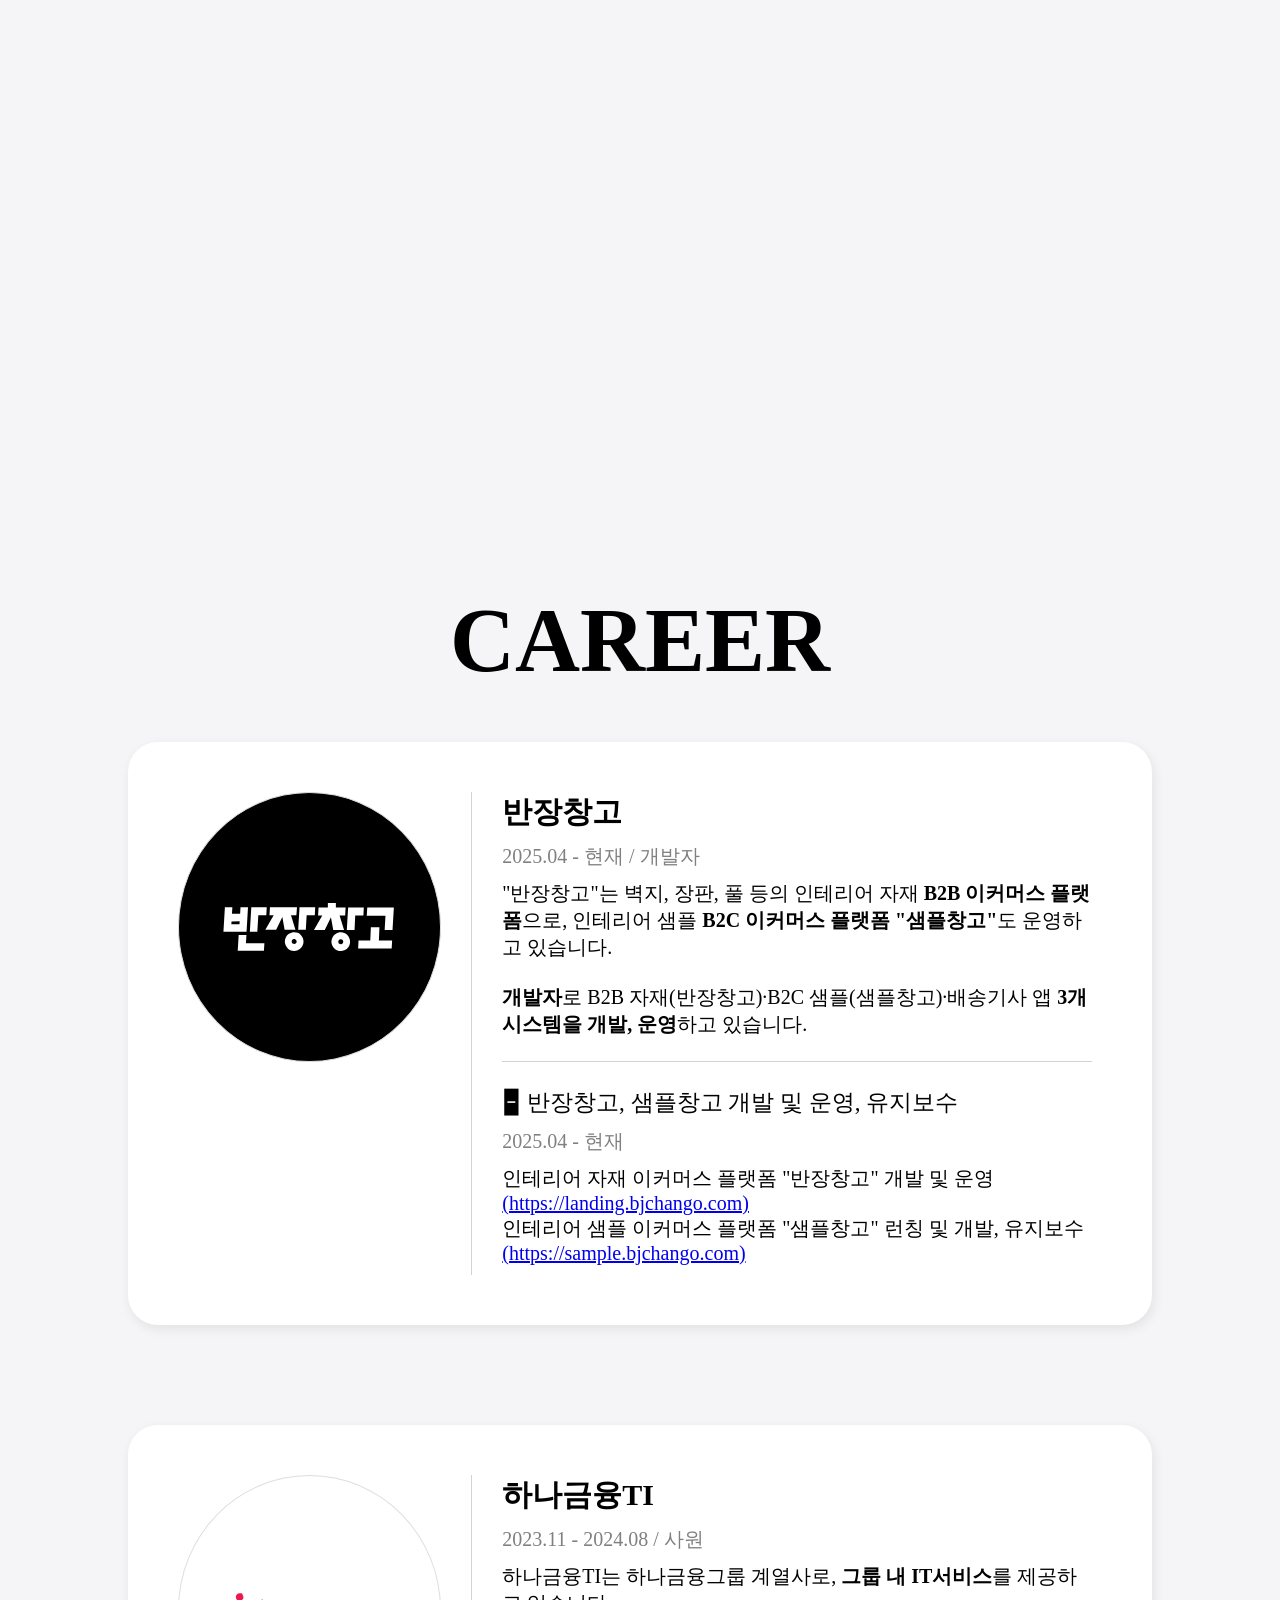
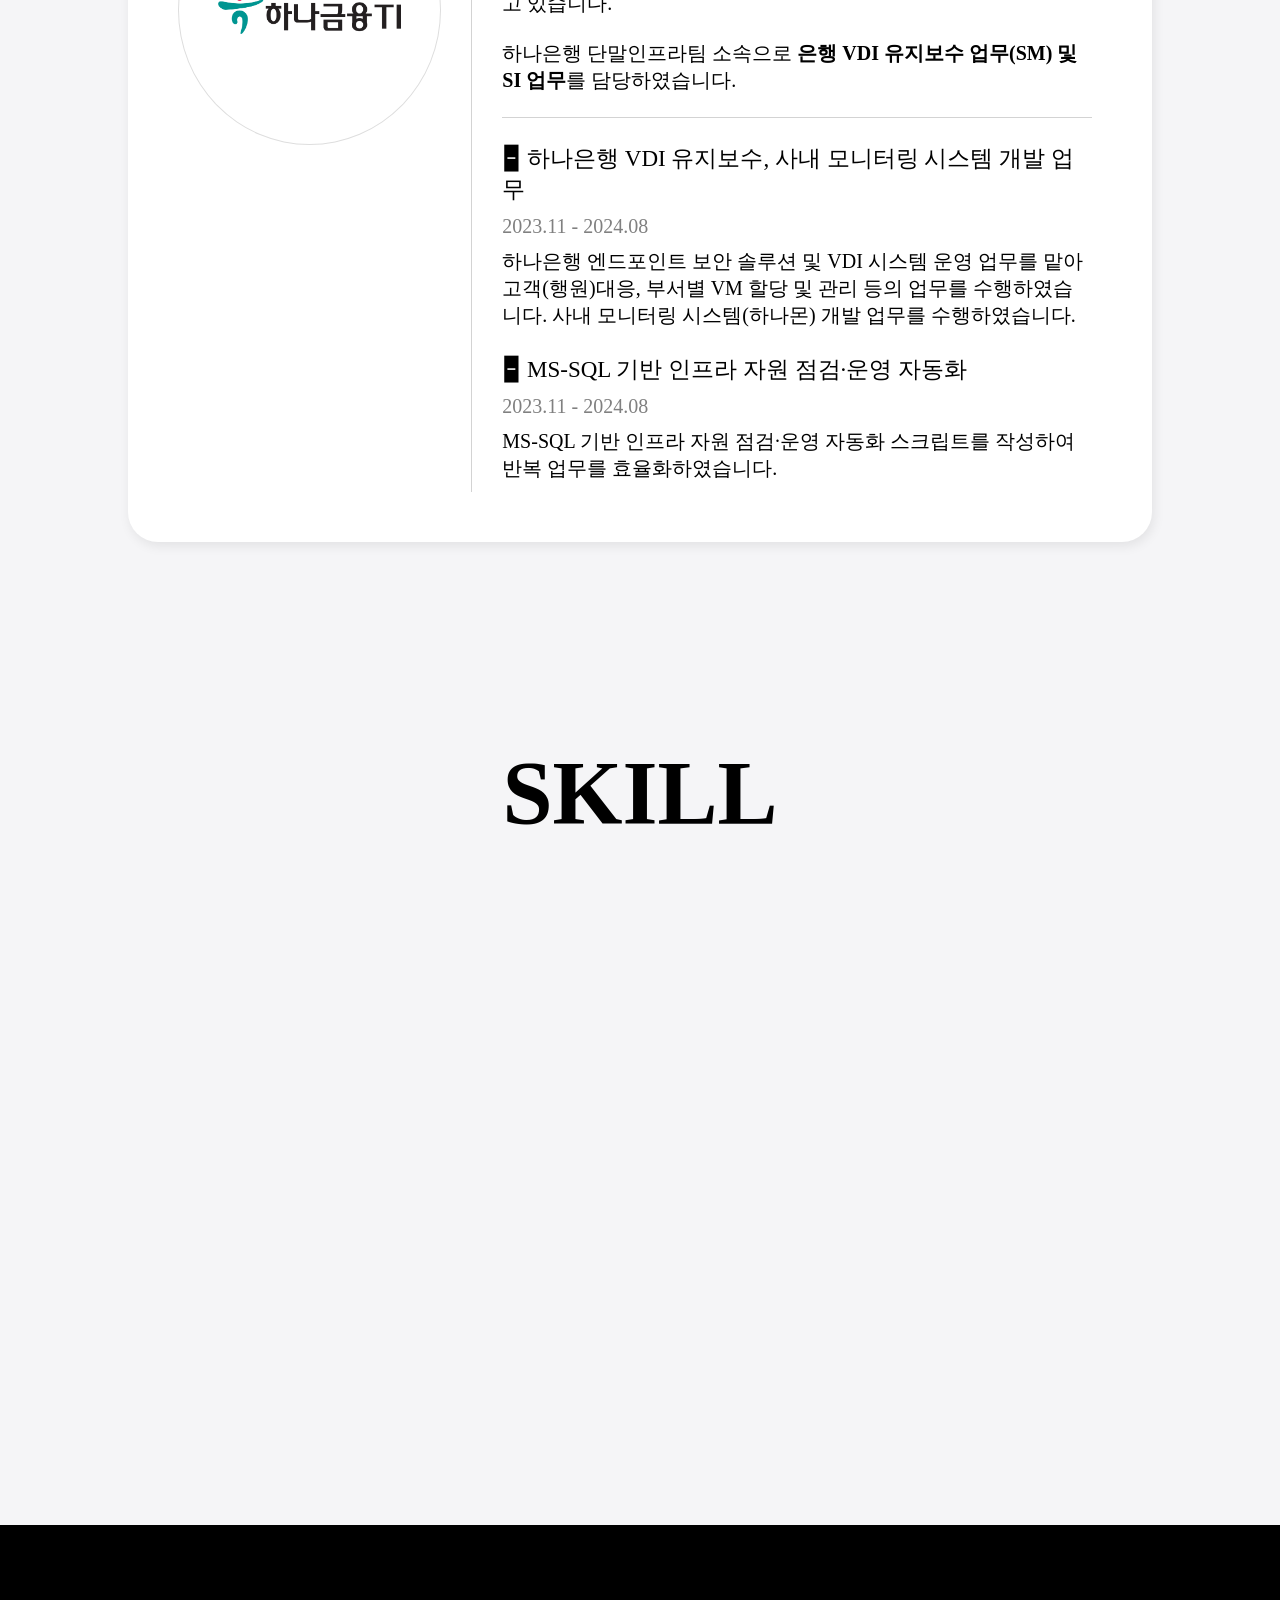
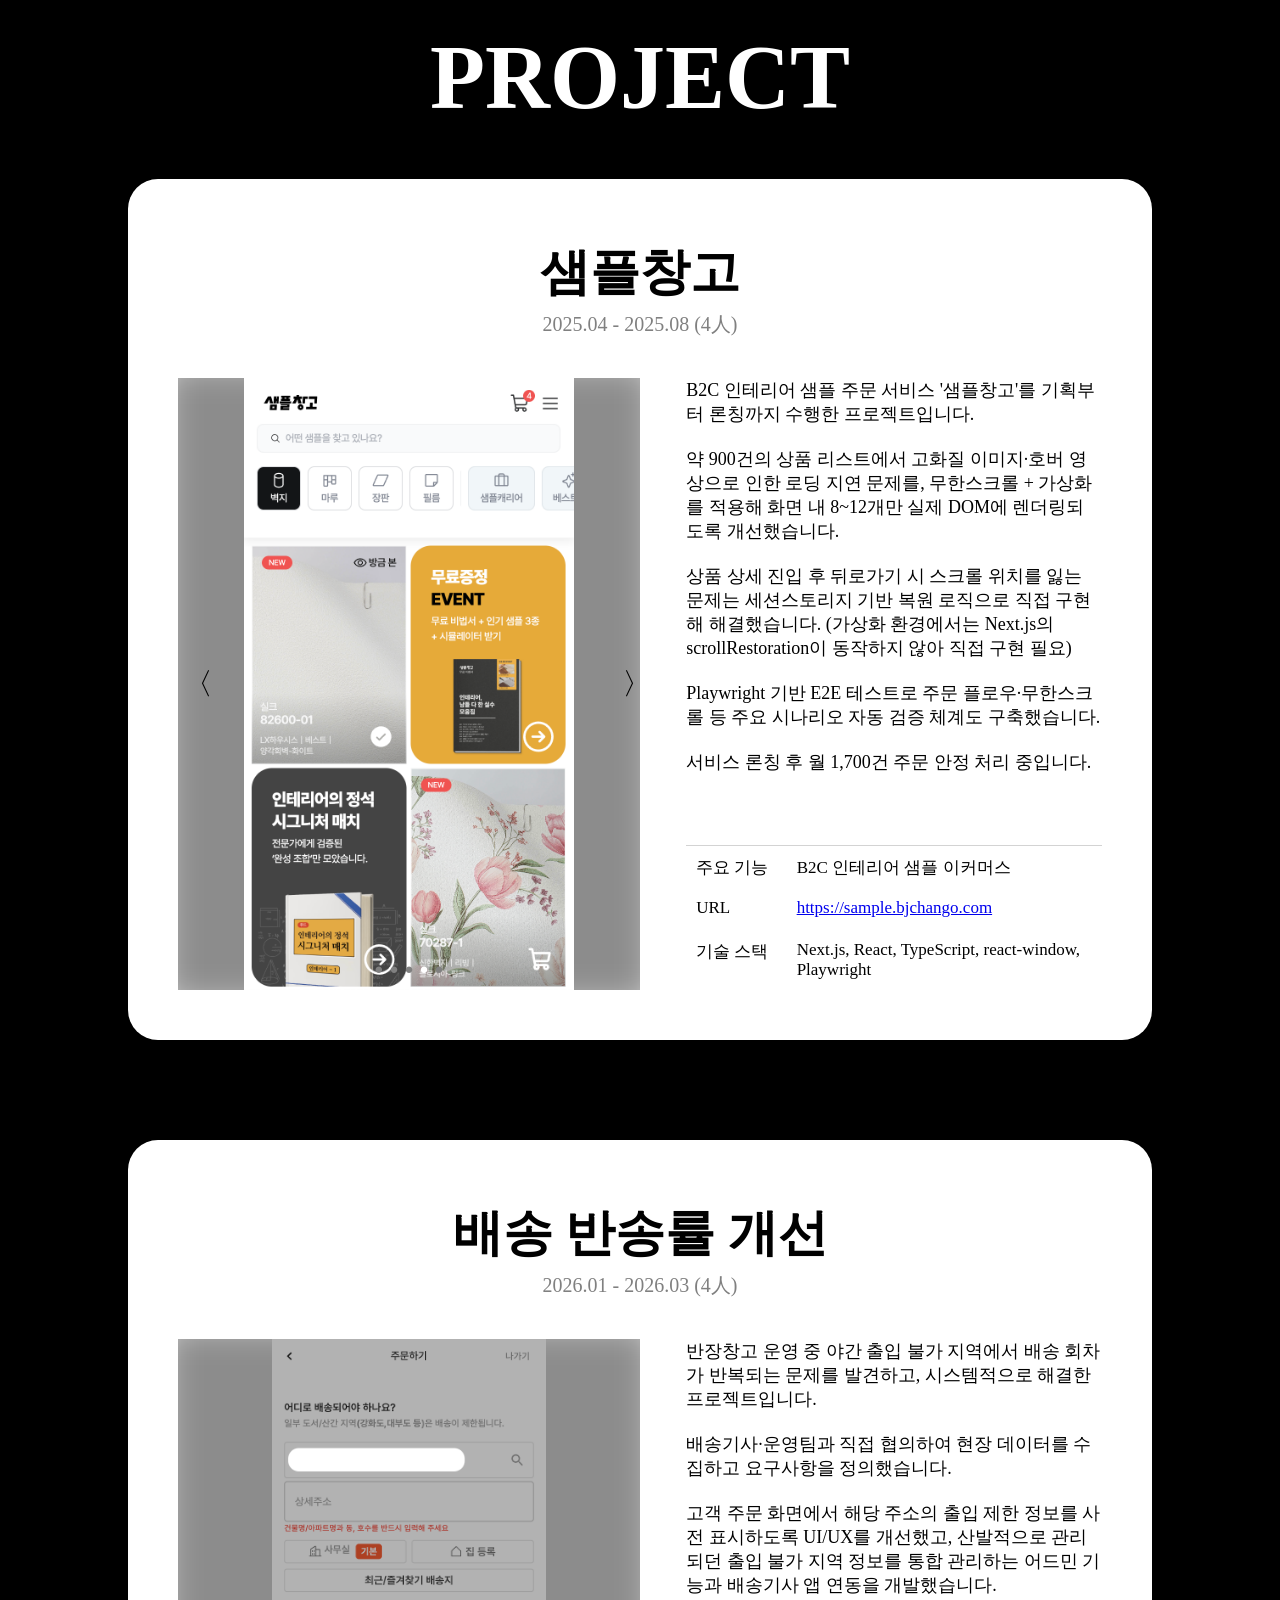
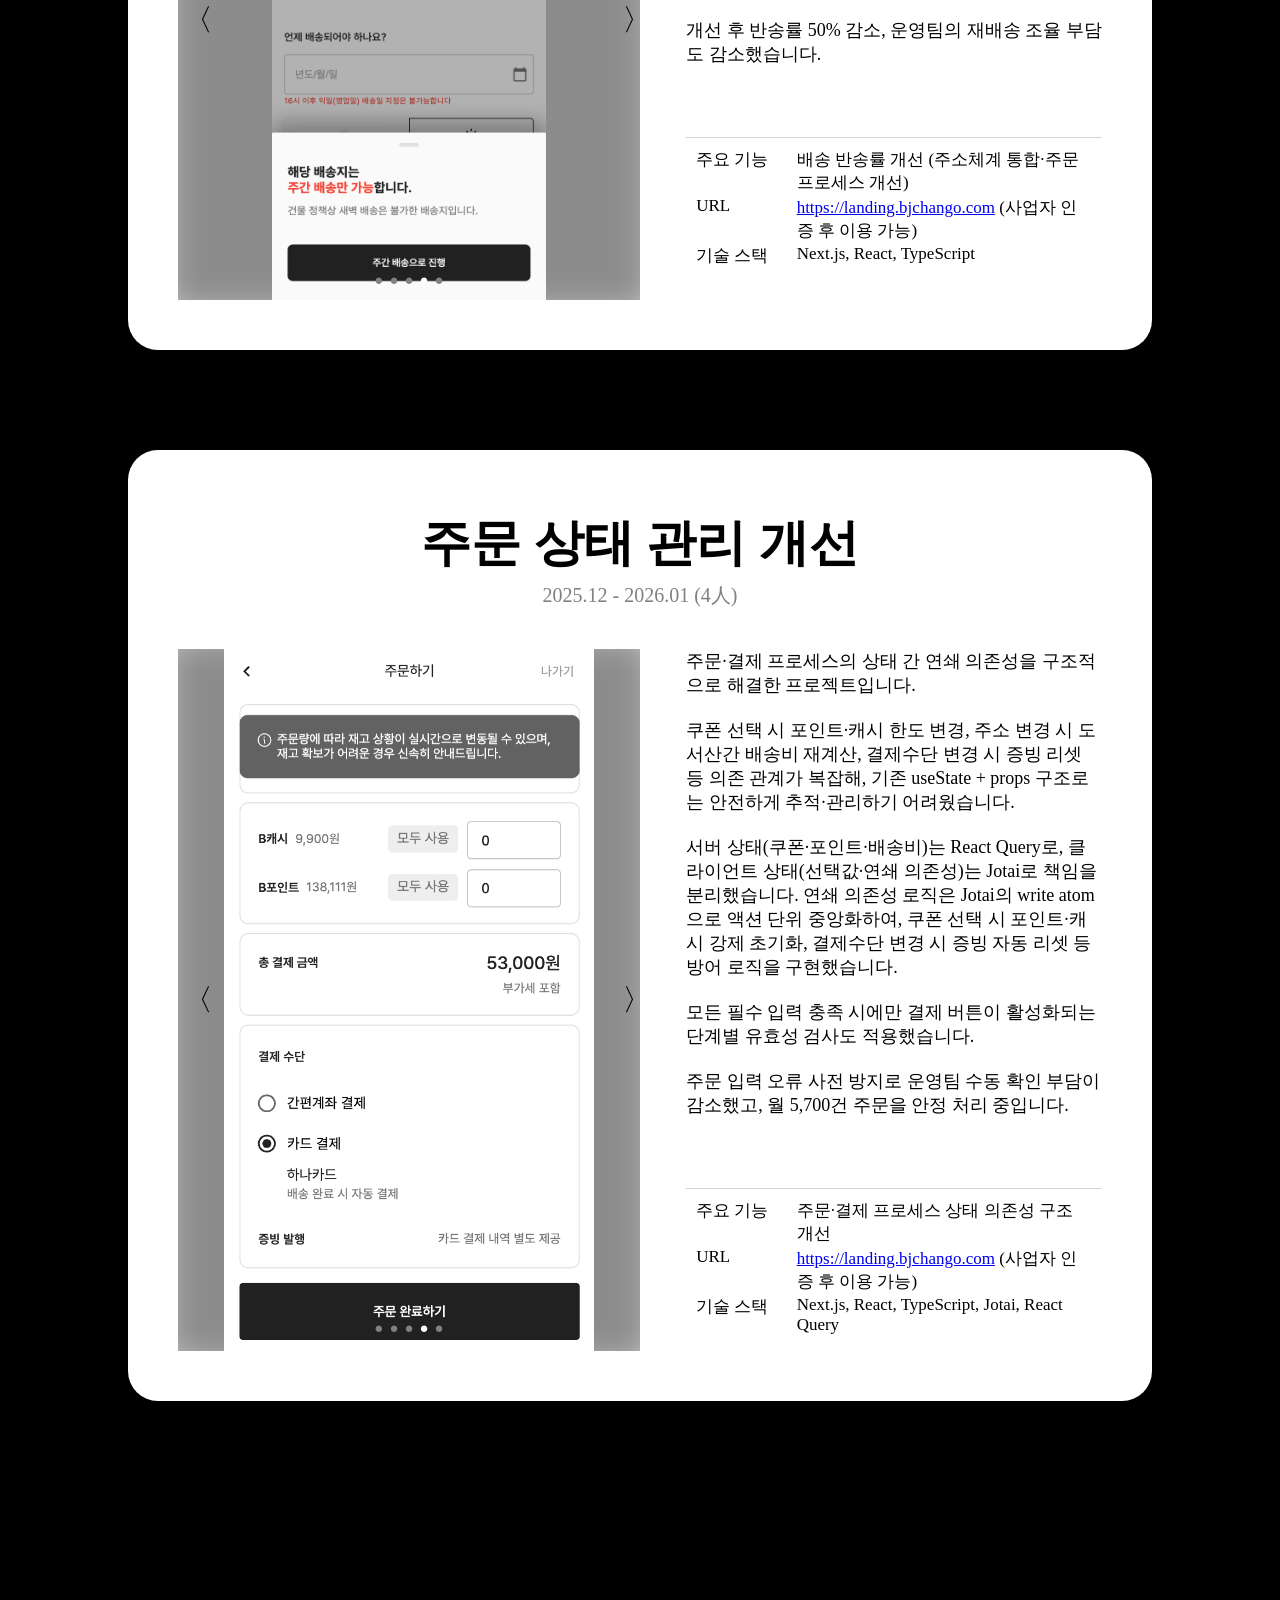
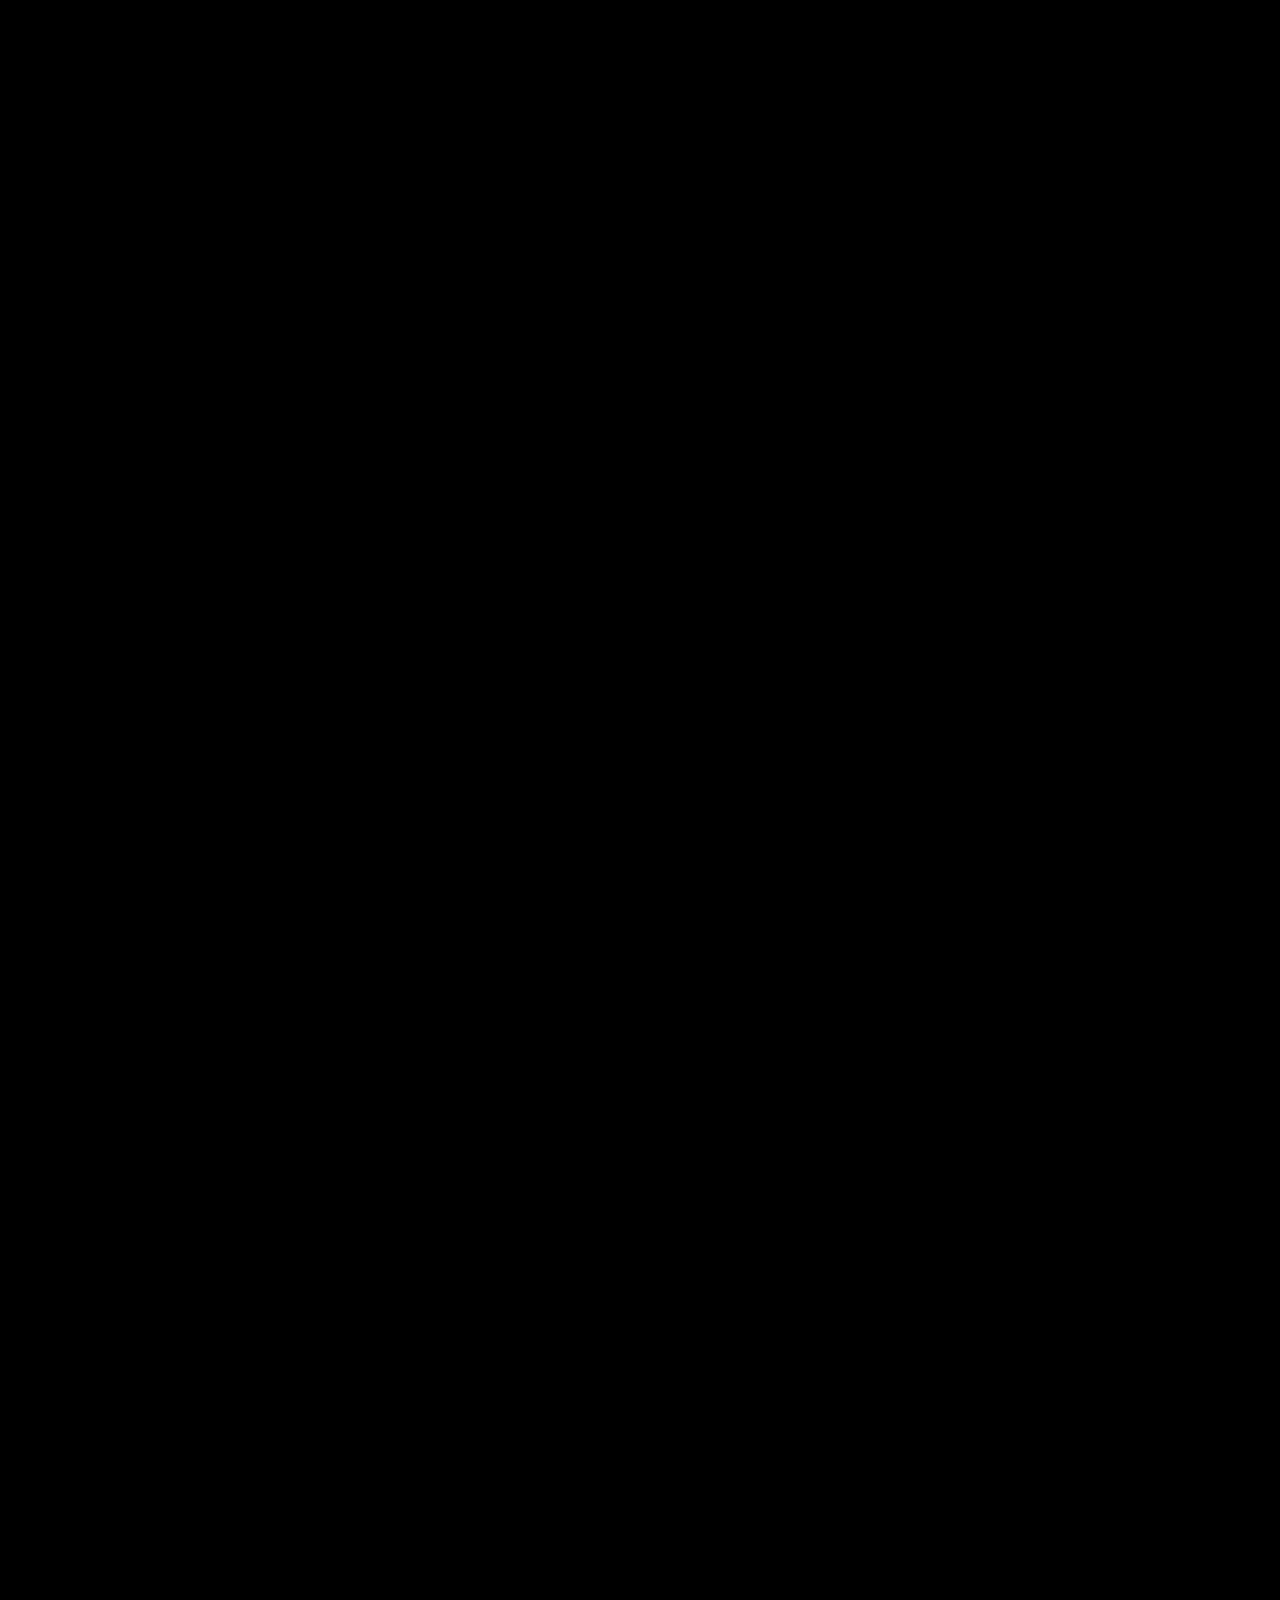
==== commit 837aa91c: "Update index.html" ====
--- a/index.html
+++ b/index.html
@@ -198,10 +198,10 @@
                         </div>
                     </div>
                     <div class="career01-subcontent01">
-                        <div class="career01-subcontent01-task">🁢 하나은행 VDI 유지보수</div>
+                        <div class="career01-subcontent01-task">🁢 하나은행 VDI 유지보수, 사내 모니터링 시스템 개발 업무</div>
                         <div class="career01-subcontent01-peri">2023.11 - 2024.08</div>
                         <div class="career01-subcontent01-desc">
-                            하나은행 엔드포인트 보안 솔루션 및 VDI 시스템 운영 업무를 맡아 고객(행원)대응, 부서별 VM 할당 및 관리 등의 업무를 수행하였습니다.
+                            하나은행 엔드포인트 보안 솔루션 및 VDI 시스템 운영 업무를 맡아 고객(행원)대응, 부서별 VM 할당 및 관리 등의 업무를 수행하였습니다. 사내 모니터링 시스템(하나몬) 개발 업무를 수행하였습니다.
                         </div>
                     </div>
                     <div class="career01-subcontent01">
